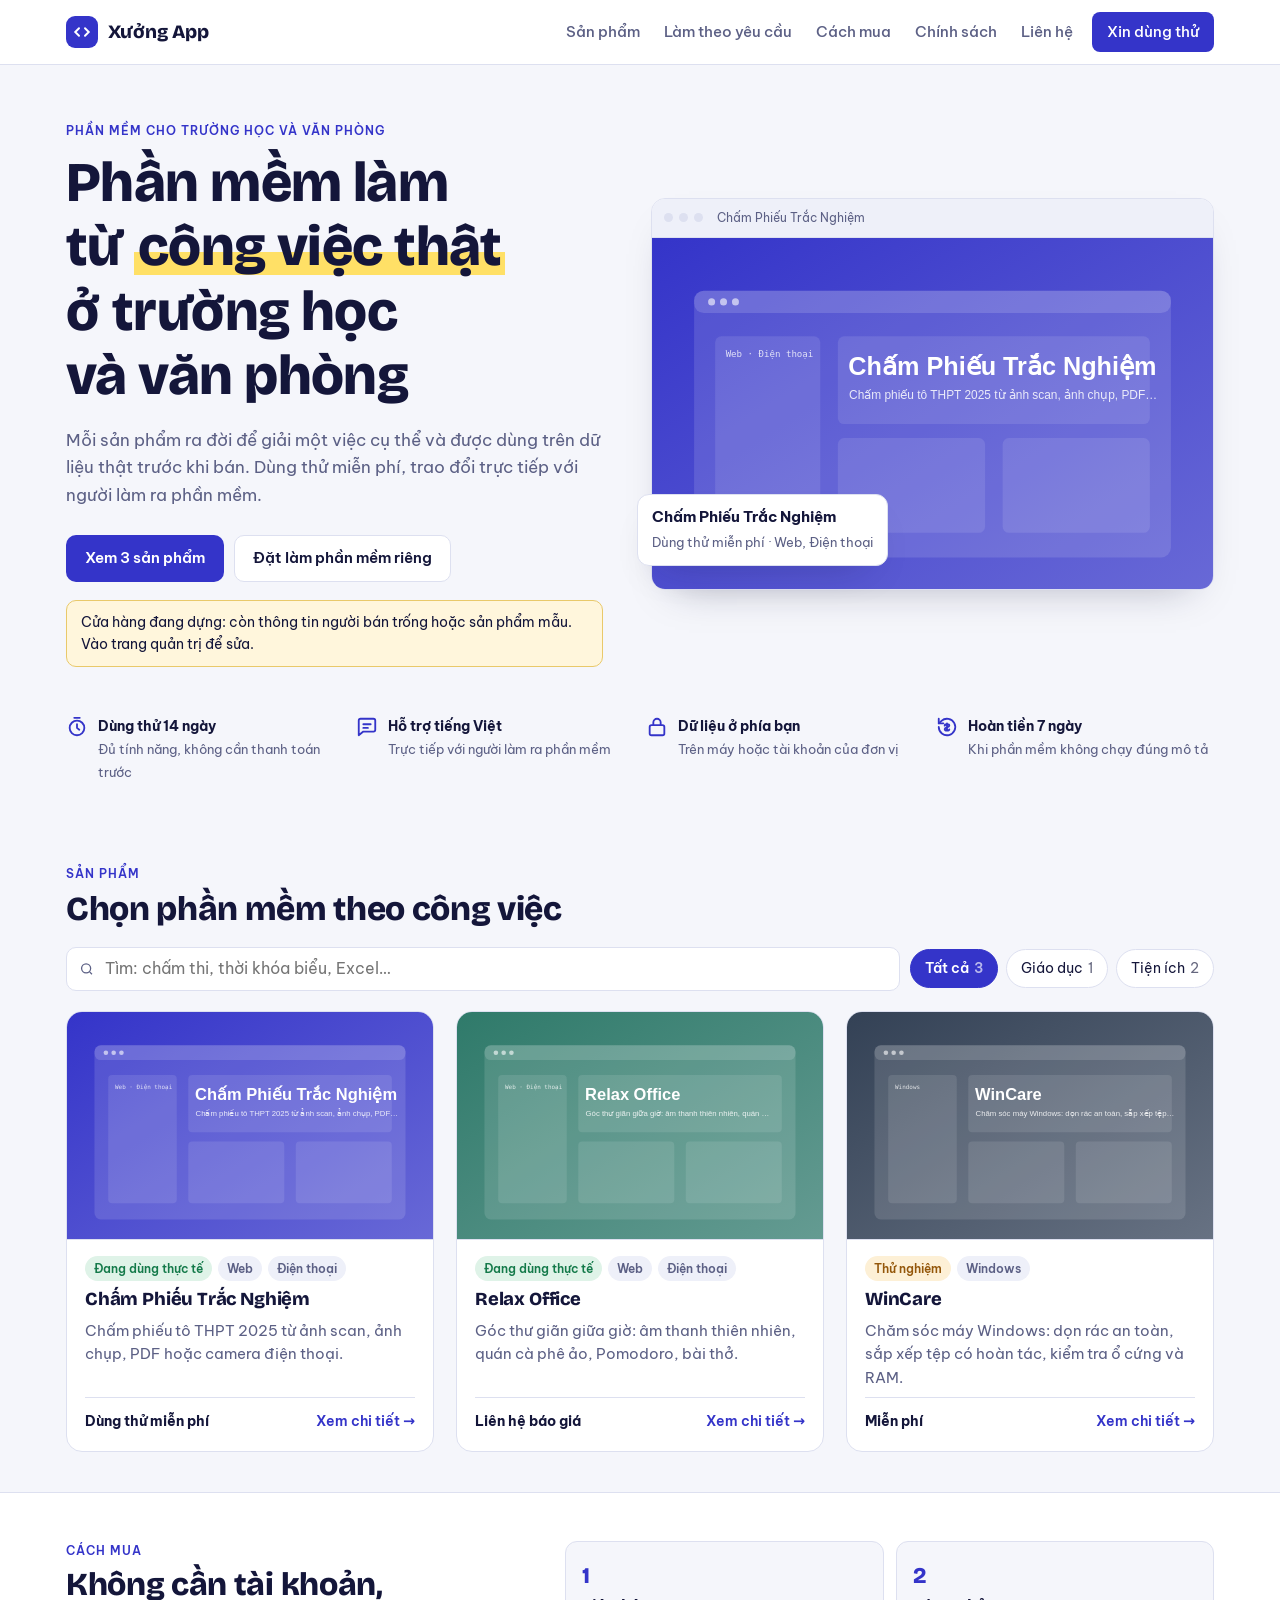
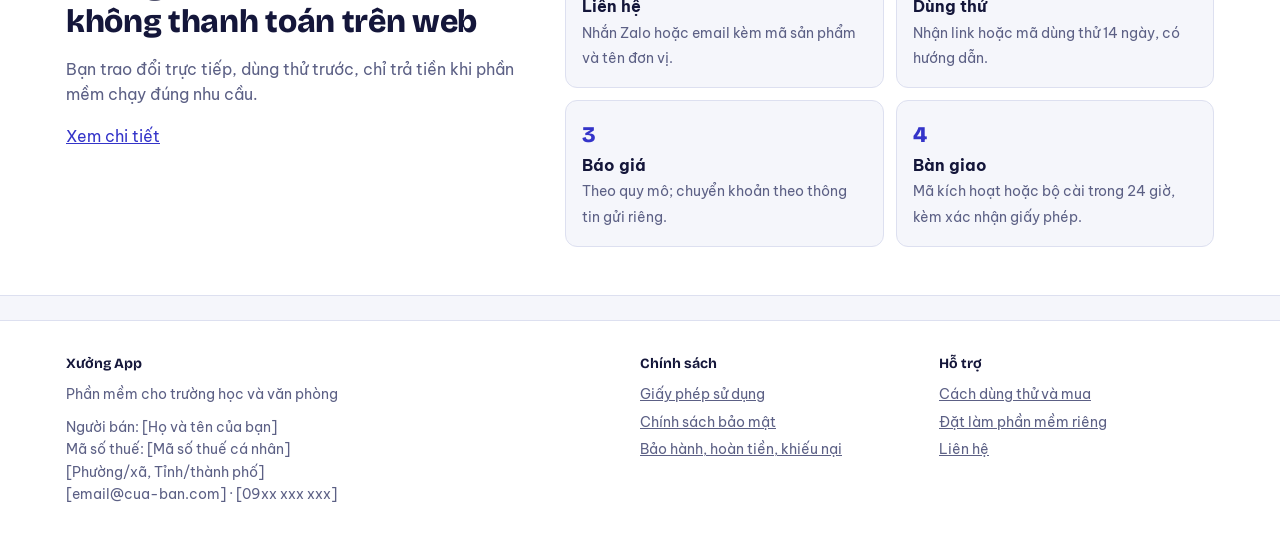
==== index.html @ 51f56c20 "Cửa hàng phần mềm + trang quản trị Co-Authored-By: Claude Opus 5.5 <noreply@anthropic.com> Claude-Se" ====
<!doctype html>
<html lang="vi">
<head>
<meta charset="utf-8">
<meta name="viewport" content="width=device-width, initial-scale=1, viewport-fit=cover">
<title>Xưởng App</title>
<meta name="claude:viewport-fit-sides" content="cover">
<meta name="description" content="Phần mềm và web app cho trường học, văn phòng, dịch vụ. Dùng thử miễn phí, mua giấy phép theo đơn vị.">
<link rel="icon" href="data:image/svg+xml,%3Csvg xmlns='http://www.w3.org/2000/svg' viewBox='0 0 32 32'%3E%3Crect width='32' height='32' rx='8' fill='%233434c9'/%3E%3Cpath d='M12 10l-6 6 6 6M20 10l6 6-6 6' fill='none' stroke='white' stroke-width='3' stroke-linecap='round'/%3E%3C/svg%3E">
<link rel="preconnect" href="https://fonts.googleapis.com">
<link rel="preconnect" href="https://fonts.gstatic.com" crossorigin>
<link rel="stylesheet" href="https://fonts.googleapis.com/css2?family=Bricolage+Grotesque:opsz,wght@12..96,600;12..96,800&family=Be+Vietnam+Pro:wght@400;500;600;700&family=JetBrains+Mono:wght@400;600&display=swap">
<link rel="stylesheet" href="assets/style.css">
</head>
<body>
<header class="top" id="top"></header>
<main id="app"><div class="loading">Đang tải cửa hàng…</div></main>
<footer id="foot"></footer>
<script src="assets/store.js"></script>
</body>
</html>
---- assets/style.css ----
/* Cửa hàng phần mềm — "kệ ứng dụng": ảnh sản phẩm đặt trong khung cửa sổ, mực chàm + vạch bút đánh dấu vàng */
:root{
  --bg:#f5f6fb; --surface:#ffffff; --surface-2:#eef0f9; --ink:#14163a; --muted:#5c6085; --line:#dde0f0;
  --accent:#3434c9; --accent-ink:#ffffff; --accent-soft:#e8e9fc;
  --mark:#ffe066; --mark-ink:#2b2400; --hl-band:#ffe066;
  --ok:#147a4a; --ok-soft:#dff3e8; --beta:#94570a; --beta-soft:#fdf0d6;
  --warn-bg:#fff6dc; --warn-line:#e9c96a;
  --shadow:0 18px 40px -24px rgba(20,22,58,.35);
  --f-display:"Bricolage Grotesque","Be Vietnam Pro",system-ui,sans-serif;
  --f-body:"Be Vietnam Pro",system-ui,-apple-system,"Segoe UI",sans-serif;
  --f-mono:"JetBrains Mono",ui-monospace,Menlo,Consolas,monospace;
  --r:12px;
}
@media (prefers-color-scheme: dark){:root:not([data-theme="light"]){
  --bg:#0e0f22; --surface:#171933; --surface-2:#1f2245; --ink:#e9eaff; --muted:#a2a6cc; --line:#2b2e55;
  --accent:#8f91ff; --accent-ink:#0e0f22; --accent-soft:#25285c; --hl-band:rgba(255,224,102,.32);
  --ok:#5fd39a; --ok-soft:#173a2b; --beta:#f2b75a; --beta-soft:#3a2c12;
  --warn-bg:#2b2610; --warn-line:#6b5a1c; --shadow:0 18px 40px -24px rgba(0,0,0,.8); color-scheme:dark}}
:root[data-theme="dark"]{
  --bg:#0e0f22; --surface:#171933; --surface-2:#1f2245; --ink:#e9eaff; --muted:#a2a6cc; --line:#2b2e55;
  --accent:#8f91ff; --accent-ink:#0e0f22; --accent-soft:#25285c; --hl-band:rgba(255,224,102,.32);
  --ok:#5fd39a; --ok-soft:#173a2b; --beta:#f2b75a; --beta-soft:#3a2c12;
  --warn-bg:#2b2610; --warn-line:#6b5a1c; --shadow:0 18px 40px -24px rgba(0,0,0,.8); color-scheme:dark}

*{box-sizing:border-box}
html{overflow-x:hidden;scroll-behavior:smooth}
@media (prefers-reduced-motion:reduce){html{scroll-behavior:auto}*{transition:none!important;animation:none!important}}
body{margin:0;background:var(--bg);color:var(--ink);font-family:var(--f-body);font-size:16px;line-height:1.6}
body::before{content:"";position:fixed;inset:0 0 auto;height:env(safe-area-inset-top,0px);z-index:30;background:var(--surface)}
img{max-width:100%;display:block}
a{color:var(--accent)}
h1,h2,h3{font-family:var(--f-display);line-height:1.15;text-wrap:balance;margin:0;letter-spacing:-.01em}
:focus-visible{outline:2px solid var(--accent);outline-offset:2px}
.wrap{max-width:1180px;margin:0 auto;padding-left:max(16px,env(safe-area-inset-left,0px));padding-right:max(16px,env(safe-area-inset-right,0px))}
.mono{font-family:var(--f-mono);font-size:.78rem;letter-spacing:.02em}
.muted{color:var(--muted)}
.hl{background:linear-gradient(transparent 58%,var(--hl-band) 58% 92%,transparent 92%);padding:0 .06em}
.eyebrow{font-size:.78rem;font-weight:600;letter-spacing:.08em;text-transform:uppercase;color:var(--accent)}
.sr{position:absolute;width:1px;height:1px;overflow:hidden;clip:rect(0 0 0 0)}

/* Buttons & chips */
.btn{display:inline-flex;align-items:center;justify-content:center;gap:8px;min-height:44px;border:1px solid transparent;border-radius:10px;padding:10px 18px;font:inherit;font-weight:600;font-size:.95rem;cursor:pointer;text-decoration:none;white-space:nowrap}
.btn-primary{background:var(--accent);color:var(--accent-ink)}
.btn-primary:hover{filter:brightness(1.08)}
.btn-ghost{background:var(--surface);border-color:var(--line);color:var(--ink)}
.btn-ghost:hover{border-color:var(--accent)}
.btn-mark{background:var(--mark);color:var(--mark-ink)}
.btn-block{width:100%}
.pill{display:inline-flex;align-items:center;gap:6px;font-size:.75rem;font-weight:600;padding:3px 9px;border-radius:99px;white-space:nowrap;background:var(--surface-2);color:var(--muted)}
.pill.live{background:var(--ok-soft);color:var(--ok)}
.pill.beta{background:var(--beta-soft);color:var(--beta)}
.pill.free{background:var(--mark);color:var(--mark-ink)}

/* Header */
.top{position:sticky;top:env(safe-area-inset-top,0px);z-index:20;background:color-mix(in srgb,var(--surface) 92%,transparent);backdrop-filter:blur(10px);border-bottom:1px solid var(--line)}
.top .wrap{display:flex;align-items:center;gap:20px;min-height:64px;flex-wrap:wrap;padding-block:8px}
.brand{display:flex;align-items:center;gap:10px;text-decoration:none;color:var(--ink)}
.brand-mark{width:32px;height:32px;border-radius:9px;background:var(--accent);display:grid;place-items:center;flex:none}
.brand b{font-family:var(--f-display);font-size:1.18rem;font-weight:800}
.nav{display:flex;gap:2px;flex-wrap:wrap;margin-left:auto}
.nav a{text-decoration:none;color:var(--muted);font-weight:500;font-size:.92rem;padding:8px 11px;border-radius:8px}
.nav a[aria-current="page"],.nav a:hover{color:var(--ink);background:var(--accent-soft)}
.nav .btn{margin-left:6px;min-height:38px;padding:7px 14px;color:var(--accent-ink)}
.nav .btn:hover{background:var(--accent)}
@media (max-width:720px){.top{position:static}.nav{margin-left:0;width:100%}.nav .btn{display:none}}

/* Window frame for screenshots */
.frame{border-radius:14px;background:var(--surface);border:1px solid var(--line);box-shadow:var(--shadow);overflow:hidden}
.frame-bar{display:flex;align-items:center;gap:6px;padding:9px 12px;border-bottom:1px solid var(--line);background:var(--surface-2)}
.frame-bar i{width:9px;height:9px;border-radius:50%;background:var(--line)}
.frame-bar span{margin-left:8px;font-size:.76rem;color:var(--muted);white-space:nowrap;overflow:hidden;text-overflow:ellipsis}
.shot{aspect-ratio:16/10;width:100%;max-width:100%;object-fit:cover;background:var(--surface-2)}

/* Hero */
.hero{display:grid;grid-template-columns:1fr 1.05fr;gap:48px;align-items:center;padding-block:56px 40px}
.hero>*{min-width:0}
.hero h1{font-size:clamp(2.1rem,4.8vw,3.5rem);font-weight:800}
.hero p{color:var(--muted);font-size:1.08rem;max-width:52ch;margin:18px 0 0}
.hero .cta{display:flex;gap:10px;flex-wrap:wrap;margin-top:26px}
.hero-shot{position:relative}
.hero-shot .tag{position:absolute;left:-14px;bottom:24px;background:var(--surface);border:1px solid var(--line);border-radius:12px;padding:10px 14px;box-shadow:var(--shadow);max-width:260px}
.hero-shot .tag b{display:block;font-size:.95rem}
.hero-shot .tag span{font-size:.82rem;color:var(--muted)}
@media (max-width:900px){.hero{grid-template-columns:1fr;gap:28px;padding-block:32px 24px}.hero-shot .tag{left:12px}}

.trust{display:grid;grid-template-columns:repeat(4,1fr);gap:12px;padding-block:8px 40px}
.trust>div{display:flex;gap:10px;align-items:flex-start;font-size:.9rem}
.trust svg{flex:none;width:22px;height:22px;color:var(--accent);margin-top:1px}
.trust b{display:block}
.trust span{color:var(--muted);font-size:.84rem}
@media (max-width:900px){.trust{grid-template-columns:repeat(2,1fr)}}
@media (max-width:460px){.trust{grid-template-columns:1fr}}

/* Catalog */
.section{padding-block:40px}
.section-head{display:flex;align-items:flex-end;justify-content:space-between;gap:16px;flex-wrap:wrap;margin-bottom:18px}
.section-head h2{font-size:clamp(1.5rem,3vw,2.1rem);font-weight:800}
.filters{display:flex;gap:10px;flex-wrap:wrap;align-items:center;margin-bottom:20px}
.search{flex:1 1 260px;display:flex;align-items:center;gap:8px;background:var(--surface);border:1px solid var(--line);border-radius:10px;padding:0 12px;color:var(--muted);min-height:44px}
.search input{border:0;background:transparent;color:var(--ink);font:inherit;width:100%;outline:none}
.search:focus-within{border-color:var(--accent)}
.chips{display:flex;gap:8px;flex-wrap:wrap}
.chip{border:1px solid var(--line);background:var(--surface);color:var(--ink);border-radius:99px;padding:7px 14px;font:inherit;font-size:.88rem;cursor:pointer;min-height:38px}
.chip[aria-pressed="true"]{border-color:var(--accent);background:var(--accent);color:var(--accent-ink);font-weight:600}
.chip .n{opacity:.65;margin-left:5px;font-variant-numeric:tabular-nums}
.grid{display:grid;grid-template-columns:repeat(auto-fill,minmax(290px,1fr));gap:22px}
.card{background:var(--surface);border:1px solid var(--line);border-radius:16px;overflow:hidden;display:flex;flex-direction:column;text-decoration:none;color:inherit;transition:transform .15s,border-color .15s,box-shadow .15s}
.card:hover{transform:translateY(-3px);border-color:var(--accent);box-shadow:var(--shadow)}
.card .shot{border-bottom:1px solid var(--line)}
.card-body{padding:16px 18px 18px;display:flex;flex-direction:column;gap:8px;flex:1}
.card-meta{display:flex;gap:6px;flex-wrap:wrap;align-items:center}
.card h3{font-size:1.15rem;font-weight:800}
.card p{margin:0;color:var(--muted);font-size:.92rem}
.card-foot{margin-top:auto;padding-top:12px;border-top:1px solid var(--line);display:flex;justify-content:space-between;align-items:center;gap:8px;font-size:.9rem}
.card-foot b{font-variant-numeric:tabular-nums}
.card-foot span{color:var(--accent);font-weight:600}
.empty{grid-column:1/-1;text-align:center;color:var(--muted);padding:48px 16px;border:1px dashed var(--line);border-radius:16px}
.notice{background:var(--warn-bg);border:1px solid var(--warn-line);border-radius:10px;padding:10px 14px;font-size:.88rem;margin-top:18px}

.band{background:var(--surface);border-block:1px solid var(--line)}
.band .wrap{display:grid;grid-template-columns:1fr 1.4fr;gap:36px;padding-block:48px;align-items:start}
.band .wrap>*{min-width:0}
.band h2{font-size:clamp(1.5rem,3vw,2rem);font-weight:800}
@media (max-width:860px){.band .wrap{grid-template-columns:1fr}}
.steps{display:grid;grid-template-columns:repeat(2,1fr);gap:12px;margin:0;padding:0;list-style:none;counter-reset:s}
.steps li{border:1px solid var(--line);border-radius:12px;padding:16px;background:var(--bg);counter-increment:s}
.steps li::before{content:counter(s);display:block;font-family:var(--f-display);font-weight:800;font-size:1.4rem;color:var(--accent)}
.steps b{display:block}
.steps span{color:var(--muted);font-size:.9rem}
@media (max-width:520px){.steps{grid-template-columns:1fr}}

/* Product page */
.crumbs{display:flex;gap:6px;flex-wrap:wrap;font-size:.86rem;color:var(--muted);padding-top:22px}
.crumbs a{color:var(--muted);text-decoration:none}
.crumbs a:hover{color:var(--accent)}
.p-top{display:grid;grid-template-columns:1.25fr 1fr;gap:44px;padding-block:18px 36px;align-items:start}
.p-top>*{min-width:0}
@media (max-width:900px){.p-top{grid-template-columns:1fr;gap:24px}}
.gallery .main{cursor:zoom-in;border:0;padding:0;background:none;width:100%;display:block}
.thumbs{display:flex;gap:10px;margin-top:12px;overflow-x:auto;padding-bottom:4px}
.thumbs button{flex:none;width:96px;border:2px solid transparent;border-radius:8px;padding:0;background:none;cursor:pointer;overflow:hidden}
.thumbs button[aria-current="true"]{border-color:var(--accent)}
.thumbs img{aspect-ratio:16/10;object-fit:cover;width:100%}
.caption{font-size:.86rem;color:var(--muted);margin-top:8px;min-height:1.4em}
.p-info h1{font-size:clamp(1.9rem,3.8vw,2.7rem);font-weight:800;margin-top:10px}
.p-info .tagline{font-size:1.1rem;color:var(--muted);margin:10px 0 0}
.p-hl{list-style:none;padding:0;margin:18px 0;display:grid;gap:8px}
.p-hl li{display:flex;gap:10px;align-items:flex-start}
.p-hl svg{flex:none;width:20px;height:20px;color:var(--ok);margin-top:3px}
.buybox{background:var(--surface);border:1px solid var(--line);border-radius:16px;padding:18px;display:grid;gap:12px;margin-top:18px}
.buybox .price{display:flex;align-items:baseline;gap:8px;flex-wrap:wrap}
.buybox .price b{font-family:var(--f-display);font-size:1.6rem;font-weight:800;font-variant-numeric:tabular-nums}
.buybox .row{display:grid;grid-template-columns:1fr 1fr;gap:10px}
.buybox .row .btn:only-child{grid-column:1/-1}
.buybox small{color:var(--muted);font-size:.83rem}
.subnav{position:sticky;top:calc(env(safe-area-inset-top,0px) + 64px);z-index:15;background:color-mix(in srgb,var(--bg) 92%,transparent);backdrop-filter:blur(10px);border-bottom:1px solid var(--line)}
@media (max-width:720px){.subnav{top:env(safe-area-inset-top,0px)}}
.subnav .wrap{display:flex;gap:4px;overflow-x:auto;padding-block:8px}
.subnav a{flex:none;text-decoration:none;color:var(--muted);font-size:.9rem;font-weight:500;padding:7px 12px;border-radius:8px}
.subnav a:hover{background:var(--accent-soft);color:var(--ink)}
.p-sec{padding-block:40px;border-bottom:1px solid var(--line);scroll-margin-top:130px}
.p-sec:last-of-type{border-bottom:0}
.p-sec h2{font-size:clamp(1.4rem,2.6vw,1.8rem);font-weight:800;margin-bottom:18px}
.prose{max-width:68ch}
.prose p{margin:0 0 12px}
.prose ul{margin:0 0 12px;padding-left:22px}
.feats{display:grid;grid-template-columns:repeat(auto-fill,minmax(260px,1fr));gap:14px}
.feat{background:var(--surface);border:1px solid var(--line);border-radius:14px;padding:18px}
.feat .ic{width:36px;height:36px;border-radius:10px;background:var(--accent-soft);color:var(--accent);display:grid;place-items:center;font-family:var(--f-display);font-weight:800;margin-bottom:10px}
.feat b{display:block;font-size:1.02rem;margin-bottom:4px}
.feat span{color:var(--muted);font-size:.92rem}
.plans{display:grid;grid-template-columns:repeat(auto-fit,minmax(240px,1fr));gap:16px;align-items:stretch}
.plan{position:relative;background:var(--surface);border:1px solid var(--line);border-radius:16px;padding:22px;display:flex;flex-direction:column;gap:10px}
.plan.hot{border:2px solid var(--accent);box-shadow:var(--shadow)}
.plan .badge{position:absolute;top:-12px;left:20px;background:var(--accent);color:var(--accent-ink);font-size:.74rem;font-weight:700;padding:3px 10px;border-radius:99px}
.plan h3{font-size:1.15rem;font-weight:800}
.plan .aud{color:var(--muted);font-size:.9rem;margin:0}
.plan .amt{font-family:var(--f-display);font-size:1.9rem;font-weight:800;font-variant-numeric:tabular-nums}
.plan .amt small{font-family:var(--f-body);font-size:.9rem;font-weight:500;color:var(--muted)}
.plan ul{list-style:none;padding:0;margin:0 0 6px;display:grid;gap:6px;font-size:.92rem}
.plan li{display:flex;gap:8px}
.plan li::before{content:"";flex:none;width:14px;height:8px;margin-top:7px;border-left:2px solid var(--ok);border-bottom:2px solid var(--ok);transform:rotate(-45deg)}
.plan .btn{margin-top:auto}
.req{width:100%;border-collapse:collapse;font-size:.95rem;max-width:760px}
.req th,.req td{text-align:left;padding:11px 0;border-bottom:1px solid var(--line);vertical-align:top}
.req th{width:34%;color:var(--muted);font-weight:500;padding-right:16px}
.faq{max-width:760px;display:grid;gap:10px}
.faq details{background:var(--surface);border:1px solid var(--line);border-radius:12px;padding:0 16px}
.faq summary{cursor:pointer;font-weight:600;padding:14px 0;list-style:none;display:flex;justify-content:space-between;gap:12px}
.faq summary::after{content:"+";font-family:var(--f-display);font-size:1.3rem;line-height:1;color:var(--accent)}
.faq details[open] summary::after{content:"–"}
.faq details p{margin:0 0 14px;color:var(--muted)}
.log{list-style:none;padding:0;margin:0;max-width:760px;display:grid;gap:0}
.log li{display:grid;grid-template-columns:120px 1fr;gap:16px;padding:12px 0;border-bottom:1px solid var(--line)}
.log b{font-family:var(--f-mono);font-size:.85rem}
.log small{display:block;color:var(--muted);font-size:.8rem}
@media (max-width:480px){.log li{grid-template-columns:1fr;gap:2px}}
.final{background:var(--accent);color:var(--accent-ink);border-radius:18px;padding:32px;display:flex;justify-content:space-between;align-items:center;gap:20px;flex-wrap:wrap;margin-block:40px 56px}
.final h2{font-size:clamp(1.3rem,2.6vw,1.8rem);font-weight:800}
.final p{margin:6px 0 0;opacity:.85}
.final .btn-ghost{background:var(--accent-ink);color:var(--accent);border-color:transparent}

/* Dialogs */
dialog{border:0;border-radius:16px;padding:0;background:var(--surface);color:var(--ink);max-width:min(560px,calc(100vw - 32px));width:100%;box-shadow:0 30px 80px -20px rgba(0,0,0,.5)}
dialog::backdrop{background:rgba(10,12,30,.6)}
.dlg{padding:22px;display:grid;gap:14px}
.dlg-head{display:flex;justify-content:space-between;align-items:flex-start;gap:12px}
.dlg-head h3{font-size:1.2rem;font-weight:800}
.x{border:0;background:var(--surface-2);color:var(--ink);width:36px;height:36px;border-radius:50%;font-size:1.2rem;cursor:pointer;flex:none}
.copyline{display:flex;gap:8px;align-items:center;flex-wrap:wrap;font-size:.9rem}
.copyline code{font-family:var(--f-body);background:var(--accent-soft);padding:6px 10px;border-radius:8px;user-select:all;word-break:break-word;flex:1 1 200px}
.copybtn{border:1px solid var(--line);background:var(--surface);color:var(--ink);border-radius:8px;font:inherit;font-size:.82rem;padding:6px 10px;cursor:pointer;min-height:36px}
.qr{width:220px;max-width:100%;border-radius:10px;border:1px solid var(--line);background:#fff}
dialog.lightbox{max-width:min(1200px,calc(100vw - 24px));background:transparent;box-shadow:none}
.lightbox img{width:100%;max-height:82vh;object-fit:contain;border-radius:10px;background:var(--surface)}
.lb-bar{display:flex;justify-content:space-between;align-items:center;gap:10px;margin-top:10px;color:#fff}
.lb-bar .copybtn{background:rgba(255,255,255,.12);color:#fff;border-color:rgba(255,255,255,.25)}

/* Text pages */
.page{max-width:72ch;padding-block:36px 64px}
.page h1{font-size:clamp(1.8rem,4vw,2.6rem);font-weight:800;margin-bottom:8px}
.page h2{font-size:1.25rem;font-weight:800;margin:30px 0 8px}
.page .lead{color:var(--muted)}
.page ol,.page ul{padding-left:22px}
.tabs{display:flex;gap:6px;flex-wrap:wrap;margin:18px 0 4px}
.tabs a{text-decoration:none;border:1px solid var(--line);color:var(--ink);padding:7px 13px;border-radius:99px;font-size:.88rem;background:var(--surface)}
.tabs a[aria-current="page"]{background:var(--accent);color:var(--accent-ink);border-color:var(--accent)}
.contact{display:grid;margin:16px 0}
.contact>div{display:grid;grid-template-columns:130px 1fr;gap:12px;align-items:center;padding:12px 0;border-bottom:1px solid var(--line)}
.contact dt{color:var(--muted)}
.contact dd{margin:0}
@media (max-width:480px){.contact>div{grid-template-columns:1fr;gap:4px}}
.svc{display:grid;grid-template-columns:repeat(auto-fill,minmax(220px,1fr));gap:12px;margin:16px 0;padding:0;list-style:none}
.svc li{background:var(--surface);border:1px solid var(--line);border-radius:12px;padding:14px}
.svc b{display:block}
.svc span{color:var(--muted);font-size:.9rem}

footer{border-top:1px solid var(--line);background:var(--surface);font-size:.88rem;color:var(--muted);margin-top:24px}
footer .wrap{display:grid;grid-template-columns:2fr 1fr 1fr;gap:24px;padding-block:32px}
footer .wrap>*{min-width:0}
footer h4{margin:0 0 8px;color:var(--ink);font-family:var(--f-display)}
footer ul{list-style:none;margin:0;padding:0;display:grid;gap:5px}
footer a{color:var(--muted)}
@media (max-width:760px){footer .wrap{grid-template-columns:1fr}}
.toast{position:fixed;left:50%;transform:translateX(-50%);bottom:calc(20px + env(safe-area-inset-bottom,0px));background:var(--ink);color:var(--bg);padding:10px 16px;border-radius:10px;font-size:.9rem;z-index:60}
.loading{padding:80px 16px;text-align:center;color:var(--muted)}
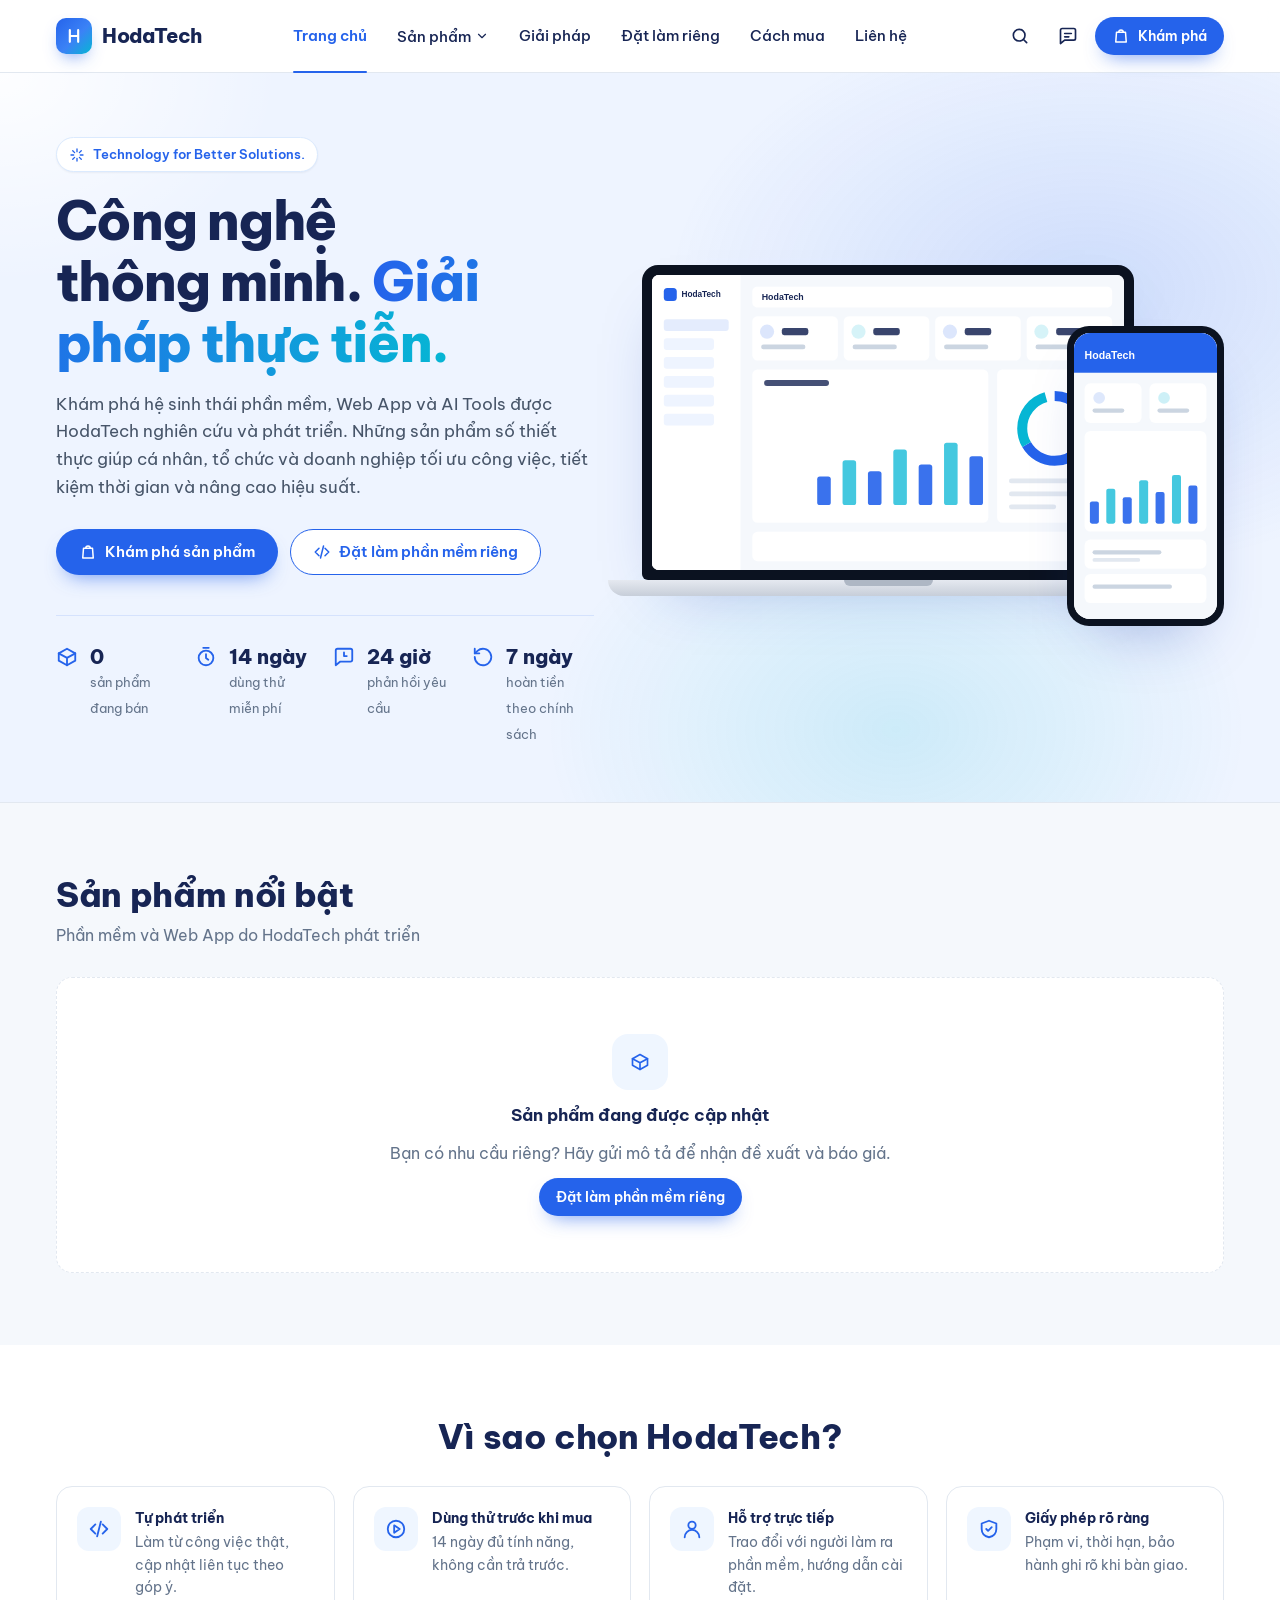
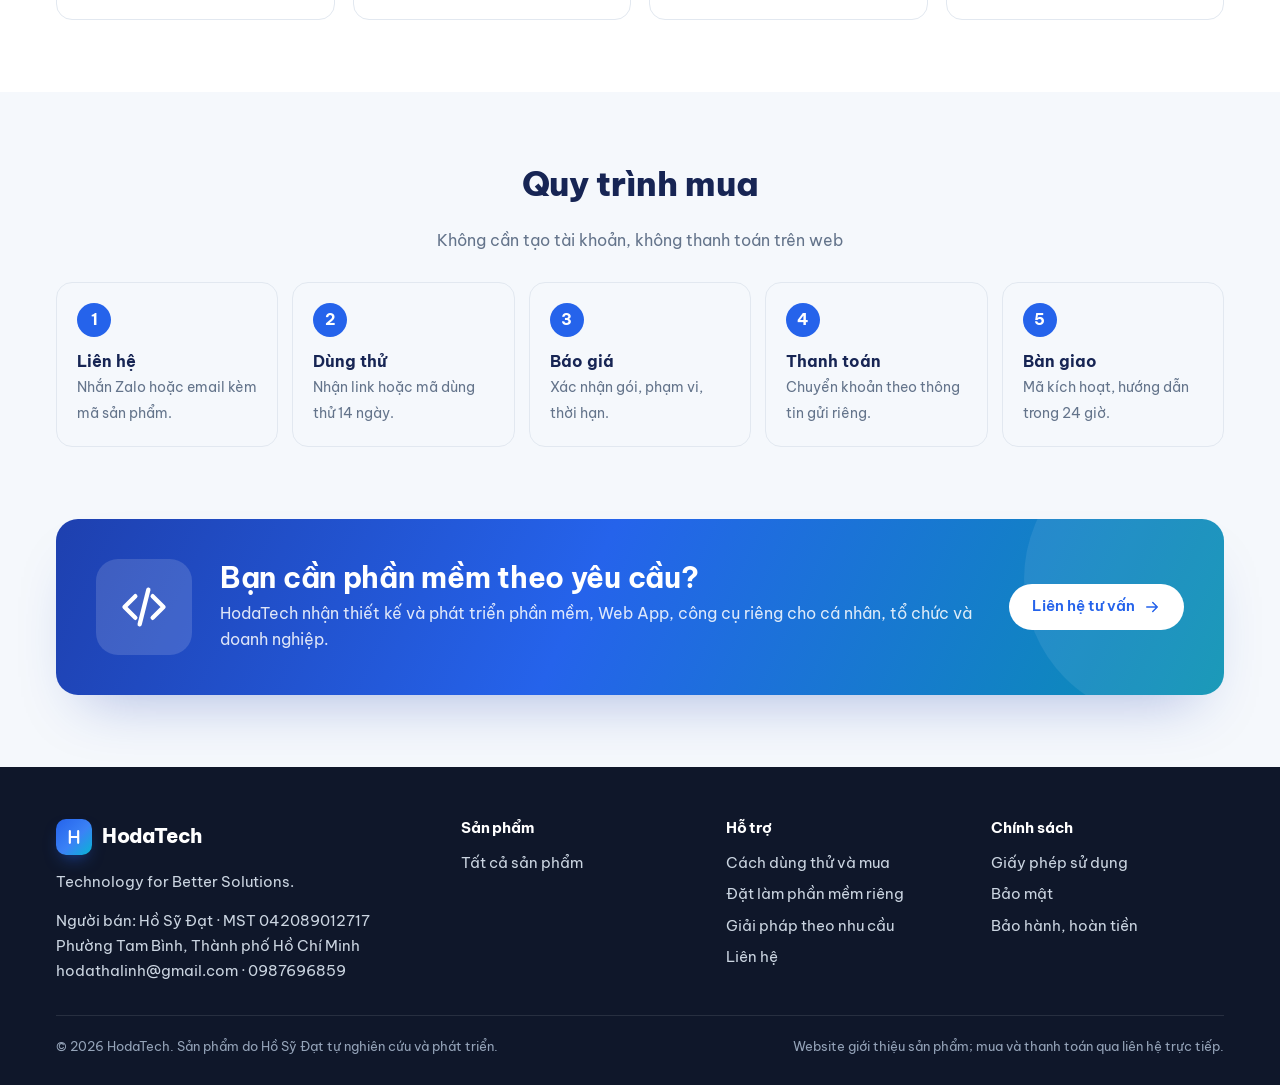
==== commit 4057c3aa: "Nâng cấp giao diện HodaTech theo đề xuất 11/2026 - Hệ màu Modern SaaS Light (#2563EB, #06B6D4, #F5F8" ====
--- a/index.html
+++ b/index.html
@@ -3,17 +3,24 @@
 <head>
 <meta charset="utf-8">
 <meta name="viewport" content="width=device-width, initial-scale=1, viewport-fit=cover">
-<title>Xưởng App</title>
+<title>HodaTech · Technology for Better Solutions.</title>
 <meta name="claude:viewport-fit-sides" content="cover">
-<meta name="description" content="Phần mềm và web app cho trường học, văn phòng, dịch vụ. Dùng thử miễn phí, mua giấy phép theo đơn vị.">
-<link rel="icon" href="data:image/svg+xml,%3Csvg xmlns='http://www.w3.org/2000/svg' viewBox='0 0 32 32'%3E%3Crect width='32' height='32' rx='8' fill='%233434c9'/%3E%3Cpath d='M12 10l-6 6 6 6M20 10l6 6-6 6' fill='none' stroke='white' stroke-width='3' stroke-linecap='round'/%3E%3C/svg%3E">
+<meta name="description" content="HodaTech – cửa hàng phần mềm, Web App và AI Tools tự nghiên cứu và phát triển. Dùng thử miễn phí, hỗ trợ trực tiếp, giấy phép rõ ràng.">
+<meta name="theme-color" content="#2563EB">
+<meta property="og:type" content="website">
+<meta property="og:site_name" content="HodaTech">
+<meta property="og:title" content="HodaTech · Công nghệ thông minh. Giải pháp thực tiễn.">
+<meta property="og:description" content="Phần mềm, Web App và AI Tools giúp cá nhân, tổ chức và doanh nghiệp tối ưu công việc.">
+<meta property="og:url" content="https://dahotech.onrender.com/">
+<link rel="icon" href="data:image/svg+xml,%3Csvg xmlns='http://www.w3.org/2000/svg' viewBox='0 0 32 32'%3E%3Cdefs%3E%3ClinearGradient id='g' x1='0' y1='0' x2='1' y2='1'%3E%3Cstop offset='0' stop-color='%232563EB'/%3E%3Cstop offset='1' stop-color='%2306B6D4'/%3E%3C/linearGradient%3E%3C/defs%3E%3Crect width='32' height='32' rx='8' fill='url(%23g)'/%3E%3Cpath d='M10 8v16M22 8v16M10 16h12' stroke='white' stroke-width='3.2' stroke-linecap='round'/%3E%3C/svg%3E">
 <link rel="preconnect" href="https://fonts.googleapis.com">
 <link rel="preconnect" href="https://fonts.gstatic.com" crossorigin>
-<link rel="stylesheet" href="https://fonts.googleapis.com/css2?family=Bricolage+Grotesque:opsz,wght@12..96,600;12..96,800&family=Be+Vietnam+Pro:wght@400;500;600;700&family=JetBrains+Mono:wght@400;600&display=swap">
+<link rel="stylesheet" href="https://fonts.googleapis.com/css2?family=Be+Vietnam+Pro:wght@400;500;600;700;800&display=swap">
 <link rel="stylesheet" href="assets/style.css">
 </head>
 <body>
 <header class="top" id="top"></header>
+<div class="drawer" id="drawer"></div>
 <main id="app"><div class="loading">Đang tải cửa hàng…</div></main>
 <footer id="foot"></footer>
 <script src="assets/store.js"></script>
--- a/assets/style.css
+++ b/assets/style.css
@@ -1,246 +1,401 @@
-/* Cửa hàng phần mềm — "kệ ứng dụng": ảnh sản phẩm đặt trong khung cửa sổ, mực chàm + vạch bút đánh dấu vàng */
+/* HodaTech — Modern SaaS Marketplace, Light Theme (theo đề xuất nâng cấp giao diện 11/2026)
+   Bố cục: container 1200px, section 64–80px, card trắng viền mảnh, ảnh sản phẩm 16:10 là trung tâm */
 :root{
-  --bg:#f5f6fb; --surface:#ffffff; --surface-2:#eef0f9; --ink:#14163a; --muted:#5c6085; --line:#dde0f0;
-  --accent:#3434c9; --accent-ink:#ffffff; --accent-soft:#e8e9fc;
-  --mark:#ffe066; --mark-ink:#2b2400; --hl-band:#ffe066;
-  --ok:#147a4a; --ok-soft:#dff3e8; --beta:#94570a; --beta-soft:#fdf0d6;
-  --warn-bg:#fff6dc; --warn-line:#e9c96a;
-  --shadow:0 18px 40px -24px rgba(20,22,58,.35);
-  --f-display:"Bricolage Grotesque","Be Vietnam Pro",system-ui,sans-serif;
-  --f-body:"Be Vietnam Pro",system-ui,-apple-system,"Segoe UI",sans-serif;
-  --f-mono:"JetBrains Mono",ui-monospace,Menlo,Consolas,monospace;
-  --r:12px;
+  --bg:#F5F8FC; --surface:#FFFFFF; --surface-2:#EEF4FF;
+  --primary:#2563EB; --primary-600:#1D4ED8; --primary-50:#EFF6FF; --primary-100:#DBEAFE;
+  --secondary:#06B6D4; --secondary-50:#ECFEFF;
+  --heading:#172554; --body:#475569; --muted:#64748B; --border:#E2E8F0;
+  --success:#16A34A; --success-50:#F0FDF4; --warn:#B45309; --warn-50:#FFFBEB; --navy:#0F172A;
+  --shadow-sm:0 1px 2px rgba(15,23,42,.05);
+  --shadow:0 12px 32px -16px rgba(30,64,175,.22);
+  --shadow-lg:0 30px 60px -28px rgba(30,64,175,.35);
+  --font:"Be Vietnam Pro",system-ui,-apple-system,"Segoe UI",Roboto,sans-serif;
+  --mono:ui-monospace,"SFMono-Regular",Menlo,Consolas,monospace;
+  --r:16px; --r-sm:10px;
+  color-scheme:light;
 }
-@media (prefers-color-scheme: dark){:root:not([data-theme="light"]){
-  --bg:#0e0f22; --surface:#171933; --surface-2:#1f2245; --ink:#e9eaff; --muted:#a2a6cc; --line:#2b2e55;
-  --accent:#8f91ff; --accent-ink:#0e0f22; --accent-soft:#25285c; --hl-band:rgba(255,224,102,.32);
-  --ok:#5fd39a; --ok-soft:#173a2b; --beta:#f2b75a; --beta-soft:#3a2c12;
-  --warn-bg:#2b2610; --warn-line:#6b5a1c; --shadow:0 18px 40px -24px rgba(0,0,0,.8); color-scheme:dark}}
-:root[data-theme="dark"]{
-  --bg:#0e0f22; --surface:#171933; --surface-2:#1f2245; --ink:#e9eaff; --muted:#a2a6cc; --line:#2b2e55;
-  --accent:#8f91ff; --accent-ink:#0e0f22; --accent-soft:#25285c; --hl-band:rgba(255,224,102,.32);
-  --ok:#5fd39a; --ok-soft:#173a2b; --beta:#f2b75a; --beta-soft:#3a2c12;
-  --warn-bg:#2b2610; --warn-line:#6b5a1c; --shadow:0 18px 40px -24px rgba(0,0,0,.8); color-scheme:dark}
-
 *{box-sizing:border-box}
-html{overflow-x:hidden;scroll-behavior:smooth}
-@media (prefers-reduced-motion:reduce){html{scroll-behavior:auto}*{transition:none!important;animation:none!important}}
-body{margin:0;background:var(--bg);color:var(--ink);font-family:var(--f-body);font-size:16px;line-height:1.6}
-body::before{content:"";position:fixed;inset:0 0 auto;height:env(safe-area-inset-top,0px);z-index:30;background:var(--surface)}
-img{max-width:100%;display:block}
-a{color:var(--accent)}
-h1,h2,h3{font-family:var(--f-display);line-height:1.15;text-wrap:balance;margin:0;letter-spacing:-.01em}
-:focus-visible{outline:2px solid var(--accent);outline-offset:2px}
-.wrap{max-width:1180px;margin:0 auto;padding-left:max(16px,env(safe-area-inset-left,0px));padding-right:max(16px,env(safe-area-inset-right,0px))}
-.mono{font-family:var(--f-mono);font-size:.78rem;letter-spacing:.02em}
+html{overflow-x:hidden;scroll-behavior:smooth;-webkit-text-size-adjust:100%}
+@media (prefers-reduced-motion:reduce){html{scroll-behavior:auto}*,*::before,*::after{transition:none!important;animation:none!important}}
+body{margin:0;background:var(--bg);color:var(--body);font-family:var(--font);font-size:16px;line-height:1.6}
+body::before{content:"";position:fixed;inset:0 0 auto;height:env(safe-area-inset-top,0px);z-index:60;background:var(--surface)}
+img{max-width:100%;height:auto;display:block}
+a{color:var(--primary)}
+h1,h2,h3,h4{color:var(--heading);font-family:var(--font);line-height:1.2;margin:0;text-wrap:balance;letter-spacing:-.01em}
+p{margin:0}
+:focus-visible{outline:3px solid rgba(37,99,235,.45);outline-offset:2px;border-radius:6px}
+.wrap{max-width:1200px;margin:0 auto;padding-left:max(16px,env(safe-area-inset-left,0px));padding-right:max(16px,env(safe-area-inset-right,0px))}
 .muted{color:var(--muted)}
-.hl{background:linear-gradient(transparent 58%,var(--hl-band) 58% 92%,transparent 92%);padding:0 .06em}
-.eyebrow{font-size:.78rem;font-weight:600;letter-spacing:.08em;text-transform:uppercase;color:var(--accent)}
-.sr{position:absolute;width:1px;height:1px;overflow:hidden;clip:rect(0 0 0 0)}
-
-/* Buttons & chips */
-.btn{display:inline-flex;align-items:center;justify-content:center;gap:8px;min-height:44px;border:1px solid transparent;border-radius:10px;padding:10px 18px;font:inherit;font-weight:600;font-size:.95rem;cursor:pointer;text-decoration:none;white-space:nowrap}
-.btn-primary{background:var(--accent);color:var(--accent-ink)}
-.btn-primary:hover{filter:brightness(1.08)}
-.btn-ghost{background:var(--surface);border-color:var(--line);color:var(--ink)}
-.btn-ghost:hover{border-color:var(--accent)}
-.btn-mark{background:var(--mark);color:var(--mark-ink)}
+.mono{font-family:var(--mono);font-size:.82em}
+.sr{position:absolute;width:1px;height:1px;overflow:hidden;clip:rect(0 0 0 0);white-space:nowrap}
+.ic{width:20px;height:20px;flex:none}
+
+/* ---------- buttons, pills ---------- */
+.btn{display:inline-flex;align-items:center;justify-content:center;gap:8px;min-height:46px;padding:10px 22px;border-radius:999px;border:1.5px solid transparent;font:inherit;font-weight:600;font-size:.95rem;line-height:1.2;text-decoration:none;cursor:pointer;white-space:nowrap;transition:background .15s,border-color .15s,color .15s,box-shadow .15s,transform .15s}
+.btn .ic{width:18px;height:18px}
+.btn-primary{background:var(--primary);color:#fff;box-shadow:0 10px 20px -10px rgba(37,99,235,.7)}
+.btn-primary:hover{background:var(--primary-600)}
+.btn-outline{background:var(--surface);color:var(--primary);border-color:var(--primary)}
+.btn-outline:hover{background:var(--primary-50)}
+.btn-ghost{background:var(--surface);color:var(--heading);border-color:var(--border)}
+.btn-ghost:hover{border-color:var(--primary);color:var(--primary)}
+.btn-white{background:#fff;color:var(--primary)}
+.btn-white:hover{background:var(--primary-50)}
+.btn-sm{min-height:38px;padding:7px 16px;font-size:.88rem}
 .btn-block{width:100%}
-.pill{display:inline-flex;align-items:center;gap:6px;font-size:.75rem;font-weight:600;padding:3px 9px;border-radius:99px;white-space:nowrap;background:var(--surface-2);color:var(--muted)}
-.pill.live{background:var(--ok-soft);color:var(--ok)}
-.pill.beta{background:var(--beta-soft);color:var(--beta)}
-.pill.free{background:var(--mark);color:var(--mark-ink)}
-
-/* Header */
-.top{position:sticky;top:env(safe-area-inset-top,0px);z-index:20;background:color-mix(in srgb,var(--surface) 92%,transparent);backdrop-filter:blur(10px);border-bottom:1px solid var(--line)}
-.top .wrap{display:flex;align-items:center;gap:20px;min-height:64px;flex-wrap:wrap;padding-block:8px}
-.brand{display:flex;align-items:center;gap:10px;text-decoration:none;color:var(--ink)}
-.brand-mark{width:32px;height:32px;border-radius:9px;background:var(--accent);display:grid;place-items:center;flex:none}
-.brand b{font-family:var(--f-display);font-size:1.18rem;font-weight:800}
-.nav{display:flex;gap:2px;flex-wrap:wrap;margin-left:auto}
-.nav a{text-decoration:none;color:var(--muted);font-weight:500;font-size:.92rem;padding:8px 11px;border-radius:8px}
-.nav a[aria-current="page"],.nav a:hover{color:var(--ink);background:var(--accent-soft)}
-.nav .btn{margin-left:6px;min-height:38px;padding:7px 14px;color:var(--accent-ink)}
-.nav .btn:hover{background:var(--accent)}
-@media (max-width:720px){.top{position:static}.nav{margin-left:0;width:100%}.nav .btn{display:none}}
-
-/* Window frame for screenshots */
-.frame{border-radius:14px;background:var(--surface);border:1px solid var(--line);box-shadow:var(--shadow);overflow:hidden}
-.frame-bar{display:flex;align-items:center;gap:6px;padding:9px 12px;border-bottom:1px solid var(--line);background:var(--surface-2)}
-.frame-bar i{width:9px;height:9px;border-radius:50%;background:var(--line)}
-.frame-bar span{margin-left:8px;font-size:.76rem;color:var(--muted);white-space:nowrap;overflow:hidden;text-overflow:ellipsis}
-.shot{aspect-ratio:16/10;width:100%;max-width:100%;object-fit:cover;background:var(--surface-2)}
-
-/* Hero */
-.hero{display:grid;grid-template-columns:1fr 1.05fr;gap:48px;align-items:center;padding-block:56px 40px}
-.hero>*{min-width:0}
-.hero h1{font-size:clamp(2.1rem,4.8vw,3.5rem);font-weight:800}
-.hero p{color:var(--muted);font-size:1.08rem;max-width:52ch;margin:18px 0 0}
-.hero .cta{display:flex;gap:10px;flex-wrap:wrap;margin-top:26px}
-.hero-shot{position:relative}
-.hero-shot .tag{position:absolute;left:-14px;bottom:24px;background:var(--surface);border:1px solid var(--line);border-radius:12px;padding:10px 14px;box-shadow:var(--shadow);max-width:260px}
-.hero-shot .tag b{display:block;font-size:.95rem}
-.hero-shot .tag span{font-size:.82rem;color:var(--muted)}
-@media (max-width:900px){.hero{grid-template-columns:1fr;gap:28px;padding-block:32px 24px}.hero-shot .tag{left:12px}}
-
-.trust{display:grid;grid-template-columns:repeat(4,1fr);gap:12px;padding-block:8px 40px}
-.trust>div{display:flex;gap:10px;align-items:flex-start;font-size:.9rem}
-.trust svg{flex:none;width:22px;height:22px;color:var(--accent);margin-top:1px}
-.trust b{display:block}
-.trust span{color:var(--muted);font-size:.84rem}
-@media (max-width:900px){.trust{grid-template-columns:repeat(2,1fr)}}
-@media (max-width:460px){.trust{grid-template-columns:1fr}}
-
-/* Catalog */
-.section{padding-block:40px}
-.section-head{display:flex;align-items:flex-end;justify-content:space-between;gap:16px;flex-wrap:wrap;margin-bottom:18px}
-.section-head h2{font-size:clamp(1.5rem,3vw,2.1rem);font-weight:800}
-.filters{display:flex;gap:10px;flex-wrap:wrap;align-items:center;margin-bottom:20px}
-.search{flex:1 1 260px;display:flex;align-items:center;gap:8px;background:var(--surface);border:1px solid var(--line);border-radius:10px;padding:0 12px;color:var(--muted);min-height:44px}
-.search input{border:0;background:transparent;color:var(--ink);font:inherit;width:100%;outline:none}
-.search:focus-within{border-color:var(--accent)}
-.chips{display:flex;gap:8px;flex-wrap:wrap}
-.chip{border:1px solid var(--line);background:var(--surface);color:var(--ink);border-radius:99px;padding:7px 14px;font:inherit;font-size:.88rem;cursor:pointer;min-height:38px}
-.chip[aria-pressed="true"]{border-color:var(--accent);background:var(--accent);color:var(--accent-ink);font-weight:600}
-.chip .n{opacity:.65;margin-left:5px;font-variant-numeric:tabular-nums}
-.grid{display:grid;grid-template-columns:repeat(auto-fill,minmax(290px,1fr));gap:22px}
-.card{background:var(--surface);border:1px solid var(--line);border-radius:16px;overflow:hidden;display:flex;flex-direction:column;text-decoration:none;color:inherit;transition:transform .15s,border-color .15s,box-shadow .15s}
-.card:hover{transform:translateY(-3px);border-color:var(--accent);box-shadow:var(--shadow)}
-.card .shot{border-bottom:1px solid var(--line)}
-.card-body{padding:16px 18px 18px;display:flex;flex-direction:column;gap:8px;flex:1}
-.card-meta{display:flex;gap:6px;flex-wrap:wrap;align-items:center}
-.card h3{font-size:1.15rem;font-weight:800}
-.card p{margin:0;color:var(--muted);font-size:.92rem}
-.card-foot{margin-top:auto;padding-top:12px;border-top:1px solid var(--line);display:flex;justify-content:space-between;align-items:center;gap:8px;font-size:.9rem}
-.card-foot b{font-variant-numeric:tabular-nums}
-.card-foot span{color:var(--accent);font-weight:600}
-.empty{grid-column:1/-1;text-align:center;color:var(--muted);padding:48px 16px;border:1px dashed var(--line);border-radius:16px}
-.notice{background:var(--warn-bg);border:1px solid var(--warn-line);border-radius:10px;padding:10px 14px;font-size:.88rem;margin-top:18px}
-
-.band{background:var(--surface);border-block:1px solid var(--line)}
-.band .wrap{display:grid;grid-template-columns:1fr 1.4fr;gap:36px;padding-block:48px;align-items:start}
-.band .wrap>*{min-width:0}
-.band h2{font-size:clamp(1.5rem,3vw,2rem);font-weight:800}
-@media (max-width:860px){.band .wrap{grid-template-columns:1fr}}
-.steps{display:grid;grid-template-columns:repeat(2,1fr);gap:12px;margin:0;padding:0;list-style:none;counter-reset:s}
-.steps li{border:1px solid var(--line);border-radius:12px;padding:16px;background:var(--bg);counter-increment:s}
-.steps li::before{content:counter(s);display:block;font-family:var(--f-display);font-weight:800;font-size:1.4rem;color:var(--accent)}
-.steps b{display:block}
-.steps span{color:var(--muted);font-size:.9rem}
-@media (max-width:520px){.steps{grid-template-columns:1fr}}
-
-/* Product page */
-.crumbs{display:flex;gap:6px;flex-wrap:wrap;font-size:.86rem;color:var(--muted);padding-top:22px}
+.iconbtn{width:42px;height:42px;border-radius:50%;display:inline-grid;place-items:center;border:1px solid transparent;background:transparent;color:var(--heading);cursor:pointer;text-decoration:none}
+.iconbtn:hover{background:var(--primary-50);color:var(--primary)}
+.pill{display:inline-flex;align-items:center;gap:5px;font-size:.75rem;font-weight:600;line-height:1;padding:6px 10px;border-radius:999px;background:var(--surface-2);color:var(--primary);white-space:nowrap}
+.pill.gray{background:#F1F5F9;color:var(--muted)}
+.pill.live{background:var(--success-50);color:var(--success)}
+.pill.live::before{content:"";width:6px;height:6px;border-radius:50%;background:var(--success)}
+.pill.beta{background:var(--warn-50);color:var(--warn)}
+.eyebrow{display:inline-flex;align-items:center;gap:8px;font-size:.82rem;font-weight:600;color:var(--primary);background:var(--surface);border:1px solid var(--primary-100);padding:6px 12px;border-radius:999px;box-shadow:var(--shadow-sm)}
+.eyebrow .ic{width:16px;height:16px}
+
+/* ---------- header ---------- */
+.top{position:sticky;top:env(safe-area-inset-top,0px);z-index:50;background:rgba(255,255,255,.92);backdrop-filter:saturate(1.4) blur(12px);border-bottom:1px solid var(--border)}
+.top .wrap{display:flex;align-items:center;gap:20px;height:72px}
+.brand{display:flex;align-items:center;gap:10px;text-decoration:none;color:var(--heading);flex:none}
+.brand-mark{width:36px;height:36px;border-radius:10px;background:linear-gradient(135deg,var(--primary),#3B82F6 55%,var(--secondary));display:grid;place-items:center;box-shadow:0 8px 18px -8px rgba(37,99,235,.8)}
+.brand b{font-size:1.28rem;font-weight:800;letter-spacing:-.02em}
+.nav{display:flex;align-items:center;gap:2px;margin:0 auto}
+.nav>a,.nav .dd>button{position:relative;display:inline-flex;align-items:center;gap:4px;height:72px;padding:0 14px;color:var(--heading);text-decoration:none;font-weight:500;font-size:.95rem;background:none;border:0;font-family:inherit;cursor:pointer}
+.nav>a:hover,.nav .dd>button:hover{color:var(--primary)}
+.nav>a[aria-current="page"],.nav .dd>button[aria-current="page"]{color:var(--primary);font-weight:600}
+.nav>a[aria-current="page"]::after,.nav .dd>button[aria-current="page"]::after{content:"";position:absolute;left:14px;right:14px;bottom:-1px;height:2px;border-radius:2px;background:var(--primary)}
+.nav .chev{width:14px;height:14px;transition:transform .15s}
+.dd{position:relative}
+.dd-menu{position:absolute;top:calc(100% - 6px);left:0;min-width:260px;background:var(--surface);border:1px solid var(--border);border-radius:14px;box-shadow:var(--shadow-lg);padding:8px;display:none}
+.dd.open .dd-menu{display:grid}
+.dd.open .chev{transform:rotate(180deg)}
+.dd-menu a{display:flex;justify-content:space-between;align-items:center;gap:12px;padding:10px 12px;border-radius:9px;color:var(--heading);text-decoration:none;font-size:.92rem}
+.dd-menu a:hover{background:var(--primary-50);color:var(--primary)}
+.dd-menu a span{color:var(--muted);font-size:.8rem;font-variant-numeric:tabular-nums}
+.tools{display:flex;align-items:center;gap:6px;flex:none}
+.menu-btn{display:none}
+@media (max-width:980px){
+  .nav{display:none}.menu-btn{display:inline-grid}.tools{margin-left:auto}
+  .tools .btn{display:none}
+}
+.drawer{position:fixed;inset:0;z-index:70;display:none}
+.drawer.open{display:block}
+.drawer .scrim{position:absolute;inset:0;background:rgba(15,23,42,.45)}
+.drawer nav{position:absolute;top:0;right:0;bottom:0;width:min(340px,88vw);background:var(--surface);padding:calc(16px + env(safe-area-inset-top,0px)) max(16px,env(safe-area-inset-right,0px)) calc(24px + env(safe-area-inset-bottom,0px)) 16px;display:flex;flex-direction:column;gap:4px;overflow-y:auto;box-shadow:var(--shadow-lg)}
+.drawer nav a{display:flex;justify-content:space-between;padding:12px;border-radius:10px;color:var(--heading);text-decoration:none;font-weight:500}
+.drawer nav a:hover,.drawer nav a[aria-current="page"]{background:var(--primary-50);color:var(--primary)}
+.drawer nav .sub{padding-left:24px;font-size:.92rem;font-weight:400;color:var(--body)}
+.drawer nav .sub span{color:var(--muted)}
+.drawer .dhead{display:flex;justify-content:space-between;align-items:center;margin-bottom:8px}
+
+/* ---------- hero ---------- */
+.hero{position:relative;background:var(--surface-2);overflow:hidden;border-bottom:1px solid var(--border)}
+.hero::before{content:"";position:absolute;inset:0;background:radial-gradient(600px 400px at 85% 30%,rgba(37,99,235,.16),transparent 70%),radial-gradient(500px 360px at 70% 90%,rgba(6,182,212,.14),transparent 70%),radial-gradient(400px 300px at 0% 0%,rgba(255,255,255,.9),transparent 70%);pointer-events:none}
+.hero .wrap{position:relative;display:grid;grid-template-columns:1fr 1.08fr;gap:48px;align-items:center;padding-block:64px 56px}
+.hero .wrap>*{min-width:0}
+.hero h1{font-size:clamp(2.1rem,4.6vw,3.4rem);font-weight:800;letter-spacing:-.03em;margin-top:18px;line-height:1.12}
+.hero h1 .accent{background:linear-gradient(90deg,var(--primary),var(--secondary));-webkit-background-clip:text;background-clip:text;color:transparent}
+.hero .lead{font-size:1.08rem;max-width:54ch;margin-top:18px}
+.hero .cta{display:flex;gap:12px;flex-wrap:wrap;margin-top:28px}
+.devices{position:relative;padding:8px 6% 30px 0}
+.laptop{position:relative;margin-right:10%}
+.laptop .screen{background:#0B1220;border-radius:16px 16px 6px 6px;padding:10px;box-shadow:var(--shadow-lg)}
+.laptop .screen img{aspect-ratio:16/10;width:100%;object-fit:cover;object-position:top;border-radius:7px;background:#fff}
+.laptop .base{height:16px;margin:0 -7%;background:linear-gradient(#E5E9F0,#C7CED9);border-radius:0 0 18px 18px;position:relative}
+.laptop .base::before{content:"";position:absolute;left:42%;right:42%;top:0;height:6px;background:#AEB7C4;border-radius:0 0 8px 8px}
+.phone{position:absolute;right:0;bottom:0;width:27%;min-width:110px;background:#0B1220;border-radius:22px;padding:7px;box-shadow:var(--shadow-lg)}
+.phone img{aspect-ratio:9/18;width:100%;object-fit:cover;object-position:left top;border-radius:16px;background:#fff}
+.float-tag{position:absolute;left:-4%;top:18%;background:var(--surface);border:1px solid var(--border);border-radius:14px;padding:10px 14px;box-shadow:var(--shadow);display:flex;gap:10px;align-items:center;max-width:250px;text-decoration:none;color:inherit}
+.float-tag .dot{width:36px;height:36px;border-radius:10px;background:var(--primary-50);color:var(--primary);display:grid;place-items:center;flex:none}
+.float-tag b{display:block;color:var(--heading);font-size:.9rem;line-height:1.3}
+.float-tag small{color:var(--muted);font-size:.78rem}
+@media (max-width:980px){.hero .wrap{grid-template-columns:1fr;gap:36px;padding-block:40px}.float-tag{left:0;top:auto;bottom:-6px}}
+.stats{display:grid;grid-template-columns:repeat(4,1fr);gap:16px;margin-top:40px;padding-top:28px;border-top:1px solid rgba(37,99,235,.12)}
+.stat{display:flex;gap:12px;align-items:flex-start}
+.stat .ic{width:22px;height:22px;color:var(--primary);margin-top:2px}
+.stat b{display:block;color:var(--heading);font-size:1.25rem;font-weight:800;font-variant-numeric:tabular-nums;line-height:1.25}
+.stat span{font-size:.84rem;color:var(--muted)}
+@media (max-width:640px){.stats{grid-template-columns:repeat(2,1fr);gap:20px 12px}}
+
+/* ---------- sections ---------- */
+.section{padding-block:72px}
+.section.alt{background:var(--surface)}
+@media (max-width:640px){.section{padding-block:52px}}
+.s-head{display:flex;justify-content:space-between;align-items:flex-end;gap:16px;flex-wrap:wrap;margin-bottom:28px}
+.s-head.center{flex-direction:column;align-items:center;text-align:center}
+.s-head h2{font-size:clamp(1.55rem,3vw,2.1rem);font-weight:800}
+.s-head p{margin-top:8px;color:var(--muted)}
+.link-more{display:inline-flex;align-items:center;gap:6px;font-weight:600;text-decoration:none}
+.link-more .ic{width:16px;height:16px}
+
+.cats{display:grid;grid-template-columns:repeat(auto-fit,minmax(170px,1fr));gap:16px}
+.cat{background:var(--surface);border:1px solid var(--border);border-radius:var(--r);padding:22px 16px;text-align:center;text-decoration:none;color:inherit;display:grid;justify-items:center;gap:8px;transition:transform .15s,box-shadow .15s,border-color .15s}
+.cat:hover{transform:translateY(-3px);box-shadow:var(--shadow);border-color:var(--primary-100)}
+.cat .tile{width:54px;height:54px;border-radius:14px;display:grid;place-items:center;background:var(--tile-bg,var(--primary-50));color:var(--tile,var(--primary))}
+.cat .tile svg{width:28px;height:28px}
+.cat b{color:var(--heading);font-size:1rem}
+.cat span{font-size:.82rem;color:var(--muted)}
+
+/* product card */
+.grid{display:grid;grid-template-columns:repeat(auto-fill,minmax(260px,1fr));gap:22px}
+.grid.four{grid-template-columns:repeat(4,1fr)}
+@media (max-width:1100px){.grid.four{grid-template-columns:repeat(3,1fr)}}
+@media (max-width:820px){.grid.four{grid-template-columns:repeat(2,1fr)}}
+@media (max-width:540px){.grid.four,.grid{grid-template-columns:1fr}}
+.card{position:relative;background:var(--surface);border:1px solid var(--border);border-radius:var(--r);overflow:hidden;display:flex;flex-direction:column;text-decoration:none;color:inherit;box-shadow:var(--shadow-sm);transition:transform .18s,box-shadow .18s,border-color .18s}
+.card:hover{transform:translateY(-4px);box-shadow:var(--shadow);border-color:var(--primary-100)}
+.card .media{position:relative;background:var(--surface-2);padding:14px 14px 0;overflow:hidden}
+.card .media img{aspect-ratio:16/10;width:100%;object-fit:cover;object-position:top;border-radius:10px 10px 0 0;box-shadow:0 -1px 0 var(--border),0 8px 22px -12px rgba(30,64,175,.45)}
+.card .badges{position:absolute;top:22px;left:22px;right:22px;display:flex;justify-content:space-between;gap:6px;pointer-events:none}
+.badge{font-size:.72rem;font-weight:700;padding:5px 9px;border-radius:999px;color:#fff;background:var(--primary);box-shadow:0 6px 14px -6px rgba(15,23,42,.5)}
+.badge.hot{background:linear-gradient(90deg,#F97316,#FB923C)}
+.badge.new{background:var(--success)}
+.badge.free{background:var(--secondary)}
+.card .body{padding:16px 18px 18px;display:flex;flex-direction:column;gap:8px;flex:1}
+.card .meta{display:flex;gap:6px;flex-wrap:wrap}
+.card h3{font-size:1.08rem;font-weight:700;display:-webkit-box;-webkit-line-clamp:2;-webkit-box-orient:vertical;overflow:hidden}
+.card p{font-size:.9rem;color:var(--muted);display:-webkit-box;-webkit-line-clamp:2;-webkit-box-orient:vertical;overflow:hidden}
+.card .foot{margin-top:auto;padding-top:12px;display:flex;justify-content:space-between;align-items:center;gap:8px;border-top:1px solid var(--border)}
+.price-tag{color:#DC2626;font-weight:700;font-variant-numeric:tabular-nums}
+.price-tag.free{color:var(--success)}
+.price-tag.ask{color:var(--primary)}
+.card .go{display:inline-flex;align-items:center;gap:4px;font-size:.86rem;font-weight:600;color:var(--primary)}
+.card .go .ic{width:15px;height:15px;transition:transform .15s}
+.card:hover .go .ic{transform:translateX(3px)}
+.empty{grid-column:1/-1;text-align:center;padding:56px 20px;background:var(--surface);border:1.5px dashed var(--border);border-radius:var(--r);display:grid;justify-items:center;gap:12px}
+.empty .tile{width:56px;height:56px;border-radius:16px;background:var(--primary-50);color:var(--primary);display:grid;place-items:center}
+.empty b{color:var(--heading);font-size:1.05rem}
+
+/* solutions */
+.sols{display:grid;grid-template-columns:repeat(auto-fit,minmax(280px,1fr));gap:20px}
+.sol{background:var(--surface);border:1px solid var(--border);border-radius:var(--r);padding:26px;display:flex;flex-direction:column;gap:10px;box-shadow:var(--shadow-sm)}
+.sol .tile{width:52px;height:52px;border-radius:14px;display:grid;place-items:center;background:var(--tile-bg,var(--primary-50));color:var(--tile,var(--primary))}
+.sol .tile svg{width:26px;height:26px}
+.sol h3{font-size:1.15rem;font-weight:700;margin-top:6px}
+.sol ul{list-style:none;margin:4px 0 0;padding:0;display:grid;gap:6px;font-size:.92rem}
+.sol li a{display:flex;gap:8px;align-items:center;color:var(--body);text-decoration:none}
+.sol li a:hover{color:var(--primary)}
+.sol li a::before{content:"";width:6px;height:6px;border-radius:50%;background:var(--secondary);flex:none}
+.sol .link-more{margin-top:auto;padding-top:10px}
+
+/* why + process */
+.why{display:grid;grid-template-columns:repeat(4,1fr);gap:18px}
+@media (max-width:980px){.why{grid-template-columns:repeat(2,1fr)}}
+@media (max-width:540px){.why{grid-template-columns:1fr}}
+.why div{display:flex;gap:14px;align-items:flex-start;background:var(--surface);border:1px solid var(--border);border-radius:var(--r);padding:20px}
+.why .tile{width:44px;height:44px;border-radius:12px;background:var(--primary-50);color:var(--primary);display:grid;place-items:center;flex:none}
+.why .tile svg{width:22px;height:22px}
+.why b{display:block;color:var(--heading);margin-bottom:2px}
+.why span{font-size:.88rem;color:var(--muted)}
+.process{list-style:none;margin:0;padding:0;display:grid;grid-template-columns:repeat(5,1fr);gap:14px;counter-reset:s}
+@media (max-width:980px){.process{grid-template-columns:repeat(2,1fr)}}
+@media (max-width:540px){.process{grid-template-columns:1fr}}
+.process li{position:relative;background:var(--bg);border:1px solid var(--border);border-radius:var(--r);padding:20px;counter-increment:s}
+.process li::before{content:counter(s);width:34px;height:34px;border-radius:50%;display:grid;place-items:center;background:var(--primary);color:#fff;font-weight:700;margin-bottom:12px}
+.process b{display:block;color:var(--heading)}
+.process span{font-size:.88rem;color:var(--muted)}
+
+/* CTA band */
+.cta-band{position:relative;overflow:hidden;border-radius:22px;background:linear-gradient(115deg,#1E40AF,var(--primary) 45%,#0891B2);color:#fff;padding:40px;display:grid;grid-template-columns:auto 1fr auto;gap:28px;align-items:center;box-shadow:var(--shadow-lg)}
+.cta-band::after{content:"";position:absolute;right:-80px;top:-80px;width:280px;height:280px;border-radius:50%;background:rgba(255,255,255,.08)}
+.cta-band h2{color:#fff;font-size:clamp(1.35rem,2.6vw,1.8rem)}
+.cta-band p{color:rgba(255,255,255,.85);margin-top:6px}
+.cta-band .art{width:96px;height:96px;border-radius:22px;background:rgba(255,255,255,.14);display:grid;place-items:center}
+.cta-band .art svg{width:52px;height:52px}
+.cta-band .btn{position:relative;z-index:1}
+@media (max-width:760px){.cta-band{grid-template-columns:1fr;padding:28px}.cta-band .art{width:64px;height:64px}.cta-band .art svg{width:34px;height:34px}}
+
+/* ---------- page header band ---------- */
+.phead{background:var(--surface-2);border-bottom:1px solid var(--border);position:relative;overflow:hidden}
+.phead::before{content:"";position:absolute;inset:0;background:radial-gradient(500px 260px at 90% 0%,rgba(37,99,235,.14),transparent 70%);pointer-events:none}
+.phead .wrap{position:relative;padding-block:36px 32px}
+.phead h1{font-size:clamp(1.7rem,3.4vw,2.4rem);font-weight:800;margin-top:8px}
+.phead p{margin-top:8px;color:var(--muted);max-width:62ch}
+.crumbs{display:flex;gap:8px;flex-wrap:wrap;font-size:.86rem;color:var(--muted)}
 .crumbs a{color:var(--muted);text-decoration:none}
-.crumbs a:hover{color:var(--accent)}
-.p-top{display:grid;grid-template-columns:1.25fr 1fr;gap:44px;padding-block:18px 36px;align-items:start}
+.crumbs a:hover{color:var(--primary)}
+
+/* ---------- catalog page ---------- */
+.catalog{display:grid;grid-template-columns:270px minmax(0,1fr);gap:28px;align-items:start;padding-block:32px 72px}
+.filters{position:sticky;top:96px;background:var(--surface);border:1px solid var(--border);border-radius:var(--r);padding:20px;display:grid;gap:22px}
+.filters h3{font-size:.95rem;font-weight:700;margin-bottom:10px}
+.opt{display:flex;align-items:center;gap:10px;padding:6px 0;font-size:.92rem;cursor:pointer;color:var(--body)}
+.opt input{width:18px;height:18px;accent-color:var(--primary);flex:none;margin:0}
+.opt span{flex:1}
+.opt small{color:var(--muted);font-variant-numeric:tabular-nums}
+.filters .reset{justify-self:start;border:0;background:none;color:var(--primary);font:inherit;font-weight:600;cursor:pointer;padding:0}
+.toolbar{display:flex;gap:12px;align-items:center;flex-wrap:wrap;margin-bottom:20px}
+.search{flex:1 1 280px;display:flex;align-items:center;gap:10px;background:var(--surface);border:1px solid var(--border);border-radius:999px;padding:0 16px;min-height:46px;color:var(--muted)}
+.search:focus-within{border-color:var(--primary);box-shadow:0 0 0 4px var(--primary-50)}
+.search input{border:0;outline:0;background:transparent;font:inherit;color:var(--heading);width:100%}
+.select{display:flex;align-items:center;gap:8px;font-size:.9rem;color:var(--muted)}
+.select select{font:inherit;color:var(--heading);background:var(--surface);border:1px solid var(--border);border-radius:999px;padding:10px 14px;min-height:46px}
+.count{font-size:.92rem;color:var(--muted)}
+.count b{color:var(--heading)}
+.filter-btn{display:none}
+@media (max-width:900px){
+  .catalog{grid-template-columns:1fr}
+  .filters{position:static;display:none}
+  .filters.open{display:grid}
+  .filter-btn{display:inline-flex}
+}
+
+/* ---------- product detail ---------- */
+.p-top{display:grid;grid-template-columns:1.12fr 1fr;gap:44px;padding-block:28px 40px;align-items:start}
 .p-top>*{min-width:0}
-@media (max-width:900px){.p-top{grid-template-columns:1fr;gap:24px}}
-.gallery .main{cursor:zoom-in;border:0;padding:0;background:none;width:100%;display:block}
-.thumbs{display:flex;gap:10px;margin-top:12px;overflow-x:auto;padding-bottom:4px}
-.thumbs button{flex:none;width:96px;border:2px solid transparent;border-radius:8px;padding:0;background:none;cursor:pointer;overflow:hidden}
-.thumbs button[aria-current="true"]{border-color:var(--accent)}
-.thumbs img{aspect-ratio:16/10;object-fit:cover;width:100%}
-.caption{font-size:.86rem;color:var(--muted);margin-top:8px;min-height:1.4em}
-.p-info h1{font-size:clamp(1.9rem,3.8vw,2.7rem);font-weight:800;margin-top:10px}
-.p-info .tagline{font-size:1.1rem;color:var(--muted);margin:10px 0 0}
-.p-hl{list-style:none;padding:0;margin:18px 0;display:grid;gap:8px}
-.p-hl li{display:flex;gap:10px;align-items:flex-start}
-.p-hl svg{flex:none;width:20px;height:20px;color:var(--ok);margin-top:3px}
-.buybox{background:var(--surface);border:1px solid var(--line);border-radius:16px;padding:18px;display:grid;gap:12px;margin-top:18px}
-.buybox .price{display:flex;align-items:baseline;gap:8px;flex-wrap:wrap}
-.buybox .price b{font-family:var(--f-display);font-size:1.6rem;font-weight:800;font-variant-numeric:tabular-nums}
-.buybox .row{display:grid;grid-template-columns:1fr 1fr;gap:10px}
-.buybox .row .btn:only-child{grid-column:1/-1}
-.buybox small{color:var(--muted);font-size:.83rem}
-.subnav{position:sticky;top:calc(env(safe-area-inset-top,0px) + 64px);z-index:15;background:color-mix(in srgb,var(--bg) 92%,transparent);backdrop-filter:blur(10px);border-bottom:1px solid var(--line)}
-@media (max-width:720px){.subnav{top:env(safe-area-inset-top,0px)}}
-.subnav .wrap{display:flex;gap:4px;overflow-x:auto;padding-block:8px}
-.subnav a{flex:none;text-decoration:none;color:var(--muted);font-size:.9rem;font-weight:500;padding:7px 12px;border-radius:8px}
-.subnav a:hover{background:var(--accent-soft);color:var(--ink)}
-.p-sec{padding-block:40px;border-bottom:1px solid var(--line);scroll-margin-top:130px}
+@media (max-width:900px){.p-top{grid-template-columns:1fr;gap:26px}}
+.stage{background:linear-gradient(160deg,var(--surface-2),#E0ECFF);border:1px solid var(--border);border-radius:20px;padding:22px}
+.stage button.main{display:block;width:100%;padding:0;border:0;background:none;cursor:zoom-in;border-radius:12px}
+.stage img.big{aspect-ratio:16/10;width:100%;object-fit:cover;object-position:top;border-radius:12px;box-shadow:var(--shadow);background:#fff}
+.caption{font-size:.86rem;color:var(--muted);margin-top:12px;min-height:1.4em;text-align:center}
+.thumbs{display:flex;gap:10px;margin-top:14px;overflow-x:auto;padding:2px 2px 6px}
+.thumbs button{flex:none;width:104px;padding:3px;border:2px solid var(--border);border-radius:12px;background:var(--surface);cursor:pointer}
+.thumbs button[aria-current="true"]{border-color:var(--primary)}
+.thumbs img{aspect-ratio:16/10;width:100%;object-fit:cover;object-position:top;border-radius:8px}
+.p-info .meta{display:flex;gap:6px;flex-wrap:wrap}
+.p-info h1{font-size:clamp(1.9rem,3.6vw,2.6rem);font-weight:800;margin-top:14px;letter-spacing:-.02em}
+.p-info .tagline{font-size:1.08rem;margin-top:10px}
+.p-price{display:flex;align-items:baseline;gap:10px;flex-wrap:wrap;margin-top:18px}
+.p-price b{font-size:1.9rem;font-weight:800;color:#DC2626;font-variant-numeric:tabular-nums;letter-spacing:-.02em}
+.p-price b.free{color:var(--success)}
+.p-price b.ask{color:var(--primary)}
+.checks{list-style:none;padding:0;margin:18px 0 0;display:grid;gap:10px}
+.checks li{display:flex;gap:10px;align-items:flex-start}
+.checks .ok{width:22px;height:22px;border-radius:50%;background:var(--success);color:#fff;display:grid;place-items:center;flex:none;margin-top:1px}
+.checks .ok svg{width:13px;height:13px}
+.p-cta{display:flex;gap:12px;flex-wrap:wrap;margin-top:24px}
+.p-note{margin-top:16px;font-size:.84rem;color:var(--muted);display:flex;gap:6px 14px;flex-wrap:wrap}
+.p-note span{display:inline-flex;gap:6px;align-items:center}
+.p-note .ic{width:15px;height:15px;color:var(--primary)}
+.tabbar{position:sticky;top:calc(env(safe-area-inset-top,0px) + 72px);z-index:40;background:rgba(255,255,255,.95);backdrop-filter:blur(10px);border-block:1px solid var(--border)}
+@media (max-width:980px){.tabbar{top:calc(env(safe-area-inset-top,0px) + 72px)}}
+.tabbar .wrap{display:flex;gap:4px;overflow-x:auto;scrollbar-width:none}
+.tabbar .wrap::-webkit-scrollbar{display:none}
+.tabbar a{position:relative;flex:none;padding:16px 16px;color:var(--muted);text-decoration:none;font-weight:600;font-size:.94rem}
+.tabbar a:hover{color:var(--heading)}
+.tabbar a[aria-current="true"]{color:var(--primary)}
+.tabbar a[aria-current="true"]::after{content:"";position:absolute;left:16px;right:16px;bottom:-1px;height:3px;border-radius:3px 3px 0 0;background:var(--primary)}
+.p-sec{padding-block:48px;border-bottom:1px solid var(--border);scroll-margin-top:150px}
 .p-sec:last-of-type{border-bottom:0}
-.p-sec h2{font-size:clamp(1.4rem,2.6vw,1.8rem);font-weight:800;margin-bottom:18px}
-.prose{max-width:68ch}
-.prose p{margin:0 0 12px}
-.prose ul{margin:0 0 12px;padding-left:22px}
-.feats{display:grid;grid-template-columns:repeat(auto-fill,minmax(260px,1fr));gap:14px}
-.feat{background:var(--surface);border:1px solid var(--line);border-radius:14px;padding:18px}
-.feat .ic{width:36px;height:36px;border-radius:10px;background:var(--accent-soft);color:var(--accent);display:grid;place-items:center;font-family:var(--f-display);font-weight:800;margin-bottom:10px}
-.feat b{display:block;font-size:1.02rem;margin-bottom:4px}
-.feat span{color:var(--muted);font-size:.92rem}
-.plans{display:grid;grid-template-columns:repeat(auto-fit,minmax(240px,1fr));gap:16px;align-items:stretch}
-.plan{position:relative;background:var(--surface);border:1px solid var(--line);border-radius:16px;padding:22px;display:flex;flex-direction:column;gap:10px}
-.plan.hot{border:2px solid var(--accent);box-shadow:var(--shadow)}
-.plan .badge{position:absolute;top:-12px;left:20px;background:var(--accent);color:var(--accent-ink);font-size:.74rem;font-weight:700;padding:3px 10px;border-radius:99px}
-.plan h3{font-size:1.15rem;font-weight:800}
-.plan .aud{color:var(--muted);font-size:.9rem;margin:0}
-.plan .amt{font-family:var(--f-display);font-size:1.9rem;font-weight:800;font-variant-numeric:tabular-nums}
-.plan .amt small{font-family:var(--f-body);font-size:.9rem;font-weight:500;color:var(--muted)}
-.plan ul{list-style:none;padding:0;margin:0 0 6px;display:grid;gap:6px;font-size:.92rem}
-.plan li{display:flex;gap:8px}
-.plan li::before{content:"";flex:none;width:14px;height:8px;margin-top:7px;border-left:2px solid var(--ok);border-bottom:2px solid var(--ok);transform:rotate(-45deg)}
+.p-sec>h2{font-size:clamp(1.4rem,2.6vw,1.75rem);font-weight:800;margin-bottom:22px}
+.prose{max-width:72ch}
+.prose p{margin:0 0 14px}
+.prose ul{margin:0 0 14px;padding-left:22px}
+.prose b{color:var(--heading)}
+.feats{display:grid;grid-template-columns:repeat(auto-fill,minmax(250px,1fr));gap:16px}
+.feat{background:var(--surface);border:1px solid var(--border);border-radius:var(--r);padding:22px;display:grid;gap:6px;align-content:start}
+.feat .tile{width:42px;height:42px;border-radius:12px;background:var(--primary-50);color:var(--primary);display:grid;place-items:center;font-weight:800;margin-bottom:6px}
+.feat b{color:var(--heading);font-size:1.02rem}
+.feat span{font-size:.92rem;color:var(--muted)}
+.plans{display:grid;grid-template-columns:repeat(auto-fit,minmax(250px,1fr));gap:18px;align-items:stretch}
+.plan{position:relative;background:var(--surface);border:1px solid var(--border);border-radius:18px;padding:26px;display:flex;flex-direction:column;gap:12px}
+.plan.hot{border:2px solid var(--primary);box-shadow:var(--shadow-lg)}
+.plan .flag{position:absolute;top:-13px;left:24px;background:var(--primary);color:#fff;font-size:.74rem;font-weight:700;padding:5px 12px;border-radius:999px}
+.plan h3{font-size:1.15rem;font-weight:700}
+.plan .aud{font-size:.9rem;color:var(--muted)}
+.plan .amt{font-size:2rem;font-weight:800;color:var(--heading);font-variant-numeric:tabular-nums;letter-spacing:-.02em}
+.plan .amt small{font-size:.95rem;font-weight:500;color:var(--muted)}
+.plan ul{list-style:none;margin:0;padding:0;display:grid;gap:8px;font-size:.92rem}
+.plan li{display:flex;gap:10px}
+.plan li svg{width:18px;height:18px;color:var(--success);flex:none;margin-top:2px}
 .plan .btn{margin-top:auto}
-.req{width:100%;border-collapse:collapse;font-size:.95rem;max-width:760px}
-.req th,.req td{text-align:left;padding:11px 0;border-bottom:1px solid var(--line);vertical-align:top}
-.req th{width:34%;color:var(--muted);font-weight:500;padding-right:16px}
-.faq{max-width:760px;display:grid;gap:10px}
-.faq details{background:var(--surface);border:1px solid var(--line);border-radius:12px;padding:0 16px}
-.faq summary{cursor:pointer;font-weight:600;padding:14px 0;list-style:none;display:flex;justify-content:space-between;gap:12px}
-.faq summary::after{content:"+";font-family:var(--f-display);font-size:1.3rem;line-height:1;color:var(--accent)}
-.faq details[open] summary::after{content:"–"}
-.faq details p{margin:0 0 14px;color:var(--muted)}
-.log{list-style:none;padding:0;margin:0;max-width:760px;display:grid;gap:0}
-.log li{display:grid;grid-template-columns:120px 1fr;gap:16px;padding:12px 0;border-bottom:1px solid var(--line)}
-.log b{font-family:var(--f-mono);font-size:.85rem}
-.log small{display:block;color:var(--muted);font-size:.8rem}
-@media (max-width:480px){.log li{grid-template-columns:1fr;gap:2px}}
-.final{background:var(--accent);color:var(--accent-ink);border-radius:18px;padding:32px;display:flex;justify-content:space-between;align-items:center;gap:20px;flex-wrap:wrap;margin-block:40px 56px}
-.final h2{font-size:clamp(1.3rem,2.6vw,1.8rem);font-weight:800}
-.final p{margin:6px 0 0;opacity:.85}
-.final .btn-ghost{background:var(--accent-ink);color:var(--accent);border-color:transparent}
-
-/* Dialogs */
-dialog{border:0;border-radius:16px;padding:0;background:var(--surface);color:var(--ink);max-width:min(560px,calc(100vw - 32px));width:100%;box-shadow:0 30px 80px -20px rgba(0,0,0,.5)}
-dialog::backdrop{background:rgba(10,12,30,.6)}
-.dlg{padding:22px;display:grid;gap:14px}
+.fine{font-size:.86rem;color:var(--muted);margin-top:16px}
+.req{width:100%;max-width:820px;border-collapse:separate;border-spacing:0;background:var(--surface);border:1px solid var(--border);border-radius:var(--r);overflow:hidden}
+.req th,.req td{text-align:left;padding:14px 18px;border-bottom:1px solid var(--border);vertical-align:top;font-size:.95rem}
+.req tr:last-child th,.req tr:last-child td{border-bottom:0}
+.req th{width:34%;color:var(--heading);font-weight:600;background:#F8FAFF}
+.faq{max-width:820px;display:grid;gap:12px}
+.faq details{background:var(--surface);border:1px solid var(--border);border-radius:14px;padding:0 20px}
+.faq details[open]{border-color:var(--primary-100);box-shadow:var(--shadow-sm)}
+.faq summary{cursor:pointer;list-style:none;display:flex;justify-content:space-between;gap:12px;padding:16px 0;font-weight:600;color:var(--heading)}
+.faq summary::-webkit-details-marker{display:none}
+.faq summary::after{content:"+";font-size:1.4rem;line-height:1;color:var(--primary);transition:transform .15s}
+.faq details[open] summary::after{transform:rotate(45deg)}
+.faq details p{padding:0 0 16px;color:var(--body)}
+.log{list-style:none;margin:0;padding:0 0 0 22px;max-width:820px;border-left:2px solid var(--primary-100);display:grid;gap:22px}
+.log li{position:relative}
+.log li::before{content:"";position:absolute;left:-30px;top:6px;width:14px;height:14px;border-radius:50%;background:var(--surface);border:3px solid var(--primary)}
+.log .v{display:flex;gap:10px;align-items:baseline}
+.log .v b{color:var(--heading)}
+.log .v small{color:var(--muted)}
+.log p{margin-top:4px}
+
+/* custom dev page */
+.custom{display:grid;grid-template-columns:1fr 1fr;gap:48px;align-items:center;padding-block:48px;overflow-x:clip}
+.custom>*{min-width:0}
+@media (max-width:900px){.custom{grid-template-columns:1fr;gap:28px}}
+.art-laptop{position:relative;max-width:460px;margin-inline:auto;width:90%}
+.art-laptop .screen{background:linear-gradient(140deg,#1E3A8A,var(--primary) 60%,var(--secondary));border-radius:18px 18px 6px 6px;aspect-ratio:16/10;display:grid;place-items:center;box-shadow:var(--shadow-lg);border:10px solid #0B1220}
+.art-laptop .screen svg{width:34%;height:auto;color:#fff}
+.art-laptop .base{height:18px;margin:0 -5%;background:linear-gradient(#E5E9F0,#C7CED9);border-radius:0 0 20px 20px}
+.art-laptop::before{content:"";position:absolute;inset:-12% -10%;background:radial-gradient(closest-side,rgba(37,99,235,.18),transparent);z-index:-1}
+.ticks{list-style:none;padding:0;margin:20px 0 0;display:grid;gap:12px}
+.ticks li{display:flex;gap:12px;align-items:flex-start}
+.ticks .box{width:22px;height:22px;border-radius:6px;background:var(--primary);color:#fff;display:grid;place-items:center;flex:none;margin-top:1px}
+.ticks .box svg{width:13px;height:13px}
+.svc{display:grid;grid-template-columns:repeat(auto-fit,minmax(230px,1fr));gap:16px}
+.svc div{background:var(--surface);border:1px solid var(--border);border-radius:var(--r);padding:22px}
+.svc .tile{width:44px;height:44px;border-radius:12px;background:var(--secondary-50);color:#0891B2;display:grid;place-items:center;margin-bottom:12px}
+.svc .tile svg{width:22px;height:22px}
+.svc b{display:block;color:var(--heading);margin-bottom:4px}
+.svc span{font-size:.9rem;color:var(--muted)}
+
+/* text pages */
+.page{max-width:780px;padding-block:40px 72px}
+.page h2{font-size:1.25rem;font-weight:700;margin:30px 0 10px}
+.page p{margin-bottom:12px}
+.page ol,.page ul{padding-left:22px}
+.page li{margin-bottom:6px}
+.ptabs{display:flex;gap:8px;flex-wrap:wrap;margin:0 0 8px}
+.ptabs a{text-decoration:none;border:1px solid var(--border);background:var(--surface);color:var(--heading);padding:8px 16px;border-radius:999px;font-size:.9rem;font-weight:500}
+.ptabs a[aria-current="page"]{background:var(--primary);border-color:var(--primary);color:#fff}
+.contact{display:grid;gap:0;background:var(--surface);border:1px solid var(--border);border-radius:var(--r);padding:4px 20px;margin-top:20px}
+.contact>div{display:grid;grid-template-columns:140px 1fr;gap:12px;align-items:center;padding:14px 0;border-bottom:1px solid var(--border)}
+.contact>div:last-child{border-bottom:0}
+.contact dt{color:var(--muted)}
+.contact dd{margin:0;color:var(--heading);font-weight:500}
+@media (max-width:480px){.contact>div{grid-template-columns:1fr;gap:4px}}
+
+/* ---------- footer ---------- */
+footer{background:var(--navy);color:#CBD5E1;margin-top:0}
+footer .wrap{display:grid;grid-template-columns:1.6fr 1fr 1fr 1fr;gap:32px;padding-block:52px 28px}
+footer .wrap>*{min-width:0}
+footer .brand{color:#fff}
+footer h4{color:#fff;font-size:.95rem;margin-bottom:14px}
+footer ul{list-style:none;margin:0;padding:0;display:grid;gap:8px;font-size:.92rem}
+footer a{color:#CBD5E1;text-decoration:none}
+footer a:hover{color:#fff}
+footer .about{font-size:.92rem;margin-top:14px;line-height:1.7}
+footer .legal{border-top:1px solid rgba(255,255,255,.1);grid-column:1/-1;padding-top:20px;font-size:.84rem;display:flex;justify-content:space-between;gap:12px;flex-wrap:wrap;color:#94A3B8}
+@media (max-width:900px){footer .wrap{grid-template-columns:1fr 1fr}}
+@media (max-width:540px){footer .wrap{grid-template-columns:1fr}}
+
+/* ---------- dialogs ---------- */
+dialog{border:0;border-radius:20px;padding:0;background:var(--surface);color:var(--body);width:min(560px,calc(100vw - 24px));max-height:calc(100vh - 32px);box-shadow:0 40px 90px -30px rgba(15,23,42,.6)}
+dialog::backdrop{background:rgba(15,23,42,.55);backdrop-filter:blur(2px)}
+.dlg{padding:24px;display:grid;gap:14px}
 .dlg-head{display:flex;justify-content:space-between;align-items:flex-start;gap:12px}
-.dlg-head h3{font-size:1.2rem;font-weight:800}
-.x{border:0;background:var(--surface-2);color:var(--ink);width:36px;height:36px;border-radius:50%;font-size:1.2rem;cursor:pointer;flex:none}
-.copyline{display:flex;gap:8px;align-items:center;flex-wrap:wrap;font-size:.9rem}
-.copyline code{font-family:var(--f-body);background:var(--accent-soft);padding:6px 10px;border-radius:8px;user-select:all;word-break:break-word;flex:1 1 200px}
-.copybtn{border:1px solid var(--line);background:var(--surface);color:var(--ink);border-radius:8px;font:inherit;font-size:.82rem;padding:6px 10px;cursor:pointer;min-height:36px}
-.qr{width:220px;max-width:100%;border-radius:10px;border:1px solid var(--line);background:#fff}
-dialog.lightbox{max-width:min(1200px,calc(100vw - 24px));background:transparent;box-shadow:none}
-.lightbox img{width:100%;max-height:82vh;object-fit:contain;border-radius:10px;background:var(--surface)}
-.lb-bar{display:flex;justify-content:space-between;align-items:center;gap:10px;margin-top:10px;color:#fff}
-.lb-bar .copybtn{background:rgba(255,255,255,.12);color:#fff;border-color:rgba(255,255,255,.25)}
-
-/* Text pages */
-.page{max-width:72ch;padding-block:36px 64px}
-.page h1{font-size:clamp(1.8rem,4vw,2.6rem);font-weight:800;margin-bottom:8px}
-.page h2{font-size:1.25rem;font-weight:800;margin:30px 0 8px}
-.page .lead{color:var(--muted)}
-.page ol,.page ul{padding-left:22px}
-.tabs{display:flex;gap:6px;flex-wrap:wrap;margin:18px 0 4px}
-.tabs a{text-decoration:none;border:1px solid var(--line);color:var(--ink);padding:7px 13px;border-radius:99px;font-size:.88rem;background:var(--surface)}
-.tabs a[aria-current="page"]{background:var(--accent);color:var(--accent-ink);border-color:var(--accent)}
-.contact{display:grid;margin:16px 0}
-.contact>div{display:grid;grid-template-columns:130px 1fr;gap:12px;align-items:center;padding:12px 0;border-bottom:1px solid var(--line)}
-.contact dt{color:var(--muted)}
-.contact dd{margin:0}
-@media (max-width:480px){.contact>div{grid-template-columns:1fr;gap:4px}}
-.svc{display:grid;grid-template-columns:repeat(auto-fill,minmax(220px,1fr));gap:12px;margin:16px 0;padding:0;list-style:none}
-.svc li{background:var(--surface);border:1px solid var(--line);border-radius:12px;padding:14px}
-.svc b{display:block}
-.svc span{color:var(--muted);font-size:.9rem}
-
-footer{border-top:1px solid var(--line);background:var(--surface);font-size:.88rem;color:var(--muted);margin-top:24px}
-footer .wrap{display:grid;grid-template-columns:2fr 1fr 1fr;gap:24px;padding-block:32px}
-footer .wrap>*{min-width:0}
-footer h4{margin:0 0 8px;color:var(--ink);font-family:var(--f-display)}
-footer ul{list-style:none;margin:0;padding:0;display:grid;gap:5px}
-footer a{color:var(--muted)}
-@media (max-width:760px){footer .wrap{grid-template-columns:1fr}}
-.toast{position:fixed;left:50%;transform:translateX(-50%);bottom:calc(20px + env(safe-area-inset-bottom,0px));background:var(--ink);color:var(--bg);padding:10px 16px;border-radius:10px;font-size:.9rem;z-index:60}
-.loading{padding:80px 16px;text-align:center;color:var(--muted)}
+.dlg-head h3{font-size:1.2rem;font-weight:700}
+.x{width:38px;height:38px;border-radius:50%;border:0;background:#F1F5F9;color:var(--heading);font-size:1.3rem;cursor:pointer;flex:none}
+.x:hover{background:var(--primary-50);color:var(--primary)}
+.copyline{display:flex;gap:8px;align-items:center;flex-wrap:wrap;font-size:.92rem}
+.copyline code{font-family:var(--font);background:var(--surface-2);color:var(--heading);padding:8px 12px;border-radius:10px;user-select:all;word-break:break-word;flex:1 1 220px}
+.copybtn{border:1px solid var(--border);background:var(--surface);color:var(--heading);border-radius:999px;font:inherit;font-size:.84rem;font-weight:600;padding:7px 14px;cursor:pointer;min-height:36px}
+.copybtn:hover{border-color:var(--primary);color:var(--primary)}
+.qr{width:220px;max-width:100%;border-radius:12px;border:1px solid var(--border)}
+dialog.lightbox{width:min(1200px,calc(100vw - 24px));background:transparent;box-shadow:none}
+.lightbox img{width:100%;max-height:80vh;object-fit:contain;border-radius:12px;background:#fff}
+.lb-bar{display:flex;justify-content:space-between;align-items:center;gap:12px;margin-top:12px;color:#fff;flex-wrap:wrap}
+.lb-bar .copybtn{background:rgba(255,255,255,.12);color:#fff;border-color:rgba(255,255,255,.3)}
+dialog.search-dlg{width:min(640px,calc(100vw - 24px));align-self:start;margin-top:10vh}
+.search-dlg .search{border-radius:14px}
+.sres{display:grid;gap:4px;max-height:52vh;overflow:auto}
+.sres a{display:grid;grid-template-columns:72px 1fr auto;gap:12px;align-items:center;padding:8px;border-radius:12px;text-decoration:none;color:inherit}
+.sres a:hover,.sres a:focus{background:var(--primary-50)}
+.sres img{aspect-ratio:16/10;width:100%;object-fit:cover;object-position:top;border-radius:8px;border:1px solid var(--border)}
+.sres b{display:block;color:var(--heading);font-size:.95rem}
+.sres small{color:var(--muted)}
+
+.toast{position:fixed;left:50%;transform:translateX(-50%);bottom:calc(24px + env(safe-area-inset-bottom,0px));background:var(--navy);color:#fff;padding:11px 18px;border-radius:999px;font-size:.9rem;z-index:90;box-shadow:var(--shadow-lg)}
+.loading{padding:120px 16px;text-align:center;color:var(--muted)}
+.notice{background:var(--warn-50);border:1px solid #FCD34D;color:#92400E;border-radius:12px;padding:10px 14px;font-size:.88rem;margin-top:20px}
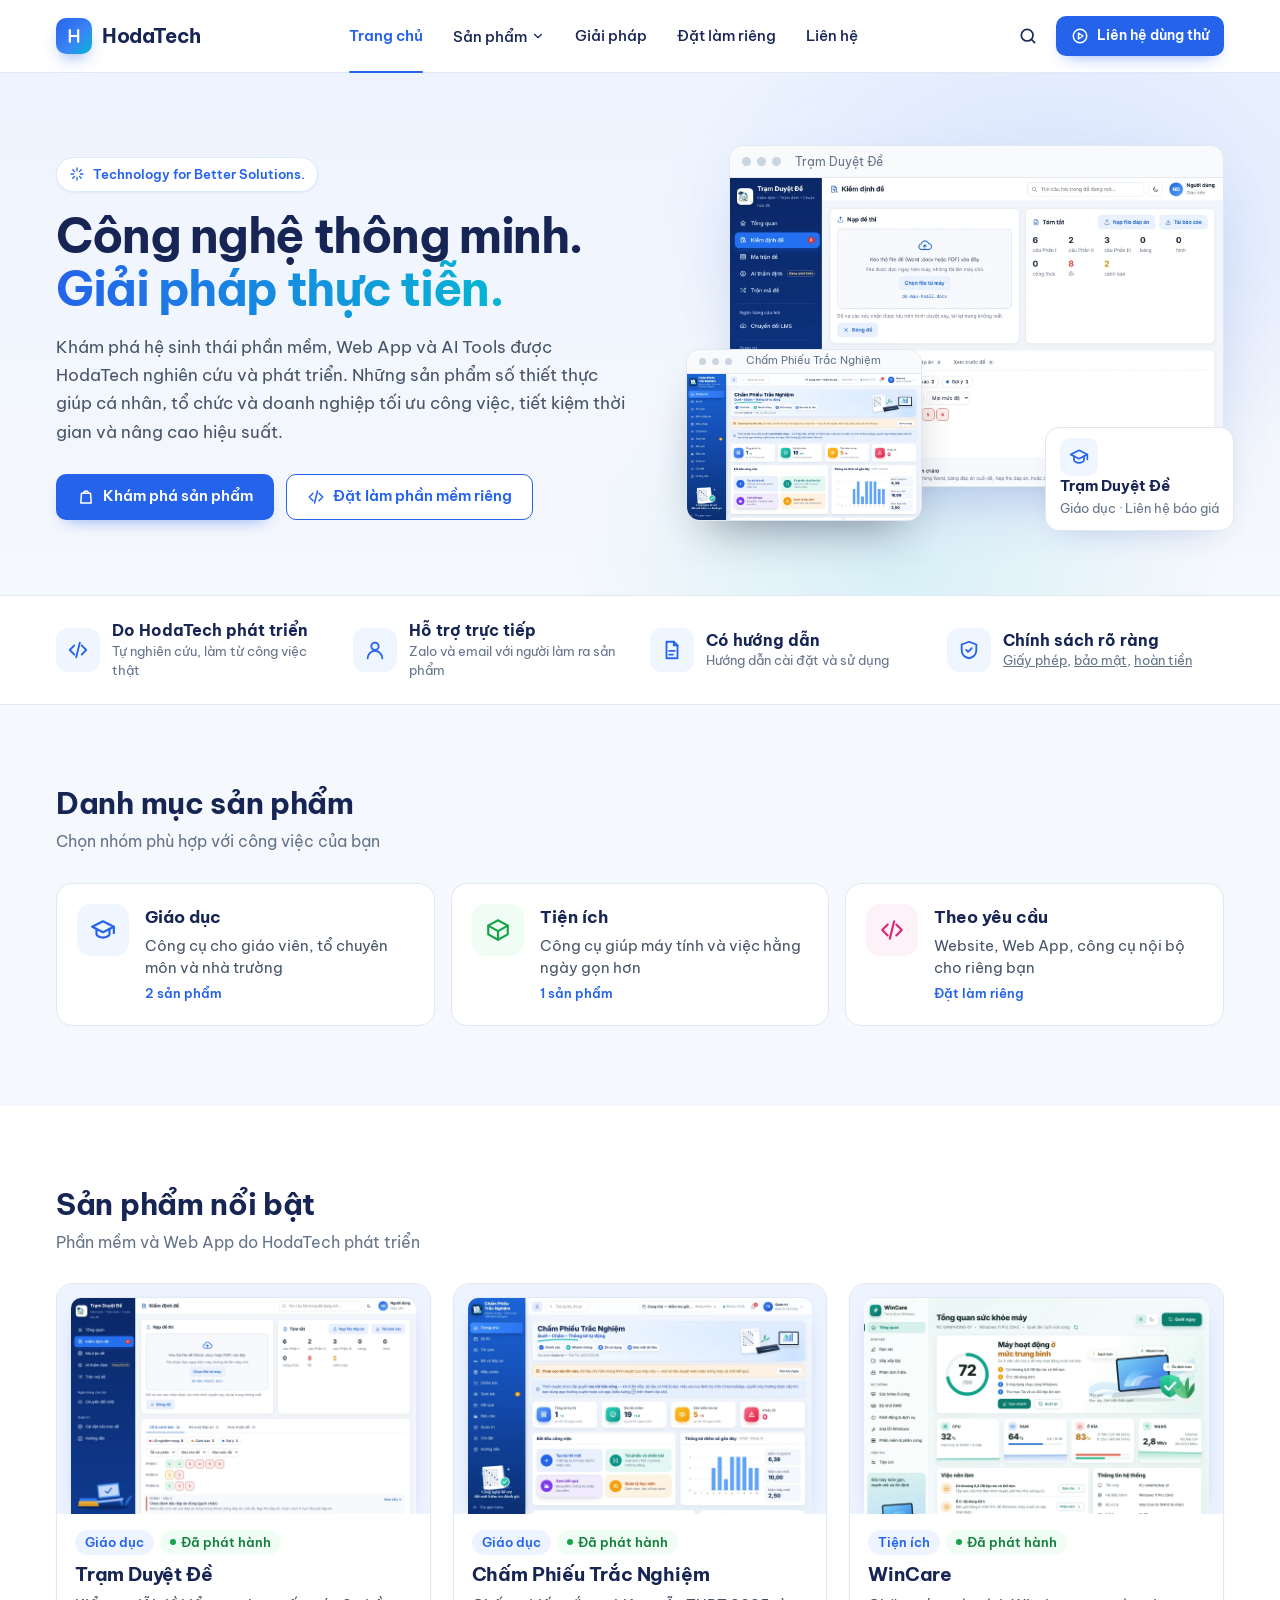
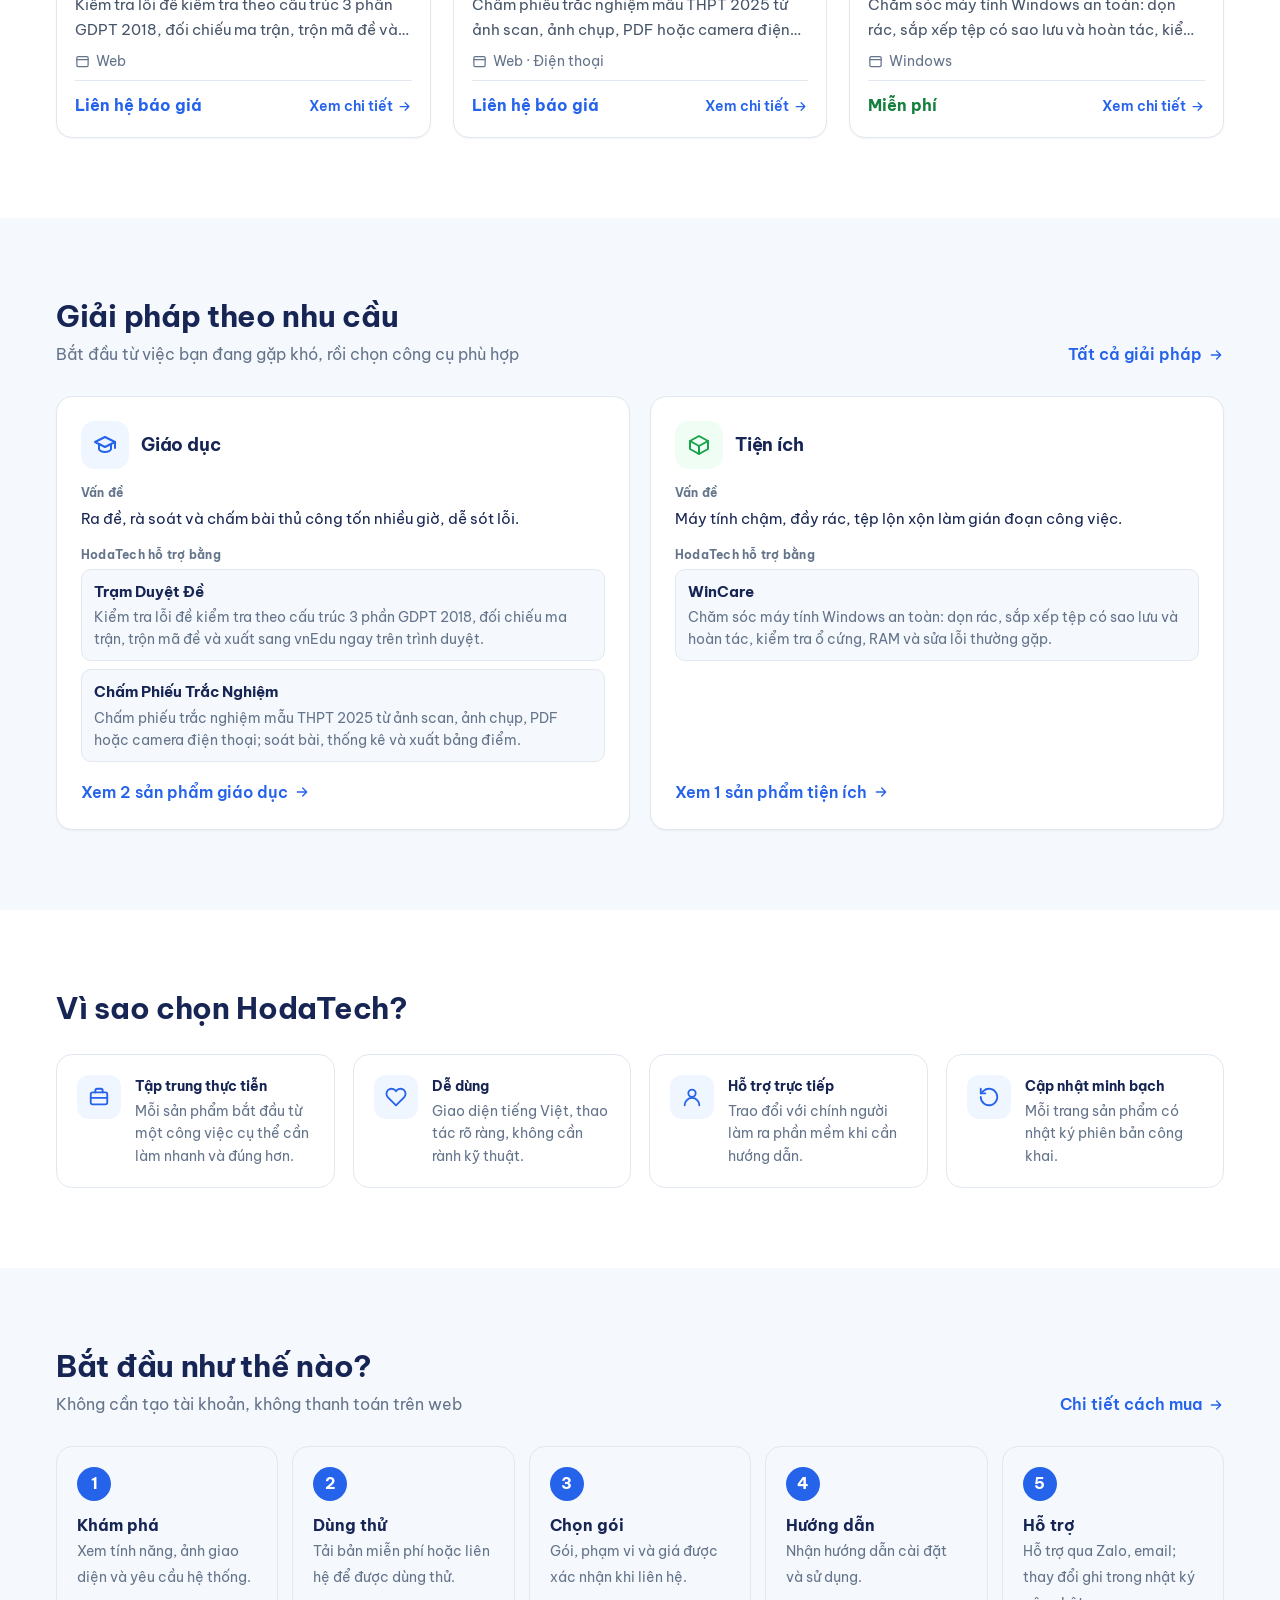
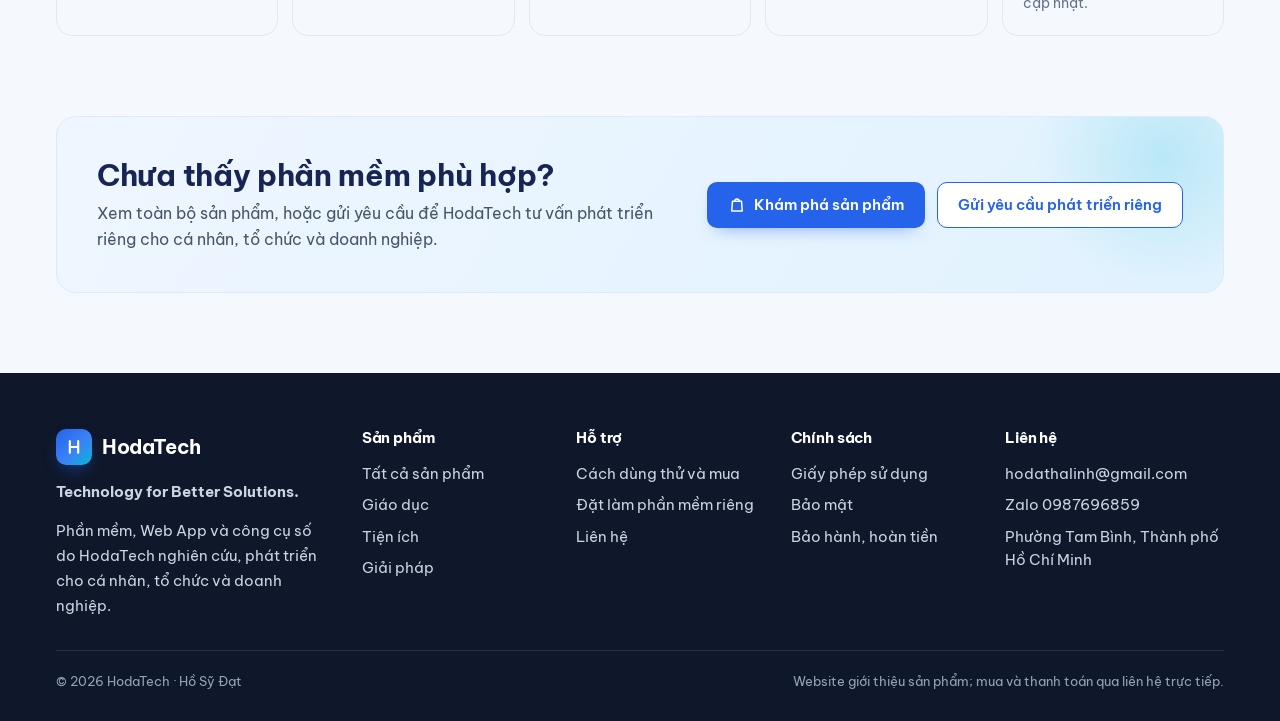
==== commit 7f0ff9fb: "Giao diện V2: design system, trang chủ, danh mục/chi tiết, trang phụ, admin - Design system mới (tok" ====
--- a/index.html
+++ b/index.html
@@ -12,16 +12,21 @@
 <meta property="og:title" content="HodaTech · Công nghệ thông minh. Giải pháp thực tiễn.">
 <meta property="og:description" content="Phần mềm, Web App và AI Tools giúp cá nhân, tổ chức và doanh nghiệp tối ưu công việc.">
 <meta property="og:url" content="https://dahotech.onrender.com/">
+<meta property="og:image" content="https://dahotech.onrender.com/uploads/tram-duyet-de/01.webp">
+<meta property="og:locale" content="vi_VN">
+<meta name="twitter:card" content="summary_large_image">
+<link rel="canonical" href="https://dahotech.onrender.com/">
 <link rel="icon" href="data:image/svg+xml,%3Csvg xmlns='http://www.w3.org/2000/svg' viewBox='0 0 32 32'%3E%3Cdefs%3E%3ClinearGradient id='g' x1='0' y1='0' x2='1' y2='1'%3E%3Cstop offset='0' stop-color='%232563EB'/%3E%3Cstop offset='1' stop-color='%2306B6D4'/%3E%3C/linearGradient%3E%3C/defs%3E%3Crect width='32' height='32' rx='8' fill='url(%23g)'/%3E%3Cpath d='M10 8v16M22 8v16M10 16h12' stroke='white' stroke-width='3.2' stroke-linecap='round'/%3E%3C/svg%3E">
 <link rel="preconnect" href="https://fonts.googleapis.com">
 <link rel="preconnect" href="https://fonts.gstatic.com" crossorigin>
-<link rel="stylesheet" href="https://fonts.googleapis.com/css2?family=Be+Vietnam+Pro:wght@400;500;600;700;800&display=swap">
+<link rel="stylesheet" href="https://fonts.googleapis.com/css2?family=Be+Vietnam+Pro:wght@400;500;600;700&display=swap">
 <link rel="stylesheet" href="assets/style.css">
 </head>
 <body>
+<a class="skip" href="#app" data-skip>Bỏ qua, đến nội dung chính</a>
 <header class="top" id="top"></header>
 <div class="drawer" id="drawer"></div>
-<main id="app"><div class="loading">Đang tải cửa hàng…</div></main>
+<main id="app" tabindex="-1"><div class="loading">Đang tải cửa hàng…</div></main>
 <footer id="foot"></footer>
 <script src="assets/store.js"></script>
 </body>
--- a/assets/style.css
+++ b/assets/style.css
@@ -1,17 +1,27 @@
-/* HodaTech — Modern SaaS Marketplace, Light Theme (theo đề xuất nâng cấp giao diện 11/2026)
-   Bố cục: container 1200px, section 64–80px, card trắng viền mảnh, ảnh sản phẩm 16:10 là trung tâm */
+/* HodaTech V2 — Modern SaaS Marketplace, Light Theme (Đề xuất nâng cấp giao diện V2, 04/11/2026)
+   Design system: token màu §4.1, typography §4.2, layout/component §4.3.
+   Container 1200px · section 80/56/44px · card radius 16px · button radius 10px · vùng chạm ≥ 44px */
 :root{
   --bg:#F5F8FC; --surface:#FFFFFF; --surface-2:#EEF4FF;
   --primary:#2563EB; --primary-600:#1D4ED8; --primary-50:#EFF6FF; --primary-100:#DBEAFE;
   --secondary:#06B6D4; --secondary-50:#ECFEFF;
   --heading:#172554; --body:#475569; --muted:#64748B; --border:#E2E8F0;
-  --success:#16A34A; --success-50:#F0FDF4; --warn:#B45309; --warn-50:#FFFBEB; --navy:#0F172A;
+  --primary-dark:#1D4ED8;
+  --success:#16A34A; --success-text:#15803D; --success-50:#F0FDF4;
+  --warning:#D97706; --warn:#B45309; --warn-50:#FFFBEB; /* --warn: bản đậm của Warning cho chữ nhỏ (đạt AA) */
+  --navy:#0F172A;
   --shadow-sm:0 1px 2px rgba(15,23,42,.05);
   --shadow:0 12px 32px -16px rgba(30,64,175,.22);
   --shadow-lg:0 30px 60px -28px rgba(30,64,175,.35);
   --font:"Be Vietnam Pro",system-ui,-apple-system,"Segoe UI",Roboto,sans-serif;
   --mono:ui-monospace,"SFMono-Regular",Menlo,Consolas,monospace;
-  --r:16px; --r-sm:10px;
+  --r:16px; --r-sm:10px; --r-btn:10px;
+  --fs-hero:clamp(2rem,1.2rem + 2.6vw,3rem);         /* 32–48px */
+  --fs-h1:clamp(1.75rem,1.2rem + 1.9vw,2.5rem);      /* 28–40px */
+  --fs-h2:clamp(1.375rem,1.05rem + 1.1vw,1.875rem);  /* 22–30px */
+  --fs-card:clamp(1.0625rem,1rem + .3vw,1.1875rem);  /* 17–19px */
+  --fs-cap:.875rem;                                   /* 14px */
+  --sec:80px;
   color-scheme:light;
 }
 *{box-sizing:border-box}
@@ -21,9 +31,11 @@
 body::before{content:"";position:fixed;inset:0 0 auto;height:env(safe-area-inset-top,0px);z-index:60;background:var(--surface)}
 img{max-width:100%;height:auto;display:block}
 a{color:var(--primary)}
-h1,h2,h3,h4{color:var(--heading);font-family:var(--font);line-height:1.2;margin:0;text-wrap:balance;letter-spacing:-.01em}
+h1,h2,h3,h4{color:var(--heading);font-family:var(--font);font-weight:700;line-height:1.2;margin:0;text-wrap:balance;letter-spacing:-.01em}
 p{margin:0}
-:focus-visible{outline:3px solid rgba(37,99,235,.45);outline-offset:2px;border-radius:6px}
+:focus-visible{outline:3px solid rgba(37,99,235,.55);outline-offset:2px;border-radius:6px}
+.skip{position:absolute;left:12px;top:-60px;z-index:100;background:var(--primary);color:#fff;padding:10px 16px;border-radius:var(--r-btn);font-weight:600;text-decoration:none}
+.skip:focus{top:calc(10px + env(safe-area-inset-top,0px))}
 .wrap{max-width:1200px;margin:0 auto;padding-left:max(16px,env(safe-area-inset-left,0px));padding-right:max(16px,env(safe-area-inset-right,0px))}
 .muted{color:var(--muted)}
 .mono{font-family:var(--mono);font-size:.82em}
@@ -31,23 +43,23 @@
 .ic{width:20px;height:20px;flex:none}
 
 /* ---------- buttons, pills ---------- */
-.btn{display:inline-flex;align-items:center;justify-content:center;gap:8px;min-height:46px;padding:10px 22px;border-radius:999px;border:1.5px solid transparent;font:inherit;font-weight:600;font-size:.95rem;line-height:1.2;text-decoration:none;cursor:pointer;white-space:nowrap;transition:background .15s,border-color .15s,color .15s,box-shadow .15s,transform .15s}
+.btn{display:inline-flex;align-items:center;justify-content:center;gap:8px;min-height:46px;padding:10px 20px;border-radius:var(--r-btn);border:1.5px solid transparent;font:inherit;font-weight:600;font-size:.95rem;line-height:1.2;text-decoration:none;cursor:pointer;white-space:nowrap;transition:background .15s,border-color .15s,color .15s,box-shadow .15s,transform .15s}
 .btn .ic{width:18px;height:18px}
-.btn-primary{background:var(--primary);color:#fff;box-shadow:0 10px 20px -10px rgba(37,99,235,.7)}
-.btn-primary:hover{background:var(--primary-600)}
+.btn-primary{background:var(--primary);color:#fff;box-shadow:0 8px 18px -10px rgba(37,99,235,.65)}
+.btn-primary:hover{background:var(--primary-dark)}
+.btn-primary:active{background:var(--primary-dark);transform:translateY(1px)}
 .btn-outline{background:var(--surface);color:var(--primary);border-color:var(--primary)}
 .btn-outline:hover{background:var(--primary-50)}
 .btn-ghost{background:var(--surface);color:var(--heading);border-color:var(--border)}
 .btn-ghost:hover{border-color:var(--primary);color:var(--primary)}
-.btn-white{background:#fff;color:var(--primary)}
-.btn-white:hover{background:var(--primary-50)}
-.btn-sm{min-height:38px;padding:7px 16px;font-size:.88rem}
+.btn-sm{min-height:40px;padding:8px 14px;font-size:.9rem}
+@media (pointer:coarse){.btn-sm{min-height:44px}}
 .btn-block{width:100%}
-.iconbtn{width:42px;height:42px;border-radius:50%;display:inline-grid;place-items:center;border:1px solid transparent;background:transparent;color:var(--heading);cursor:pointer;text-decoration:none}
+.iconbtn{width:44px;height:44px;border-radius:var(--r-btn);display:inline-grid;place-items:center;border:1px solid transparent;background:transparent;color:var(--heading);cursor:pointer;text-decoration:none}
 .iconbtn:hover{background:var(--primary-50);color:var(--primary)}
-.pill{display:inline-flex;align-items:center;gap:5px;font-size:.75rem;font-weight:600;line-height:1;padding:6px 10px;border-radius:999px;background:var(--surface-2);color:var(--primary);white-space:nowrap}
+.pill{display:inline-flex;align-items:center;gap:5px;font-size:.8rem;font-weight:600;line-height:1;padding:6px 10px;border-radius:999px;background:var(--surface-2);color:var(--primary);white-space:nowrap}
 .pill.gray{background:#F1F5F9;color:var(--muted)}
-.pill.live{background:var(--success-50);color:var(--success)}
+.pill.live{background:var(--success-50);color:var(--success-text)}
 .pill.live::before{content:"";width:6px;height:6px;border-radius:50%;background:var(--success)}
 .pill.beta{background:var(--warn-50);color:var(--warn)}
 .eyebrow{display:inline-flex;align-items:center;gap:8px;font-size:.82rem;font-weight:600;color:var(--primary);background:var(--surface);border:1px solid var(--primary-100);padding:6px 12px;border-radius:999px;box-shadow:var(--shadow-sm)}
@@ -58,7 +70,7 @@
 .top .wrap{display:flex;align-items:center;gap:20px;height:72px}
 .brand{display:flex;align-items:center;gap:10px;text-decoration:none;color:var(--heading);flex:none}
 .brand-mark{width:36px;height:36px;border-radius:10px;background:linear-gradient(135deg,var(--primary),#3B82F6 55%,var(--secondary));display:grid;place-items:center;box-shadow:0 8px 18px -8px rgba(37,99,235,.8)}
-.brand b{font-size:1.28rem;font-weight:800;letter-spacing:-.02em}
+.brand b{font-size:1.28rem;font-weight:700;letter-spacing:-.02em}
 .nav{display:flex;align-items:center;gap:2px;margin:0 auto}
 .nav>a,.nav .dd>button{position:relative;display:inline-flex;align-items:center;gap:4px;height:72px;padding:0 14px;color:var(--heading);text-decoration:none;font-weight:500;font-size:.95rem;background:none;border:0;font-family:inherit;cursor:pointer}
 .nav>a:hover,.nav .dd>button:hover{color:var(--primary)}
@@ -89,75 +101,83 @@
 .drawer .dhead{display:flex;justify-content:space-between;align-items:center;margin-bottom:8px}
 
 /* ---------- hero ---------- */
-.hero{position:relative;background:var(--surface-2);overflow:hidden;border-bottom:1px solid var(--border)}
-.hero::before{content:"";position:absolute;inset:0;background:radial-gradient(600px 400px at 85% 30%,rgba(37,99,235,.16),transparent 70%),radial-gradient(500px 360px at 70% 90%,rgba(6,182,212,.14),transparent 70%),radial-gradient(400px 300px at 0% 0%,rgba(255,255,255,.9),transparent 70%);pointer-events:none}
-.hero .wrap{position:relative;display:grid;grid-template-columns:1fr 1.08fr;gap:48px;align-items:center;padding-block:64px 56px}
-.hero .wrap>*{min-width:0}
-.hero h1{font-size:clamp(2.1rem,4.6vw,3.4rem);font-weight:800;letter-spacing:-.03em;margin-top:18px;line-height:1.12}
+.hero{position:relative;background:linear-gradient(180deg,var(--surface-2),var(--bg));overflow:hidden;border-bottom:1px solid var(--border)}
+.hero::before{content:"";position:absolute;inset:0;background:radial-gradient(560px 380px at 82% 30%,rgba(37,99,235,.13),transparent 70%),radial-gradient(460px 320px at 70% 95%,rgba(6,182,212,.12),transparent 70%);pointer-events:none}
+.hero .wrap{position:relative;display:grid;grid-template-columns:minmax(0,1.08fr) minmax(0,1fr);gap:48px;align-items:center;padding-block:72px 64px}
+.hero h1{font-size:var(--fs-hero);letter-spacing:-.03em;margin-top:18px;line-height:1.1}
 .hero h1 .accent{background:linear-gradient(90deg,var(--primary),var(--secondary));-webkit-background-clip:text;background-clip:text;color:transparent}
-.hero .lead{font-size:1.08rem;max-width:54ch;margin-top:18px}
+.hero .lead{font-size:1.0625rem;line-height:1.65;max-width:56ch;margin-top:18px}
 .hero .cta{display:flex;gap:12px;flex-wrap:wrap;margin-top:28px}
-.devices{position:relative;padding:8px 6% 30px 0}
-.laptop{position:relative;margin-right:10%}
-.laptop .screen{background:#0B1220;border-radius:16px 16px 6px 6px;padding:10px;box-shadow:var(--shadow-lg)}
-.laptop .screen img{aspect-ratio:16/10;width:100%;object-fit:cover;object-position:top;border-radius:7px;background:#fff}
-.laptop .base{height:16px;margin:0 -7%;background:linear-gradient(#E5E9F0,#C7CED9);border-radius:0 0 18px 18px;position:relative}
-.laptop .base::before{content:"";position:absolute;left:42%;right:42%;top:0;height:6px;background:#AEB7C4;border-radius:0 0 8px 8px}
-.phone{position:absolute;right:0;bottom:0;width:27%;min-width:110px;background:#0B1220;border-radius:22px;padding:7px;box-shadow:var(--shadow-lg)}
-.phone img{aspect-ratio:9/18;width:100%;object-fit:cover;object-position:left top;border-radius:16px;background:#fff}
-.float-tag{position:absolute;left:-4%;top:18%;background:var(--surface);border:1px solid var(--border);border-radius:14px;padding:10px 14px;box-shadow:var(--shadow);display:flex;gap:10px;align-items:center;max-width:250px;text-decoration:none;color:inherit}
-.float-tag .dot{width:36px;height:36px;border-radius:10px;background:var(--primary-50);color:var(--primary);display:grid;place-items:center;flex:none}
-.float-tag b{display:block;color:var(--heading);font-size:.9rem;line-height:1.3}
-.float-tag small{color:var(--muted);font-size:.78rem}
-@media (max-width:980px){.hero .wrap{grid-template-columns:1fr;gap:36px;padding-block:40px}.float-tag{left:0;top:auto;bottom:-6px}}
-.stats{display:grid;grid-template-columns:repeat(4,1fr);gap:16px;margin-top:40px;padding-top:28px;border-top:1px solid rgba(37,99,235,.12)}
-.stat{display:flex;gap:12px;align-items:flex-start}
-.stat .ic{width:22px;height:22px;color:var(--primary);margin-top:2px}
-.stat b{display:block;color:var(--heading);font-size:1.25rem;font-weight:800;font-variant-numeric:tabular-nums;line-height:1.25}
-.stat span{font-size:.84rem;color:var(--muted)}
-@media (max-width:640px){.stats{grid-template-columns:repeat(2,1fr);gap:20px 12px}}
+.hero-visual{position:relative;padding:0 0 44px 8%}
+.hero-visual>a{display:block;text-decoration:none;color:inherit}
+.win{margin:0;background:var(--surface);border:1px solid var(--border);border-radius:14px;overflow:hidden;box-shadow:var(--shadow-lg)}
+.win-bar{display:flex;align-items:center;gap:6px;height:32px;padding:0 12px;background:#F8FAFC;border-bottom:1px solid var(--border)}
+.win-bar i{width:9px;height:9px;border-radius:50%;background:#CBD5E1}
+.win-bar span{margin-left:8px;font-size:.75rem;color:var(--muted);white-space:nowrap;overflow:hidden;text-overflow:ellipsis}
+.win img{aspect-ratio:16/10;width:100%;object-fit:cover;object-position:top}
+.hero-second{position:absolute;left:0;bottom:10px;width:44%}
+.hero-second .win{box-shadow:0 24px 48px -20px rgba(15,23,42,.45)}
+.win.small .win-bar{height:24px}.win.small .win-bar i{width:7px;height:7px}.win.small .win-bar span{font-size:.7rem}
+.float-tag{position:absolute;right:-10px;bottom:0;background:var(--surface);border:1px solid var(--border);border-radius:14px;padding:10px 14px;box-shadow:var(--shadow);display:flex;gap:10px;align-items:center;max-width:270px;text-decoration:none;color:inherit}
+.float-tag .dot{width:38px;height:38px;border-radius:10px;background:var(--primary-50);color:var(--primary);display:grid;place-items:center;flex:none}
+.float-tag b{display:block;color:var(--heading);font-size:.92rem;line-height:1.3}
+.float-tag small{color:var(--muted);font-size:.8rem}
+@media (max-width:1023px){.hero .wrap{grid-template-columns:1fr;gap:40px;padding-block:48px 44px}.hero-visual{max-width:640px}}
+@media (max-width:540px){.hero-visual{padding:0 0 56px 6%}.float-tag{right:0;bottom:0;padding:8px 12px}.float-tag .dot{width:32px;height:32px}}
+.trust{background:var(--surface);border-bottom:1px solid var(--border)}
+.trust .wrap{display:grid;grid-template-columns:repeat(4,minmax(0,1fr));gap:20px;padding-block:24px}
+.trust .wrap>div{display:flex;gap:12px;align-items:center;min-width:0}
+.trust .wrap>div>.ic{width:44px;height:44px;padding:11px;border-radius:12px;background:var(--primary-50);color:var(--primary);flex:none}
+.trust b{display:block;color:var(--heading);font-size:.98rem;line-height:1.3}
+.trust small{display:block;font-size:.84rem;color:var(--muted);line-height:1.4;margin-top:2px}
+.trust small a{color:var(--muted)}
+.trust small a:hover{color:var(--primary)}
+@media (max-width:1023px){.trust .wrap{grid-template-columns:repeat(2,minmax(0,1fr))}}
+@media (max-width:480px){.trust .wrap{grid-template-columns:1fr;gap:14px}.trust .wrap>div>.ic{width:40px;height:40px;padding:10px}}
 
 /* ---------- sections ---------- */
-.section{padding-block:72px}
+.section{padding-block:var(--sec)}
 .section.alt{background:var(--surface)}
-@media (max-width:640px){.section{padding-block:52px}}
+@media (max-width:1023px){:root{--sec:56px}}
+@media (max-width:640px){:root{--sec:44px}}
 .s-head{display:flex;justify-content:space-between;align-items:flex-end;gap:16px;flex-wrap:wrap;margin-bottom:28px}
 .s-head.center{flex-direction:column;align-items:center;text-align:center}
-.s-head h2{font-size:clamp(1.55rem,3vw,2.1rem);font-weight:800}
-.s-head p{margin-top:8px;color:var(--muted)}
+.s-head h2{font-size:var(--fs-h2)}
+.s-head p{margin-top:8px;color:var(--muted);max-width:62ch}
 .link-more{display:inline-flex;align-items:center;gap:6px;font-weight:600;text-decoration:none}
 .link-more .ic{width:16px;height:16px}
 
-.cats{display:grid;grid-template-columns:repeat(auto-fit,minmax(170px,1fr));gap:16px}
-.cat{background:var(--surface);border:1px solid var(--border);border-radius:var(--r);padding:22px 16px;text-align:center;text-decoration:none;color:inherit;display:grid;justify-items:center;gap:8px;transition:transform .15s,box-shadow .15s,border-color .15s}
+.cats{display:grid;grid-template-columns:repeat(auto-fit,minmax(250px,1fr));gap:16px}
+.cat{background:var(--surface);border:1px solid var(--border);border-radius:var(--r);padding:20px;text-decoration:none;color:inherit;display:flex;gap:16px;align-items:flex-start;transition:transform .15s,box-shadow .15s,border-color .15s}
 .cat:hover{transform:translateY(-3px);box-shadow:var(--shadow);border-color:var(--primary-100)}
-.cat .tile{width:54px;height:54px;border-radius:14px;display:grid;place-items:center;background:var(--tile-bg,var(--primary-50));color:var(--tile,var(--primary))}
-.cat .tile svg{width:28px;height:28px}
-.cat b{color:var(--heading);font-size:1rem}
-.cat span{font-size:.82rem;color:var(--muted)}
+.cat .tile{width:52px;height:52px;border-radius:14px;display:grid;place-items:center;background:var(--tile-bg,var(--primary-50));color:var(--tile,var(--primary));flex:none}
+.cat .tile svg{width:26px;height:26px}
+.cat .t{display:grid;gap:4px;min-width:0}
+.cat b{color:var(--heading);font-size:1.0625rem}
+.cat .t>span{font-size:.92rem;color:var(--body);line-height:1.5}
+.cat small{font-size:.84rem;color:var(--primary);font-weight:600}
 
 /* product card */
 .grid{display:grid;grid-template-columns:repeat(auto-fill,minmax(260px,1fr));gap:22px}
-.grid.four{grid-template-columns:repeat(4,1fr)}
-@media (max-width:1100px){.grid.four{grid-template-columns:repeat(3,1fr)}}
-@media (max-width:820px){.grid.four{grid-template-columns:repeat(2,1fr)}}
-@media (max-width:540px){.grid.four,.grid{grid-template-columns:1fr}}
+.feat-grid{grid-template-columns:repeat(4,minmax(0,1fr))}
+.feat-grid.n3{grid-template-columns:repeat(3,minmax(0,1fr))}
+.feat-grid.n2{grid-template-columns:repeat(2,minmax(0,1fr))}
+.feat-grid.n1{grid-template-columns:minmax(0,420px)}
+@media (max-width:1023px){.feat-grid,.feat-grid.n3{grid-template-columns:repeat(2,minmax(0,1fr))}}
+@media (max-width:600px){.feat-grid,.feat-grid.n3,.feat-grid.n2,.grid{grid-template-columns:1fr}}
 .card{position:relative;background:var(--surface);border:1px solid var(--border);border-radius:var(--r);overflow:hidden;display:flex;flex-direction:column;text-decoration:none;color:inherit;box-shadow:var(--shadow-sm);transition:transform .18s,box-shadow .18s,border-color .18s}
 .card:hover{transform:translateY(-4px);box-shadow:var(--shadow);border-color:var(--primary-100)}
 .card .media{position:relative;background:var(--surface-2);padding:14px 14px 0;overflow:hidden}
 .card .media img{aspect-ratio:16/10;width:100%;object-fit:cover;object-position:top;border-radius:10px 10px 0 0;box-shadow:0 -1px 0 var(--border),0 8px 22px -12px rgba(30,64,175,.45)}
-.card .badges{position:absolute;top:22px;left:22px;right:22px;display:flex;justify-content:space-between;gap:6px;pointer-events:none}
-.badge{font-size:.72rem;font-weight:700;padding:5px 9px;border-radius:999px;color:#fff;background:var(--primary);box-shadow:0 6px 14px -6px rgba(15,23,42,.5)}
-.badge.hot{background:linear-gradient(90deg,#F97316,#FB923C)}
-.badge.new{background:var(--success)}
-.badge.free{background:var(--secondary)}
 .card .body{padding:16px 18px 18px;display:flex;flex-direction:column;gap:8px;flex:1}
 .card .meta{display:flex;gap:6px;flex-wrap:wrap}
-.card h3{font-size:1.08rem;font-weight:700;display:-webkit-box;-webkit-line-clamp:2;-webkit-box-orient:vertical;overflow:hidden}
-.card p{font-size:.9rem;color:var(--muted);display:-webkit-box;-webkit-line-clamp:2;-webkit-box-orient:vertical;overflow:hidden}
+.card .plats{display:inline-flex;align-items:center;gap:6px;font-size:var(--fs-cap);color:var(--muted)}
+.card .plats .ic{width:15px;height:15px}
+.card h3{font-size:var(--fs-card);display:-webkit-box;-webkit-line-clamp:2;-webkit-box-orient:vertical;overflow:hidden}
+.card p{font-size:.95rem;color:var(--body);display:-webkit-box;-webkit-line-clamp:2;-webkit-box-orient:vertical;overflow:hidden}
 .card .foot{margin-top:auto;padding-top:12px;display:flex;justify-content:space-between;align-items:center;gap:8px;border-top:1px solid var(--border)}
-.price-tag{color:#DC2626;font-weight:700;font-variant-numeric:tabular-nums}
-.price-tag.free{color:var(--success)}
+.price-tag{color:var(--heading);font-weight:700;font-variant-numeric:tabular-nums}
+.price-tag.free{color:var(--success-text)}
 .price-tag.ask{color:var(--primary)}
 .card .go{display:inline-flex;align-items:center;gap:4px;font-size:.86rem;font-weight:600;color:var(--primary)}
 .card .go .ic{width:15px;height:15px;transition:transform .15s}
@@ -167,16 +187,21 @@
 .empty b{color:var(--heading);font-size:1.05rem}
 
 /* solutions */
-.sols{display:grid;grid-template-columns:repeat(auto-fit,minmax(280px,1fr));gap:20px}
-.sol{background:var(--surface);border:1px solid var(--border);border-radius:var(--r);padding:26px;display:flex;flex-direction:column;gap:10px;box-shadow:var(--shadow-sm)}
-.sol .tile{width:52px;height:52px;border-radius:14px;display:grid;place-items:center;background:var(--tile-bg,var(--primary-50));color:var(--tile,var(--primary))}
-.sol .tile svg{width:26px;height:26px}
-.sol h3{font-size:1.15rem;font-weight:700;margin-top:6px}
-.sol ul{list-style:none;margin:4px 0 0;padding:0;display:grid;gap:6px;font-size:.92rem}
-.sol li a{display:flex;gap:8px;align-items:center;color:var(--body);text-decoration:none}
-.sol li a:hover{color:var(--primary)}
-.sol li a::before{content:"";width:6px;height:6px;border-radius:50%;background:var(--secondary);flex:none}
-.sol .link-more{margin-top:auto;padding-top:10px}
+.sols{display:grid;grid-template-columns:repeat(auto-fit,minmax(300px,1fr));gap:20px}
+.sol{background:var(--surface);border:1px solid var(--border);border-radius:var(--r);padding:24px;display:flex;flex-direction:column;gap:14px;box-shadow:var(--shadow-sm)}
+.sol-h{display:flex;gap:12px;align-items:center}
+.sol .tile{width:48px;height:48px;border-radius:14px;display:grid;place-items:center;background:var(--tile-bg,var(--primary-50));color:var(--tile,var(--primary));flex:none}
+.sol .tile svg{width:24px;height:24px}
+.sol h3{font-size:1.15rem}
+.sol .need,.sol .how{font-size:.95rem}
+.sol .need span,.sol .how>span{display:block;font-size:.78rem;font-weight:700;color:var(--muted);letter-spacing:.02em;margin-bottom:4px}
+.sol .need{color:var(--heading)}
+.sol ul{list-style:none;margin:0;padding:0;display:grid;gap:8px}
+.sol li a{display:grid;gap:2px;padding:10px 12px;border-radius:10px;background:var(--bg);border:1px solid var(--border);text-decoration:none;color:var(--body)}
+.sol li a:hover{border-color:var(--primary-100);background:var(--primary-50)}
+.sol li b{color:var(--heading);font-size:.95rem}
+.sol li small{font-size:.86rem;color:var(--muted);display:-webkit-box;-webkit-line-clamp:2;-webkit-box-orient:vertical;overflow:hidden}
+.sol .link-more{margin-top:auto;padding-top:4px}
 
 /* why + process */
 .why{display:grid;grid-template-columns:repeat(4,1fr);gap:18px}
@@ -196,20 +221,18 @@
 .process span{font-size:.88rem;color:var(--muted)}
 
 /* CTA band */
-.cta-band{position:relative;overflow:hidden;border-radius:22px;background:linear-gradient(115deg,#1E40AF,var(--primary) 45%,#0891B2);color:#fff;padding:40px;display:grid;grid-template-columns:auto 1fr auto;gap:28px;align-items:center;box-shadow:var(--shadow-lg)}
-.cta-band::after{content:"";position:absolute;right:-80px;top:-80px;width:280px;height:280px;border-radius:50%;background:rgba(255,255,255,.08)}
-.cta-band h2{color:#fff;font-size:clamp(1.35rem,2.6vw,1.8rem)}
-.cta-band p{color:rgba(255,255,255,.85);margin-top:6px}
-.cta-band .art{width:96px;height:96px;border-radius:22px;background:rgba(255,255,255,.14);display:grid;place-items:center}
-.cta-band .art svg{width:52px;height:52px}
-.cta-band .btn{position:relative;z-index:1}
-@media (max-width:760px){.cta-band{grid-template-columns:1fr;padding:28px}.cta-band .art{width:64px;height:64px}.cta-band .art svg{width:34px;height:34px}}
+.cta-band{position:relative;overflow:hidden;border-radius:20px;background:linear-gradient(120deg,var(--primary-50),#E0F2FE);border:1px solid var(--primary-100);padding:40px;display:grid;grid-template-columns:minmax(0,1fr) auto;gap:28px;align-items:center}
+.cta-band::after{content:"";position:absolute;right:-70px;top:-90px;width:260px;height:260px;border-radius:50%;background:radial-gradient(closest-side,rgba(6,182,212,.18),transparent);pointer-events:none}
+.cta-band h2{font-size:var(--fs-h2)}
+.cta-band p{color:var(--body);margin-top:8px;max-width:60ch}
+.cta-band .acts{display:flex;gap:12px;flex-wrap:wrap;position:relative;z-index:1}
+@media (max-width:860px){.cta-band{grid-template-columns:1fr;padding:28px 22px}}
 
 /* ---------- page header band ---------- */
 .phead{background:var(--surface-2);border-bottom:1px solid var(--border);position:relative;overflow:hidden}
 .phead::before{content:"";position:absolute;inset:0;background:radial-gradient(500px 260px at 90% 0%,rgba(37,99,235,.14),transparent 70%);pointer-events:none}
 .phead .wrap{position:relative;padding-block:36px 32px}
-.phead h1{font-size:clamp(1.7rem,3.4vw,2.4rem);font-weight:800;margin-top:8px}
+.phead h1{font-size:var(--fs-h1);margin-top:8px}
 .phead p{margin-top:8px;color:var(--muted);max-width:62ch}
 .crumbs{display:flex;gap:8px;flex-wrap:wrap;font-size:.86rem;color:var(--muted)}
 .crumbs a{color:var(--muted);text-decoration:none}
@@ -223,21 +246,33 @@
 .opt input{width:18px;height:18px;accent-color:var(--primary);flex:none;margin:0}
 .opt span{flex:1}
 .opt small{color:var(--muted);font-variant-numeric:tabular-nums}
-.filters .reset{justify-self:start;border:0;background:none;color:var(--primary);font:inherit;font-weight:600;cursor:pointer;padding:0}
-.toolbar{display:flex;gap:12px;align-items:center;flex-wrap:wrap;margin-bottom:20px}
-.search{flex:1 1 280px;display:flex;align-items:center;gap:10px;background:var(--surface);border:1px solid var(--border);border-radius:999px;padding:0 16px;min-height:46px;color:var(--muted)}
+.filters .reset{justify-self:start;border:0;background:none;color:var(--primary);font:inherit;font-weight:600;cursor:pointer;padding:10px 0;min-height:44px}
+.fs-head,.fs-foot,.fscrim{display:none}
+.fcount[hidden]{display:none}
+.fcount{display:inline-grid;place-items:center;min-width:22px;height:22px;padding:0 6px;border-radius:999px;background:var(--primary);color:#fff;font-size:.75rem;margin-left:2px}
+.opt{min-height:40px}
+body.lock{overflow:hidden}
+.toolbar{display:flex;gap:12px;align-items:center;flex-wrap:wrap;margin-bottom:12px}
+.search{flex:1 1 280px;display:flex;align-items:center;gap:10px;background:var(--surface);border:1px solid var(--border);border-radius:var(--r-btn);padding:0 16px;min-height:46px;color:var(--muted)}
 .search:focus-within{border-color:var(--primary);box-shadow:0 0 0 4px var(--primary-50)}
 .search input{border:0;outline:0;background:transparent;font:inherit;color:var(--heading);width:100%}
 .select{display:flex;align-items:center;gap:8px;font-size:.9rem;color:var(--muted)}
-.select select{font:inherit;color:var(--heading);background:var(--surface);border:1px solid var(--border);border-radius:999px;padding:10px 14px;min-height:46px}
-.count{font-size:.92rem;color:var(--muted)}
+.select select{font:inherit;color:var(--heading);background:var(--surface);border:1px solid var(--border);border-radius:var(--r-btn);padding:10px 14px;min-height:46px}
+.count{font-size:.92rem;color:var(--muted);margin-bottom:16px}
 .count b{color:var(--heading)}
 .filter-btn{display:none}
 @media (max-width:900px){
   .catalog{grid-template-columns:1fr}
-  .filters{position:static;display:none}
+  .filter-btn{display:inline-flex}
+  .filters{position:fixed;left:0;right:0;bottom:0;top:auto;z-index:80;max-height:min(82vh,640px);overflow-y:auto;border-radius:20px 20px 0 0;border:0;box-shadow:0 -20px 50px -20px rgba(15,23,42,.45);padding:0 20px calc(16px + env(safe-area-inset-bottom,0px));display:none;gap:18px}
   .filters.open{display:grid}
-  .filter-btn{display:inline-flex}
+  .fs-head{display:flex;justify-content:space-between;align-items:center;position:sticky;top:0;background:var(--surface);padding:14px 0 8px;margin:0;z-index:1;border-bottom:1px solid var(--border)}
+  .fs-head h2{font-size:1.125rem}
+  .fs-foot{display:block;position:sticky;bottom:calc(-16px - env(safe-area-inset-bottom,0px));background:var(--surface);padding:12px 0 calc(16px + env(safe-area-inset-bottom,0px));border-top:1px solid var(--border)}
+  .fscrim:not([hidden]){display:block;position:fixed;inset:0;z-index:79;background:rgba(15,23,42,.45)}
+  .toolbar .search{flex-basis:100%}
+  .toolbar .select{margin-left:auto}
+  .toolbar .select>span{position:absolute;width:1px;height:1px;overflow:hidden;clip:rect(0 0 0 0)}
 }
 
 /* ---------- product detail ---------- */
@@ -247,17 +282,17 @@
 .stage{background:linear-gradient(160deg,var(--surface-2),#E0ECFF);border:1px solid var(--border);border-radius:20px;padding:22px}
 .stage button.main{display:block;width:100%;padding:0;border:0;background:none;cursor:zoom-in;border-radius:12px}
 .stage img.big{aspect-ratio:16/10;width:100%;object-fit:cover;object-position:top;border-radius:12px;box-shadow:var(--shadow);background:#fff}
-.caption{font-size:.86rem;color:var(--muted);margin-top:12px;min-height:1.4em;text-align:center}
+.caption{font-size:var(--fs-cap);color:var(--muted);margin-top:12px;min-height:1.4em;text-align:center}
 .thumbs{display:flex;gap:10px;margin-top:14px;overflow-x:auto;padding:2px 2px 6px}
 .thumbs button{flex:none;width:104px;padding:3px;border:2px solid var(--border);border-radius:12px;background:var(--surface);cursor:pointer}
 .thumbs button[aria-current="true"]{border-color:var(--primary)}
 .thumbs img{aspect-ratio:16/10;width:100%;object-fit:cover;object-position:top;border-radius:8px}
 .p-info .meta{display:flex;gap:6px;flex-wrap:wrap}
-.p-info h1{font-size:clamp(1.9rem,3.6vw,2.6rem);font-weight:800;margin-top:14px;letter-spacing:-.02em}
+.p-info h1{font-size:var(--fs-h1);margin-top:14px;letter-spacing:-.02em}
 .p-info .tagline{font-size:1.08rem;margin-top:10px}
 .p-price{display:flex;align-items:baseline;gap:10px;flex-wrap:wrap;margin-top:18px}
-.p-price b{font-size:1.9rem;font-weight:800;color:#DC2626;font-variant-numeric:tabular-nums;letter-spacing:-.02em}
-.p-price b.free{color:var(--success)}
+.p-price b{font-size:1.9rem;font-weight:700;color:var(--heading);font-variant-numeric:tabular-nums;letter-spacing:-.02em}
+.p-price b.free{color:var(--success-text)}
 .p-price b.ask{color:var(--primary)}
 .checks{list-style:none;padding:0;margin:18px 0 0;display:grid;gap:10px}
 .checks li{display:flex;gap:10px;align-items:flex-start}
@@ -277,24 +312,25 @@
 .tabbar a[aria-current="true"]::after{content:"";position:absolute;left:16px;right:16px;bottom:-1px;height:3px;border-radius:3px 3px 0 0;background:var(--primary)}
 .p-sec{padding-block:48px;border-bottom:1px solid var(--border);scroll-margin-top:150px}
 .p-sec:last-of-type{border-bottom:0}
-.p-sec>h2{font-size:clamp(1.4rem,2.6vw,1.75rem);font-weight:800;margin-bottom:22px}
+.p-sec>h2{font-size:var(--fs-h2);margin-bottom:22px}
 .prose{max-width:72ch}
 .prose p{margin:0 0 14px}
 .prose ul{margin:0 0 14px;padding-left:22px}
 .prose b{color:var(--heading)}
 .feats{display:grid;grid-template-columns:repeat(auto-fill,minmax(250px,1fr));gap:16px}
 .feat{background:var(--surface);border:1px solid var(--border);border-radius:var(--r);padding:22px;display:grid;gap:6px;align-content:start}
-.feat .tile{width:42px;height:42px;border-radius:12px;background:var(--primary-50);color:var(--primary);display:grid;place-items:center;font-weight:800;margin-bottom:6px}
+.feat .tile{width:42px;height:42px;border-radius:12px;background:var(--primary-50);color:var(--primary);display:grid;place-items:center;font-weight:700;margin-bottom:6px}
 .feat b{color:var(--heading);font-size:1.02rem}
 .feat span{font-size:.92rem;color:var(--muted)}
 .plans{display:grid;grid-template-columns:repeat(auto-fit,minmax(250px,1fr));gap:18px;align-items:stretch}
+.plans.one{grid-template-columns:minmax(0,460px)}
 .plan{position:relative;background:var(--surface);border:1px solid var(--border);border-radius:18px;padding:26px;display:flex;flex-direction:column;gap:12px}
 .plan.hot{border:2px solid var(--primary);box-shadow:var(--shadow-lg)}
 .plan .flag{position:absolute;top:-13px;left:24px;background:var(--primary);color:#fff;font-size:.74rem;font-weight:700;padding:5px 12px;border-radius:999px}
 .plan h3{font-size:1.15rem;font-weight:700}
 .plan .aud{font-size:.9rem;color:var(--muted)}
-.plan .amt{font-size:2rem;font-weight:800;color:var(--heading);font-variant-numeric:tabular-nums;letter-spacing:-.02em}
-.plan .amt small{font-size:.95rem;font-weight:500;color:var(--muted)}
+.plan .amt{font-size:2rem;font-weight:700;color:var(--heading);font-variant-numeric:tabular-nums;letter-spacing:-.02em}
+.plan .amt small{font-size:.95rem;font-weight:500;color:var(--muted);letter-spacing:0}
 .plan ul{list-style:none;margin:0;padding:0;display:grid;gap:8px;font-size:.92rem}
 .plan li{display:flex;gap:10px}
 .plan li svg{width:18px;height:18px;color:var(--success);flex:none;margin-top:2px}
@@ -321,19 +357,34 @@
 .log p{margin-top:4px}
 
 /* custom dev page */
-.custom{display:grid;grid-template-columns:1fr 1fr;gap:48px;align-items:center;padding-block:48px;overflow-x:clip}
-.custom>*{min-width:0}
-@media (max-width:900px){.custom{grid-template-columns:1fr;gap:28px}}
-.art-laptop{position:relative;max-width:460px;margin-inline:auto;width:90%}
-.art-laptop .screen{background:linear-gradient(140deg,#1E3A8A,var(--primary) 60%,var(--secondary));border-radius:18px 18px 6px 6px;aspect-ratio:16/10;display:grid;place-items:center;box-shadow:var(--shadow-lg);border:10px solid #0B1220}
-.art-laptop .screen svg{width:34%;height:auto;color:#fff}
-.art-laptop .base{height:18px;margin:0 -5%;background:linear-gradient(#E5E9F0,#C7CED9);border-radius:0 0 20px 20px}
-.art-laptop::before{content:"";position:absolute;inset:-12% -10%;background:radial-gradient(closest-side,rgba(37,99,235,.18),transparent);z-index:-1}
-.ticks{list-style:none;padding:0;margin:20px 0 0;display:grid;gap:12px}
+.ticks{list-style:none;padding:0;margin:0;display:grid;gap:12px}
+.ticks.two{grid-template-columns:repeat(2,minmax(0,1fr));gap:16px 28px}
+@media (max-width:760px){.ticks.two{grid-template-columns:1fr}}
 .ticks li{display:flex;gap:12px;align-items:flex-start}
-.ticks .box{width:22px;height:22px;border-radius:6px;background:var(--primary);color:#fff;display:grid;place-items:center;flex:none;margin-top:1px}
+.ticks b{color:var(--heading)}
+.ticks .box{width:22px;height:22px;border-radius:6px;background:var(--primary);color:#fff;display:grid;place-items:center;flex:none;margin-top:2px}
 .ticks .box svg{width:13px;height:13px}
-.svc{display:grid;grid-template-columns:repeat(auto-fit,minmax(230px,1fr));gap:16px}
+.req-wrap{display:grid;grid-template-columns:minmax(0,.8fr) minmax(0,1.2fr);gap:40px;align-items:start;scroll-margin-top:90px}
+@media (max-width:900px){.req-wrap{grid-template-columns:1fr;gap:24px}}
+.rform{background:var(--surface);border:1px solid var(--border);border-radius:var(--r);padding:24px;display:grid;gap:16px;box-shadow:var(--shadow-sm)}
+.rform .g2{display:grid;grid-template-columns:1fr 1fr;gap:16px}
+@media (max-width:600px){.rform .g2{grid-template-columns:1fr}.rform{padding:18px}}
+.fld{display:grid;gap:6px}
+.fld>span{font-weight:600;font-size:.92rem;color:var(--heading)}
+.fld>span i{color:#DC2626;font-style:normal}
+.fld input,.fld select,.fld textarea{font:inherit;color:var(--heading);background:var(--bg);border:1px solid var(--border);border-radius:var(--r-btn);padding:11px 13px;min-height:46px;width:100%}
+.fld textarea{resize:vertical;line-height:1.55}
+.fld input:focus,.fld select:focus,.fld textarea:focus{outline:none;border-color:var(--primary);box-shadow:0 0 0 4px var(--primary-50)}
+.fld [aria-invalid="true"]{border-color:#DC2626;background:#FEF2F2}
+.ferr{color:#B91C1C;font-size:.86rem;min-height:0}
+.ferr:empty{display:none}
+.fstate:empty{display:none}
+.fstate{border-radius:12px;padding:14px 16px;font-size:.94rem}
+.fstate.err{background:#FEF2F2;border:1px solid #FECACA;color:#991B1B}
+.fstate.ok{background:var(--success-50);border:1px solid #BBF7D0;color:var(--heading)}
+.fstate .acts{display:flex;gap:10px;flex-wrap:wrap;margin-top:12px}
+.rform>.btn{justify-self:start}
+.svc{display:grid;grid-template-columns:repeat(auto-fit,minmax(200px,1fr));gap:16px}
 .svc div{background:var(--surface);border:1px solid var(--border);border-radius:var(--r);padding:22px}
 .svc .tile{width:44px;height:44px;border-radius:12px;background:var(--secondary-50);color:#0891B2;display:grid;place-items:center;margin-bottom:12px}
 .svc .tile svg{width:22px;height:22px}
@@ -341,13 +392,15 @@
 .svc span{font-size:.9rem;color:var(--muted)}
 
 /* text pages */
-.page{max-width:780px;padding-block:40px 72px}
+.page{padding-block:40px 72px}
+.page>*{max-width:780px}
+.page>.channels{max-width:820px}
 .page h2{font-size:1.25rem;font-weight:700;margin:30px 0 10px}
 .page p{margin-bottom:12px}
 .page ol,.page ul{padding-left:22px}
 .page li{margin-bottom:6px}
 .ptabs{display:flex;gap:8px;flex-wrap:wrap;margin:0 0 8px}
-.ptabs a{text-decoration:none;border:1px solid var(--border);background:var(--surface);color:var(--heading);padding:8px 16px;border-radius:999px;font-size:.9rem;font-weight:500}
+.ptabs a{text-decoration:none;border:1px solid var(--border);background:var(--surface);color:var(--heading);padding:10px 16px;min-height:44px;display:inline-flex;align-items:center;border-radius:var(--r-btn);font-size:.92rem;font-weight:500}
 .ptabs a[aria-current="page"]{background:var(--primary);border-color:var(--primary);color:#fff}
 .contact{display:grid;gap:0;background:var(--surface);border:1px solid var(--border);border-radius:var(--r);padding:4px 20px;margin-top:20px}
 .contact>div{display:grid;grid-template-columns:140px 1fr;gap:12px;align-items:center;padding:14px 0;border-bottom:1px solid var(--border)}
@@ -355,10 +408,22 @@
 .contact dt{color:var(--muted)}
 .contact dd{margin:0;color:var(--heading);font-weight:500}
 @media (max-width:480px){.contact>div{grid-template-columns:1fr;gap:4px}}
+.channels{display:grid;grid-template-columns:repeat(auto-fit,minmax(200px,1fr));gap:14px}
+.channel{display:flex;gap:12px;align-items:center;background:var(--surface);border:1px solid var(--border);border-radius:var(--r);padding:16px;text-decoration:none;color:inherit;min-height:44px}
+.channel:hover{border-color:var(--primary-100);box-shadow:var(--shadow)}
+.channel .ic{width:42px;height:42px;padding:10px;border-radius:12px;background:var(--primary-50);color:var(--primary)}
+.channel b{display:block;color:var(--heading)}
+.channel small{color:var(--muted);overflow-wrap:anywhere}
+.nf{padding-block:96px;text-align:center}
+.nf .code{font-size:clamp(4rem,10vw,6.5rem);font-weight:700;line-height:1;background:linear-gradient(90deg,var(--primary),var(--secondary));-webkit-background-clip:text;background-clip:text;color:transparent}
+.nf h1{font-size:var(--fs-h1);margin-top:12px}
+.nf p.muted{max-width:52ch;margin:12px auto 0}
+.nf .acts{display:flex;gap:12px;justify-content:center;flex-wrap:wrap;margin-top:28px}
 
 /* ---------- footer ---------- */
 footer{background:var(--navy);color:#CBD5E1;margin-top:0}
-footer .wrap{display:grid;grid-template-columns:1.6fr 1fr 1fr 1fr;gap:32px;padding-block:52px 28px}
+footer .wrap{display:grid;grid-template-columns:1.5fr 1fr 1fr 1fr 1.2fr;gap:32px;padding-block:56px 28px}
+footer .f-contact li{overflow-wrap:anywhere}
 footer .wrap>*{min-width:0}
 footer .brand{color:#fff}
 footer h4{color:#fff;font-size:.95rem;margin-bottom:14px}
@@ -367,8 +432,10 @@
 footer a:hover{color:#fff}
 footer .about{font-size:.92rem;margin-top:14px;line-height:1.7}
 footer .legal{border-top:1px solid rgba(255,255,255,.1);grid-column:1/-1;padding-top:20px;font-size:.84rem;display:flex;justify-content:space-between;gap:12px;flex-wrap:wrap;color:#94A3B8}
-@media (max-width:900px){footer .wrap{grid-template-columns:1fr 1fr}}
-@media (max-width:540px){footer .wrap{grid-template-columns:1fr}}
+@media (max-width:1023px){footer .wrap{grid-template-columns:1fr 1fr 1fr}footer .f-brand{grid-column:1/-1}}
+@media (max-width:640px){footer .wrap{grid-template-columns:1fr 1fr}}
+@media (max-width:340px){footer .wrap{grid-template-columns:1fr}}
+@media (max-width:640px){footer .wrap{gap:28px 20px}footer .legal{flex-direction:column}}
 
 /* ---------- dialogs ---------- */
 dialog{border:0;border-radius:20px;padding:0;background:var(--surface);color:var(--body);width:min(560px,calc(100vw - 24px));max-height:calc(100vh - 32px);box-shadow:0 40px 90px -30px rgba(15,23,42,.6)}
@@ -376,11 +443,11 @@
 .dlg{padding:24px;display:grid;gap:14px}
 .dlg-head{display:flex;justify-content:space-between;align-items:flex-start;gap:12px}
 .dlg-head h3{font-size:1.2rem;font-weight:700}
-.x{width:38px;height:38px;border-radius:50%;border:0;background:#F1F5F9;color:var(--heading);font-size:1.3rem;cursor:pointer;flex:none}
+.x{width:44px;height:44px;border-radius:var(--r-btn);border:0;background:#F1F5F9;color:var(--heading);font-size:1.3rem;cursor:pointer;flex:none}
 .x:hover{background:var(--primary-50);color:var(--primary)}
 .copyline{display:flex;gap:8px;align-items:center;flex-wrap:wrap;font-size:.92rem}
 .copyline code{font-family:var(--font);background:var(--surface-2);color:var(--heading);padding:8px 12px;border-radius:10px;user-select:all;word-break:break-word;flex:1 1 220px}
-.copybtn{border:1px solid var(--border);background:var(--surface);color:var(--heading);border-radius:999px;font:inherit;font-size:.84rem;font-weight:600;padding:7px 14px;cursor:pointer;min-height:36px}
+.copybtn{border:1px solid var(--border);background:var(--surface);color:var(--heading);border-radius:var(--r-btn);font:inherit;font-size:.88rem;font-weight:600;padding:8px 14px;cursor:pointer;min-height:40px}
 .copybtn:hover{border-color:var(--primary);color:var(--primary)}
 .qr{width:220px;max-width:100%;border-radius:12px;border:1px solid var(--border)}
 dialog.lightbox{width:min(1200px,calc(100vw - 24px));background:transparent;box-shadow:none}
@@ -399,3 +466,19 @@
 .toast{position:fixed;left:50%;transform:translateX(-50%);bottom:calc(24px + env(safe-area-inset-bottom,0px));background:var(--navy);color:#fff;padding:11px 18px;border-radius:999px;font-size:.9rem;z-index:90;box-shadow:var(--shadow-lg)}
 .loading{padding:120px 16px;text-align:center;color:var(--muted)}
 .notice{background:var(--warn-50);border:1px solid #FCD34D;color:#92400E;border-radius:12px;padding:10px 14px;font-size:.88rem;margin-top:20px}
+
+/* nhóm 1: hoàn thiện */
+.small-note{font-size:.88rem;margin-top:4px}
+.buybar{display:none}
+.vid{max-width:900px;aspect-ratio:16/9;border-radius:var(--r);overflow:hidden;background:#0B1220;border:1px solid var(--border)}
+.vid iframe,.vid video{width:100%;height:100%;border:0;display:block}
+@media (max-width:900px){
+  .buybar{display:flex;position:fixed;left:0;right:0;bottom:0;z-index:45;transform:translateY(110%);transition:transform .2s;visibility:hidden;align-items:center;justify-content:space-between;gap:12px;background:rgba(255,255,255,.97);backdrop-filter:blur(10px);border-top:1px solid var(--border);box-shadow:0 -10px 30px -18px rgba(30,64,175,.4);padding:10px max(16px,env(safe-area-inset-right,0px)) calc(10px + env(safe-area-inset-bottom,0px)) max(16px,env(safe-area-inset-left,0px))}
+  .buybar>div{min-width:0}
+  .buybar.show{transform:none;visibility:visible}
+  .buybar b{display:block;font-size:1.05rem;color:var(--heading);font-variant-numeric:tabular-nums}
+  .buybar b.free{color:var(--success-text)} .buybar b.ask{color:var(--primary)}
+  .buybar small{display:block;color:var(--muted);font-size:.8rem;white-space:nowrap;overflow:hidden;text-overflow:ellipsis}
+  body:has(.buybar) footer{padding-bottom:calc(72px + env(safe-area-inset-bottom,0px))}
+}
+.dl-note{margin:10px 0 0;font-size:13.5px;color:var(--muted,#64748b);line-height:1.5}
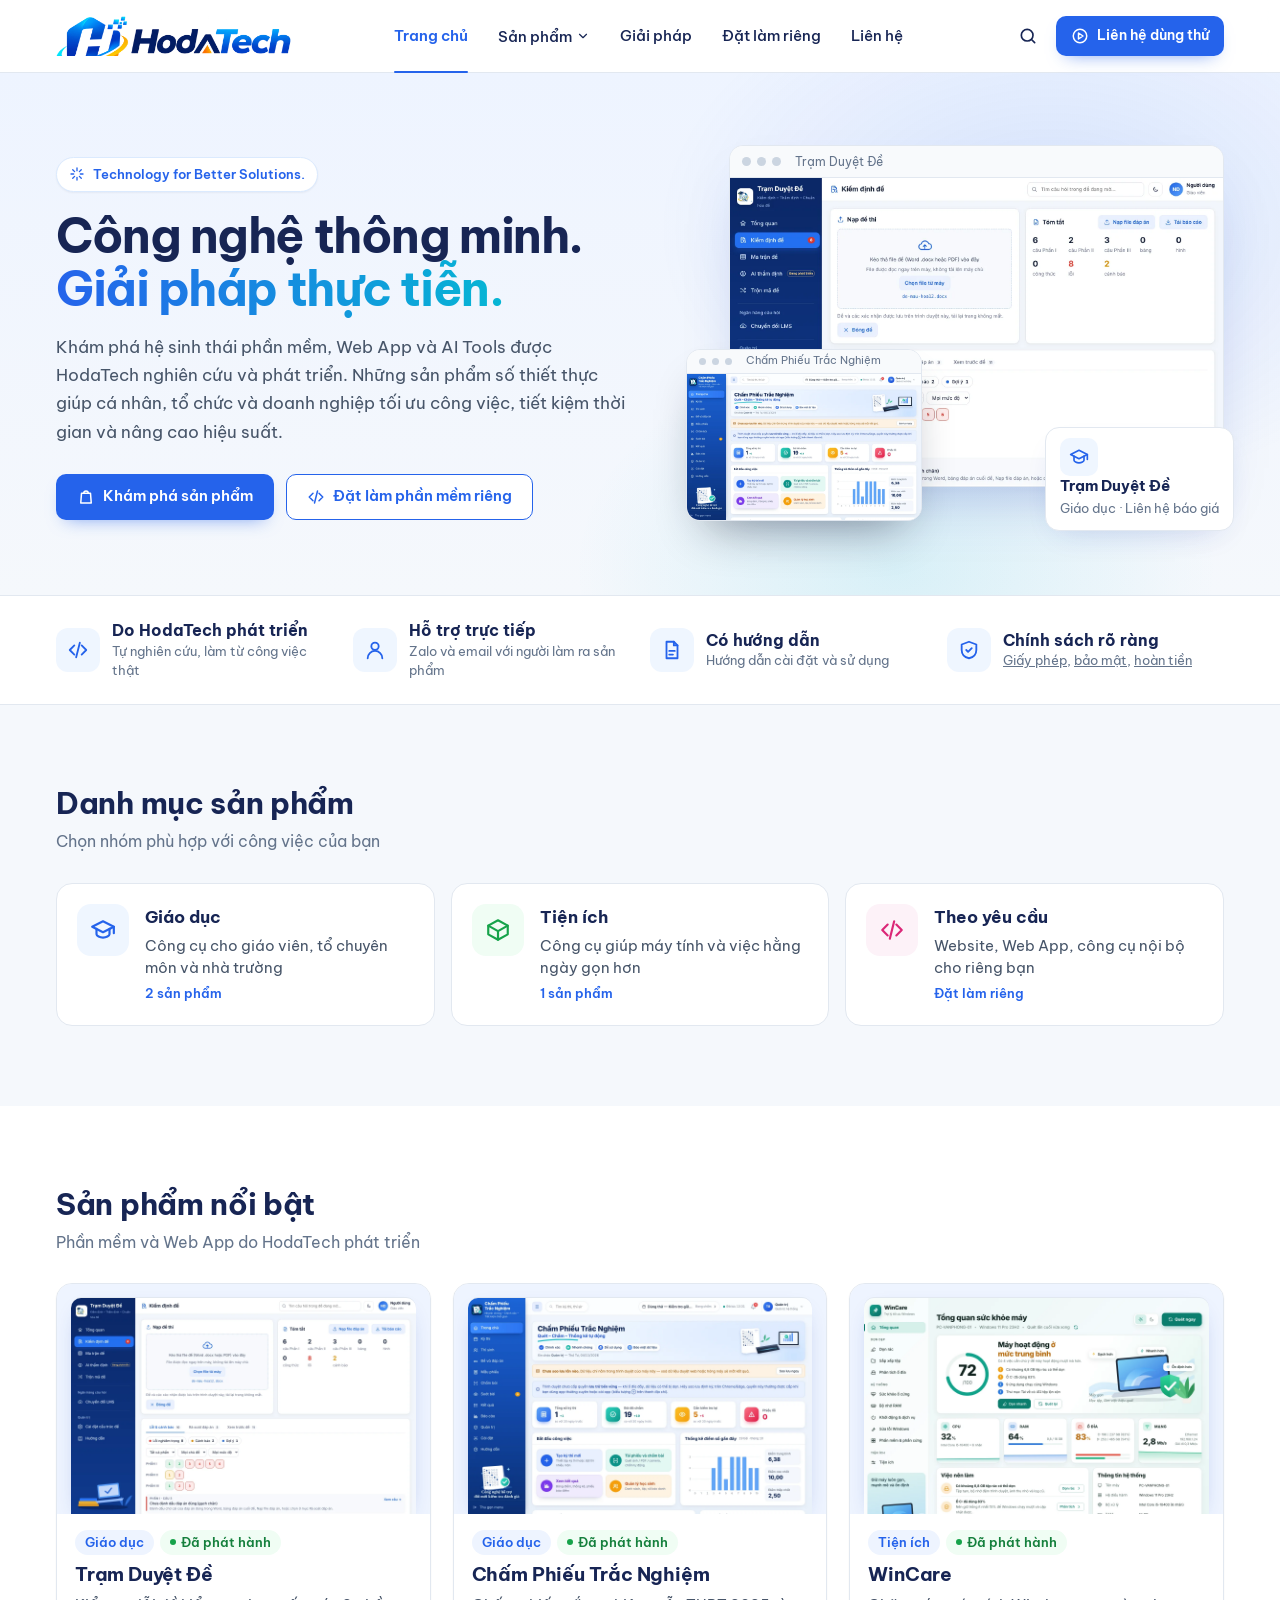
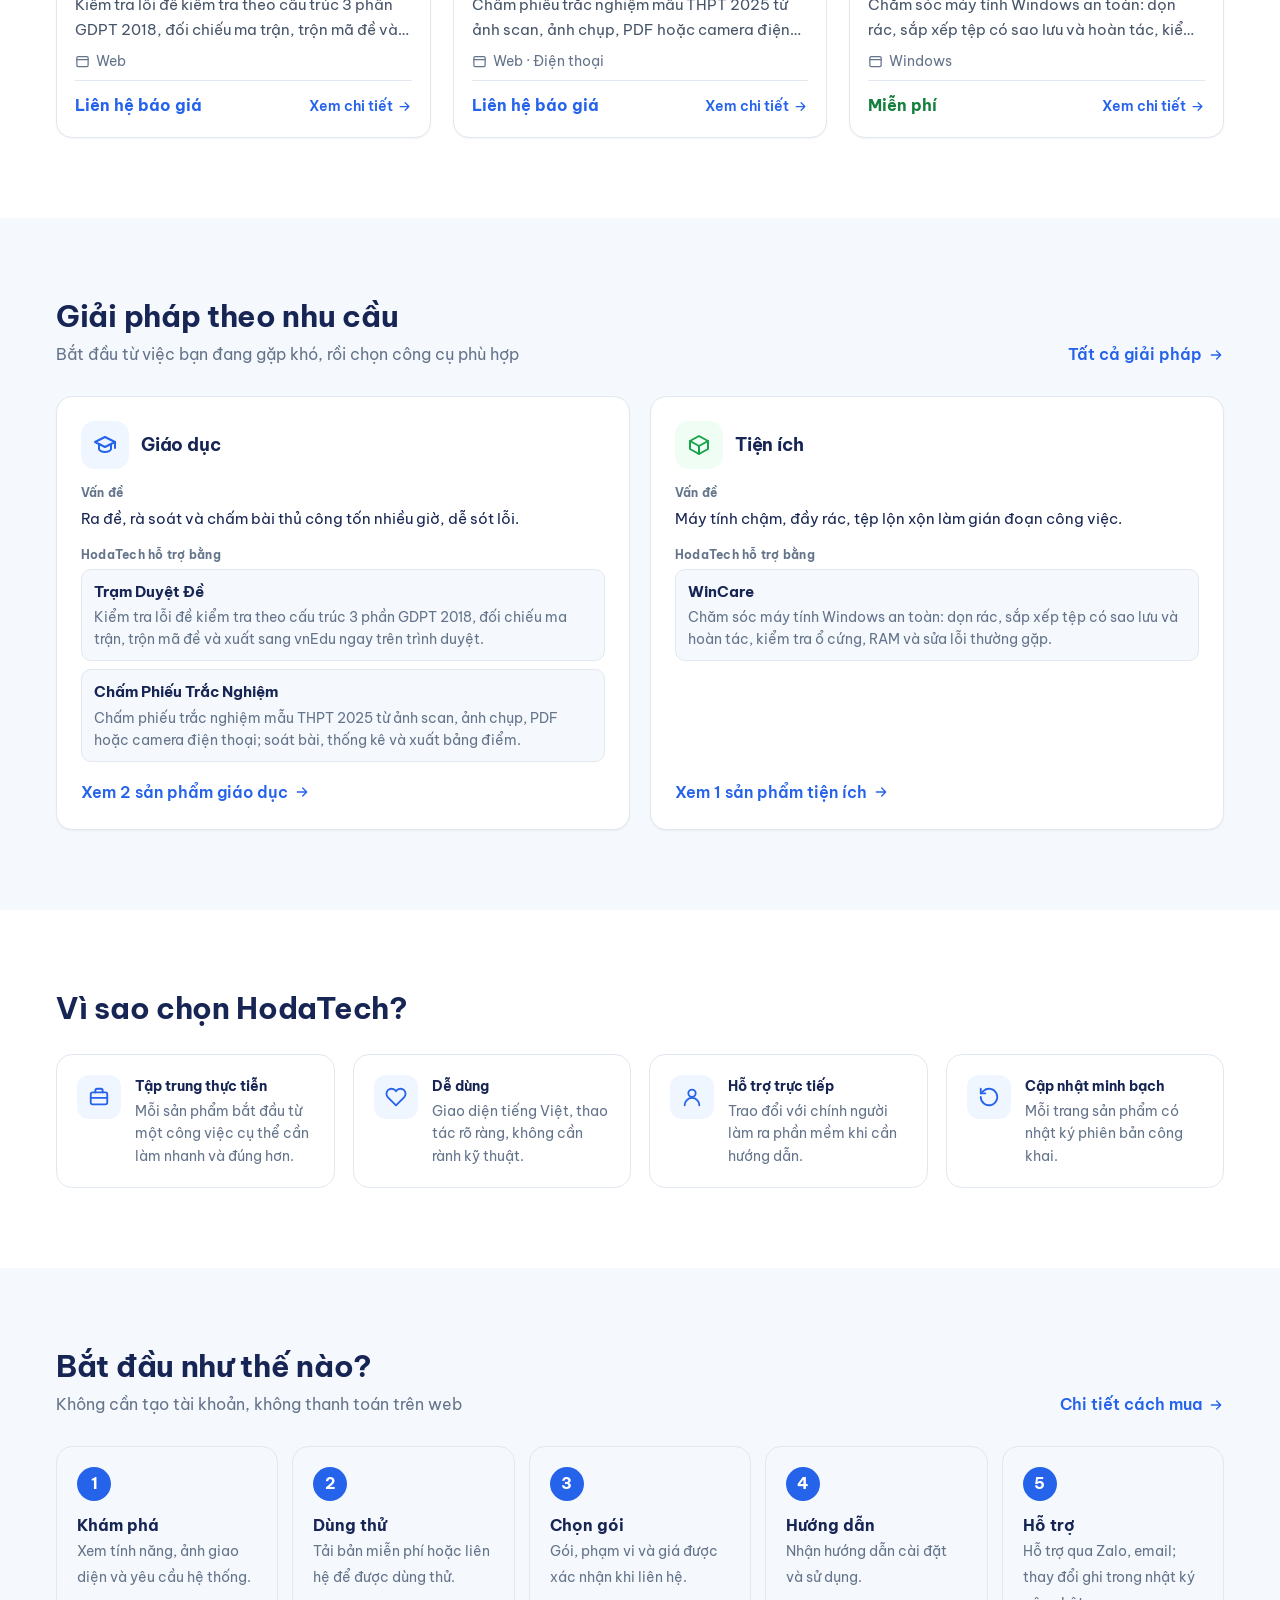
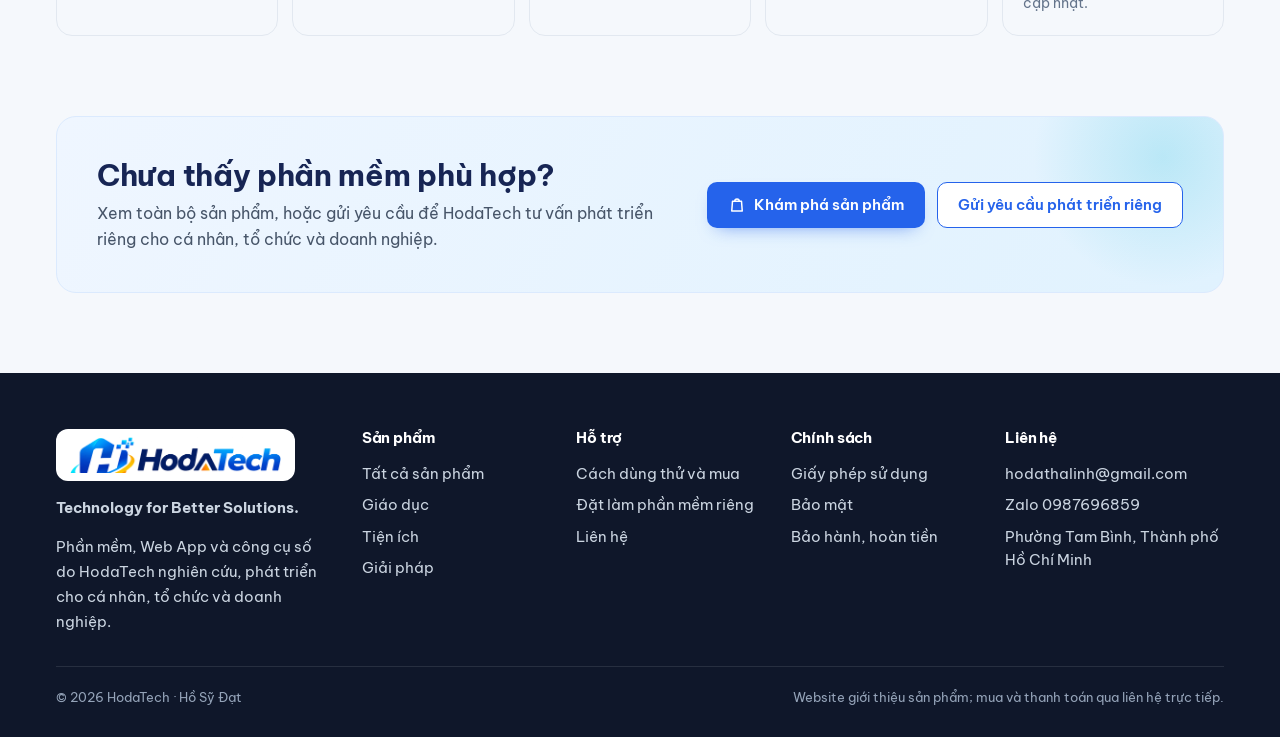
==== commit 83a3d6ca: "Thay logo HodaTech chính thức vào header, footer, admin và favicon - assets/img: logo.webp (nền tron" ====
--- a/index.html
+++ b/index.html
@@ -16,7 +16,8 @@
 <meta property="og:locale" content="vi_VN">
 <meta name="twitter:card" content="summary_large_image">
 <link rel="canonical" href="https://dahotech.onrender.com/">
-<link rel="icon" href="data:image/svg+xml,%3Csvg xmlns='http://www.w3.org/2000/svg' viewBox='0 0 32 32'%3E%3Cdefs%3E%3ClinearGradient id='g' x1='0' y1='0' x2='1' y2='1'%3E%3Cstop offset='0' stop-color='%232563EB'/%3E%3Cstop offset='1' stop-color='%2306B6D4'/%3E%3C/linearGradient%3E%3C/defs%3E%3Crect width='32' height='32' rx='8' fill='url(%23g)'/%3E%3Cpath d='M10 8v16M22 8v16M10 16h12' stroke='white' stroke-width='3.2' stroke-linecap='round'/%3E%3C/svg%3E">
+<link rel="icon" type="image/png" sizes="64x64" href="assets/img/favicon.png">
+<link rel="apple-touch-icon" href="assets/img/apple-touch-icon.png">
 <link rel="preconnect" href="https://fonts.googleapis.com">
 <link rel="preconnect" href="https://fonts.gstatic.com" crossorigin>
 <link rel="stylesheet" href="https://fonts.googleapis.com/css2?family=Be+Vietnam+Pro:wght@400;500;600;700&display=swap">
--- a/assets/style.css
+++ b/assets/style.css
@@ -70,7 +70,11 @@
 .top .wrap{display:flex;align-items:center;gap:20px;height:72px}
 .brand{display:flex;align-items:center;gap:10px;text-decoration:none;color:var(--heading);flex:none}
 .brand-mark{width:36px;height:36px;border-radius:10px;background:linear-gradient(135deg,var(--primary),#3B82F6 55%,var(--secondary));display:grid;place-items:center;box-shadow:0 8px 18px -8px rgba(37,99,235,.8)}
-.brand b{font-size:1.28rem;font-weight:700;letter-spacing:-.02em}
+.brand-logo{display:block;height:40px;width:auto}
+.drawer .brand-logo{height:36px}
+footer .brand{display:inline-flex;background:#fff;border-radius:12px;padding:8px 14px}
+footer .brand-logo{height:36px}
+@media (max-width:480px){.brand-logo{height:34px}}
 .nav{display:flex;align-items:center;gap:2px;margin:0 auto}
 .nav>a,.nav .dd>button{position:relative;display:inline-flex;align-items:center;gap:4px;height:72px;padding:0 14px;color:var(--heading);text-decoration:none;font-weight:500;font-size:.95rem;background:none;border:0;font-family:inherit;cursor:pointer}
 .nav>a:hover,.nav .dd>button:hover{color:var(--primary)}
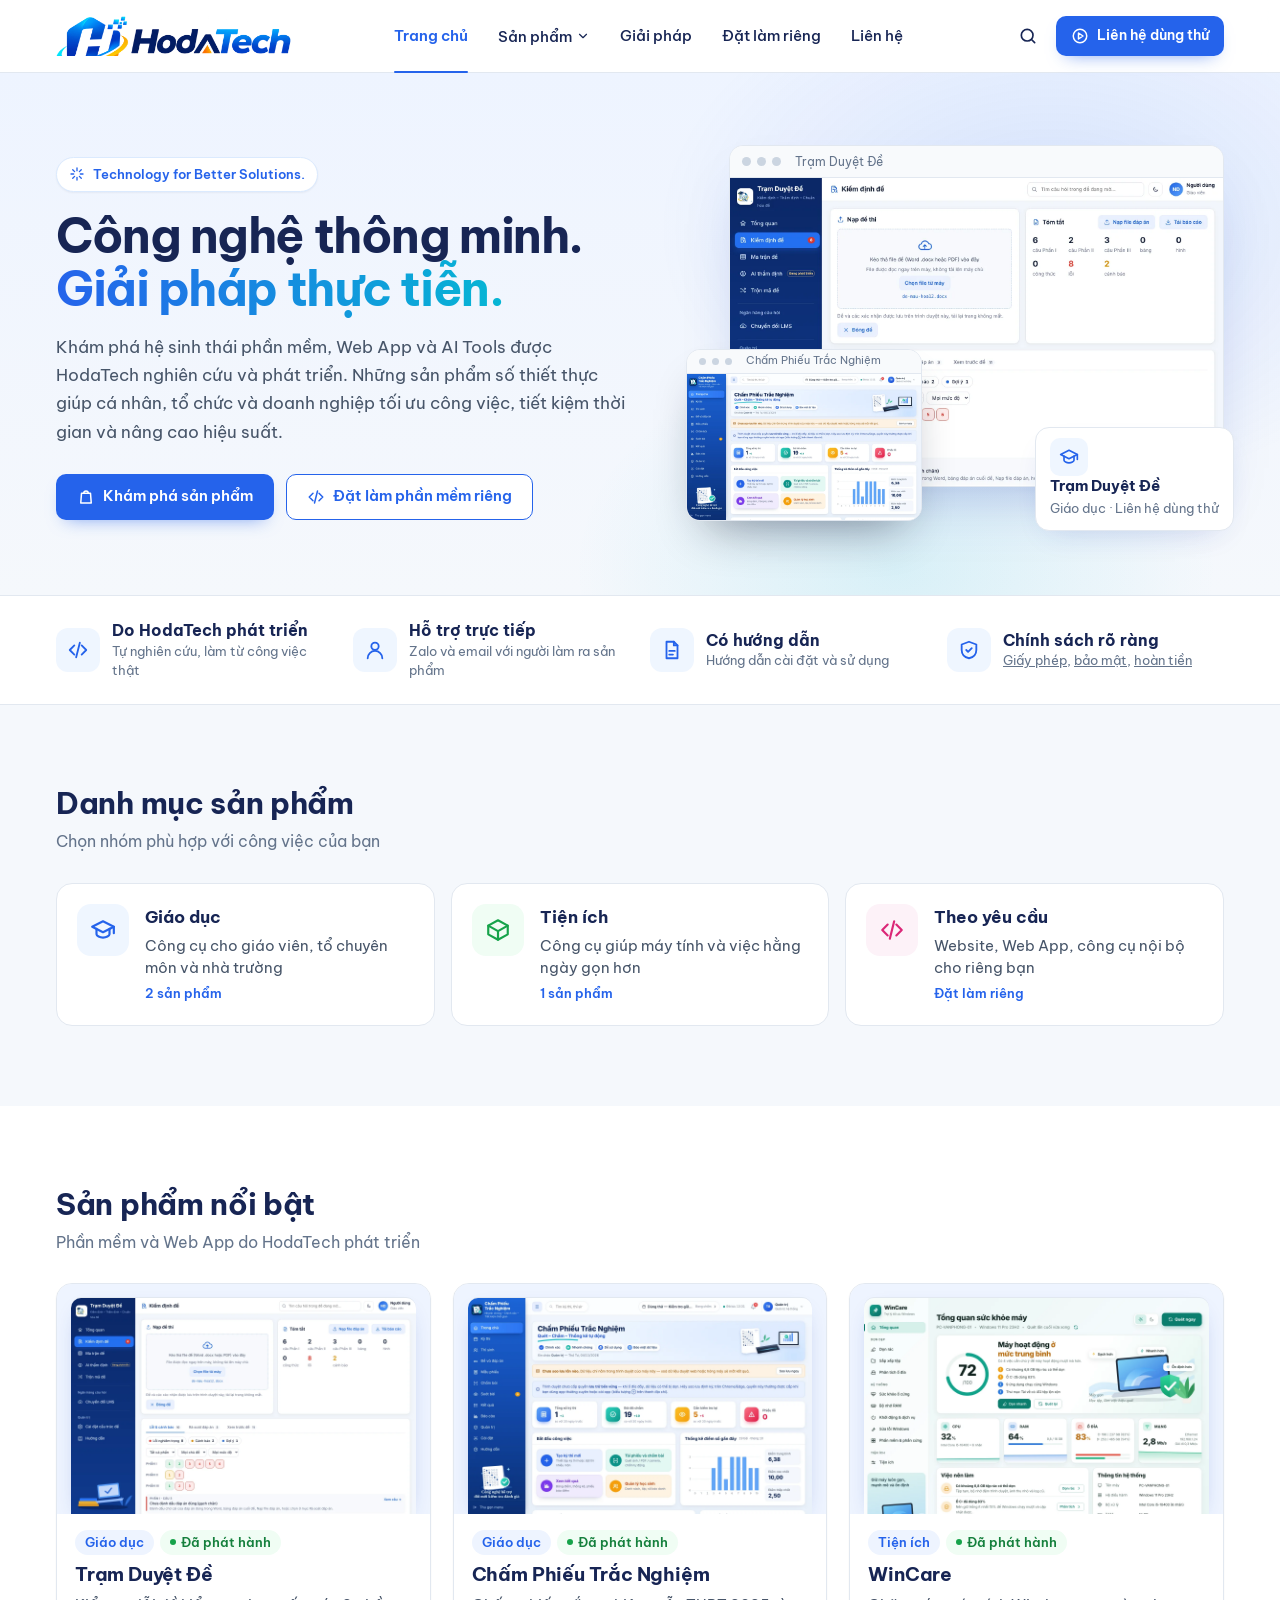
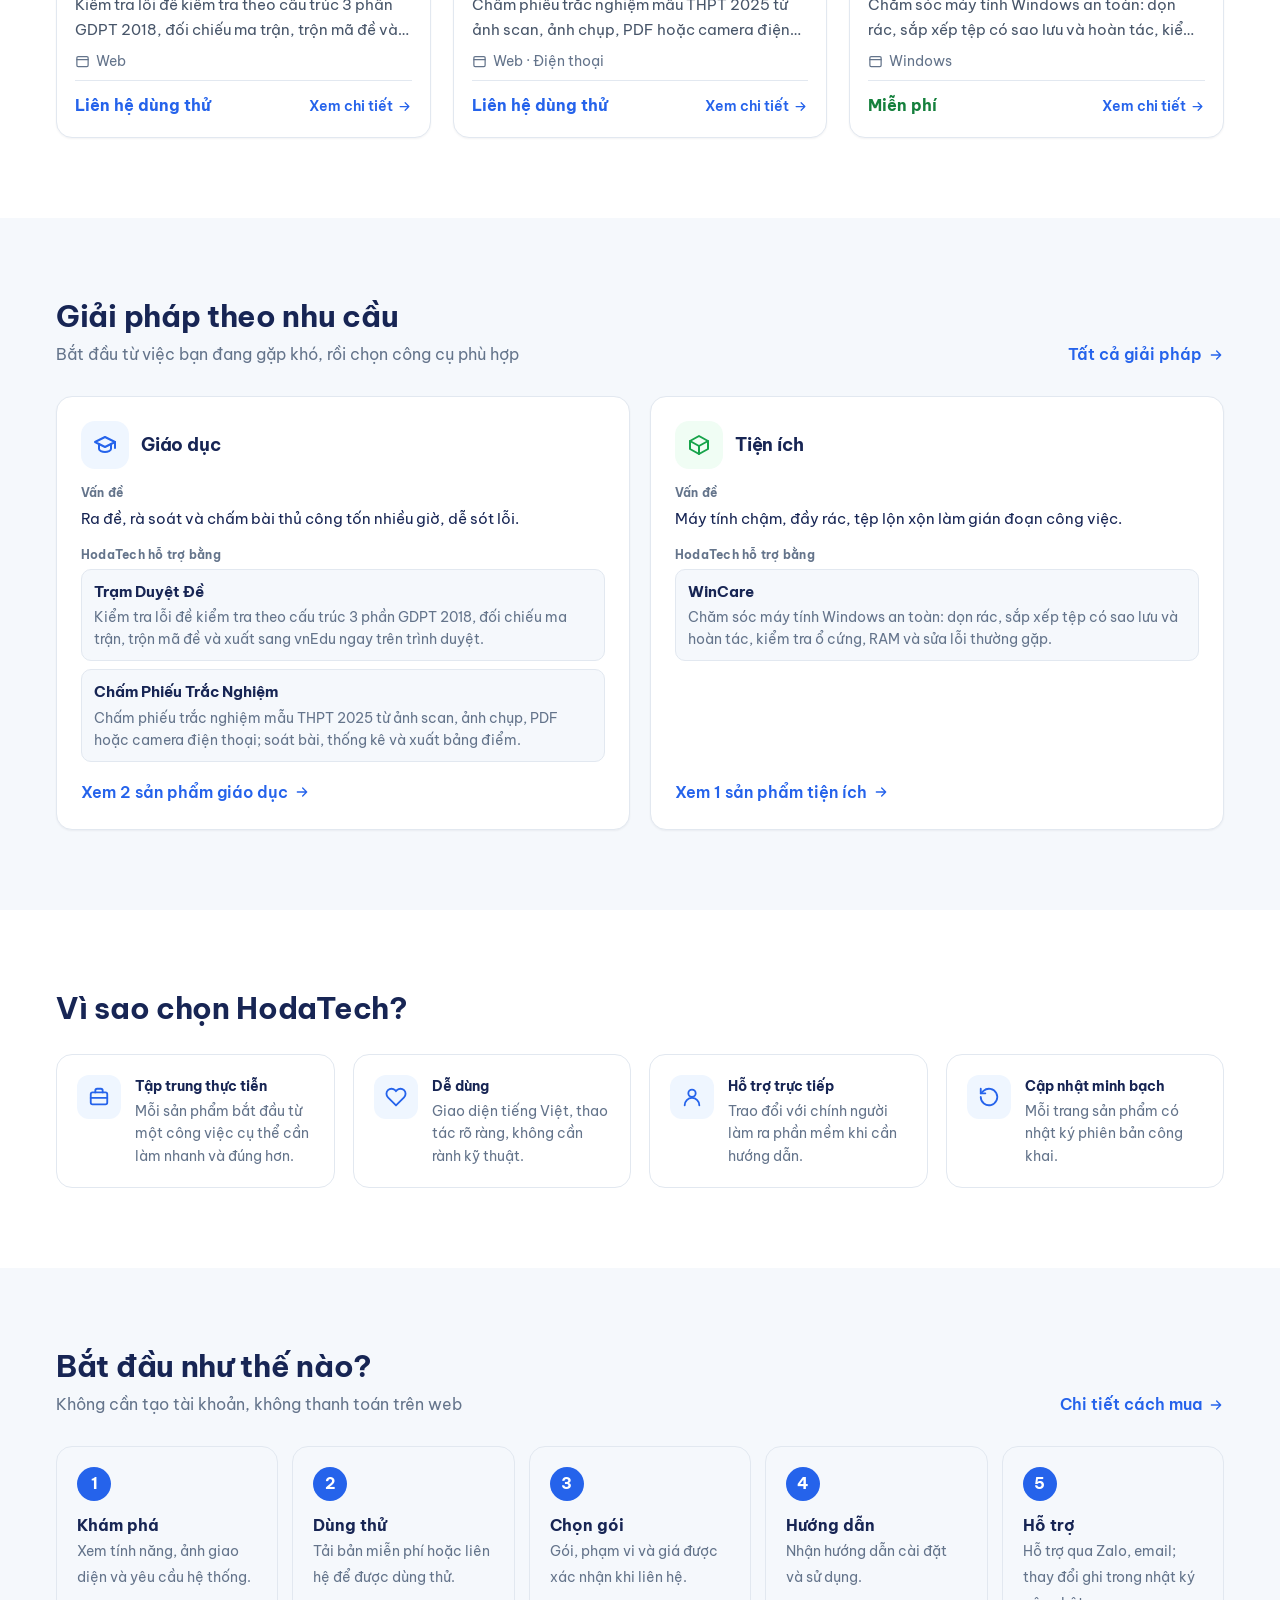
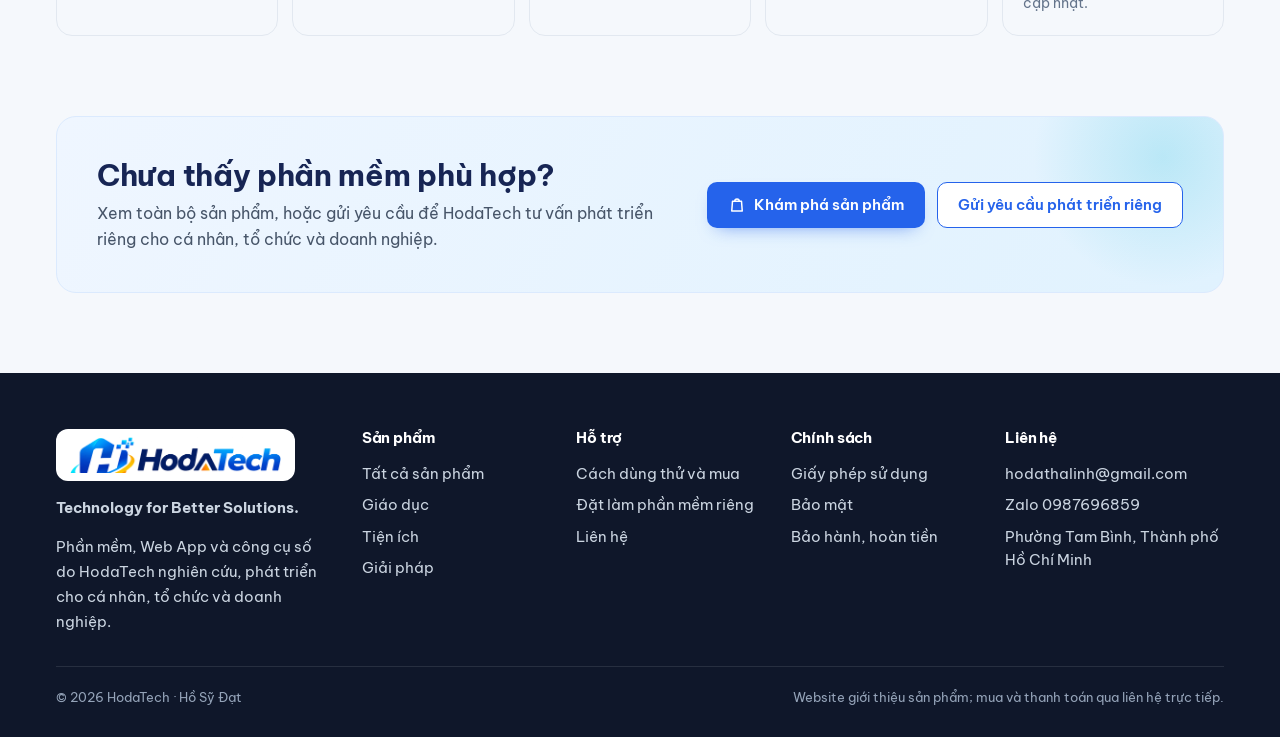
==== commit 9805ce09: "Chuyển địa chỉ trang sang hodatech.onrender.com (canonical, og, sitemap, robots, hướng dẫn) Co-Autho" ====
--- a/index.html
+++ b/index.html
@@ -11,11 +11,11 @@
 <meta property="og:site_name" content="HodaTech">
 <meta property="og:title" content="HodaTech · Công nghệ thông minh. Giải pháp thực tiễn.">
 <meta property="og:description" content="Phần mềm, Web App và AI Tools giúp cá nhân, tổ chức và doanh nghiệp tối ưu công việc.">
-<meta property="og:url" content="https://dahotech.onrender.com/">
-<meta property="og:image" content="https://dahotech.onrender.com/uploads/tram-duyet-de/01.webp">
+<meta property="og:url" content="https://hodatech.onrender.com/">
+<meta property="og:image" content="https://hodatech.onrender.com/uploads/tram-duyet-de/01.webp">
 <meta property="og:locale" content="vi_VN">
 <meta name="twitter:card" content="summary_large_image">
-<link rel="canonical" href="https://dahotech.onrender.com/">
+<link rel="canonical" href="https://hodatech.onrender.com/">
 <link rel="icon" type="image/png" sizes="64x64" href="assets/img/favicon.png">
 <link rel="apple-touch-icon" href="assets/img/apple-touch-icon.png">
 <link rel="preconnect" href="https://fonts.googleapis.com">
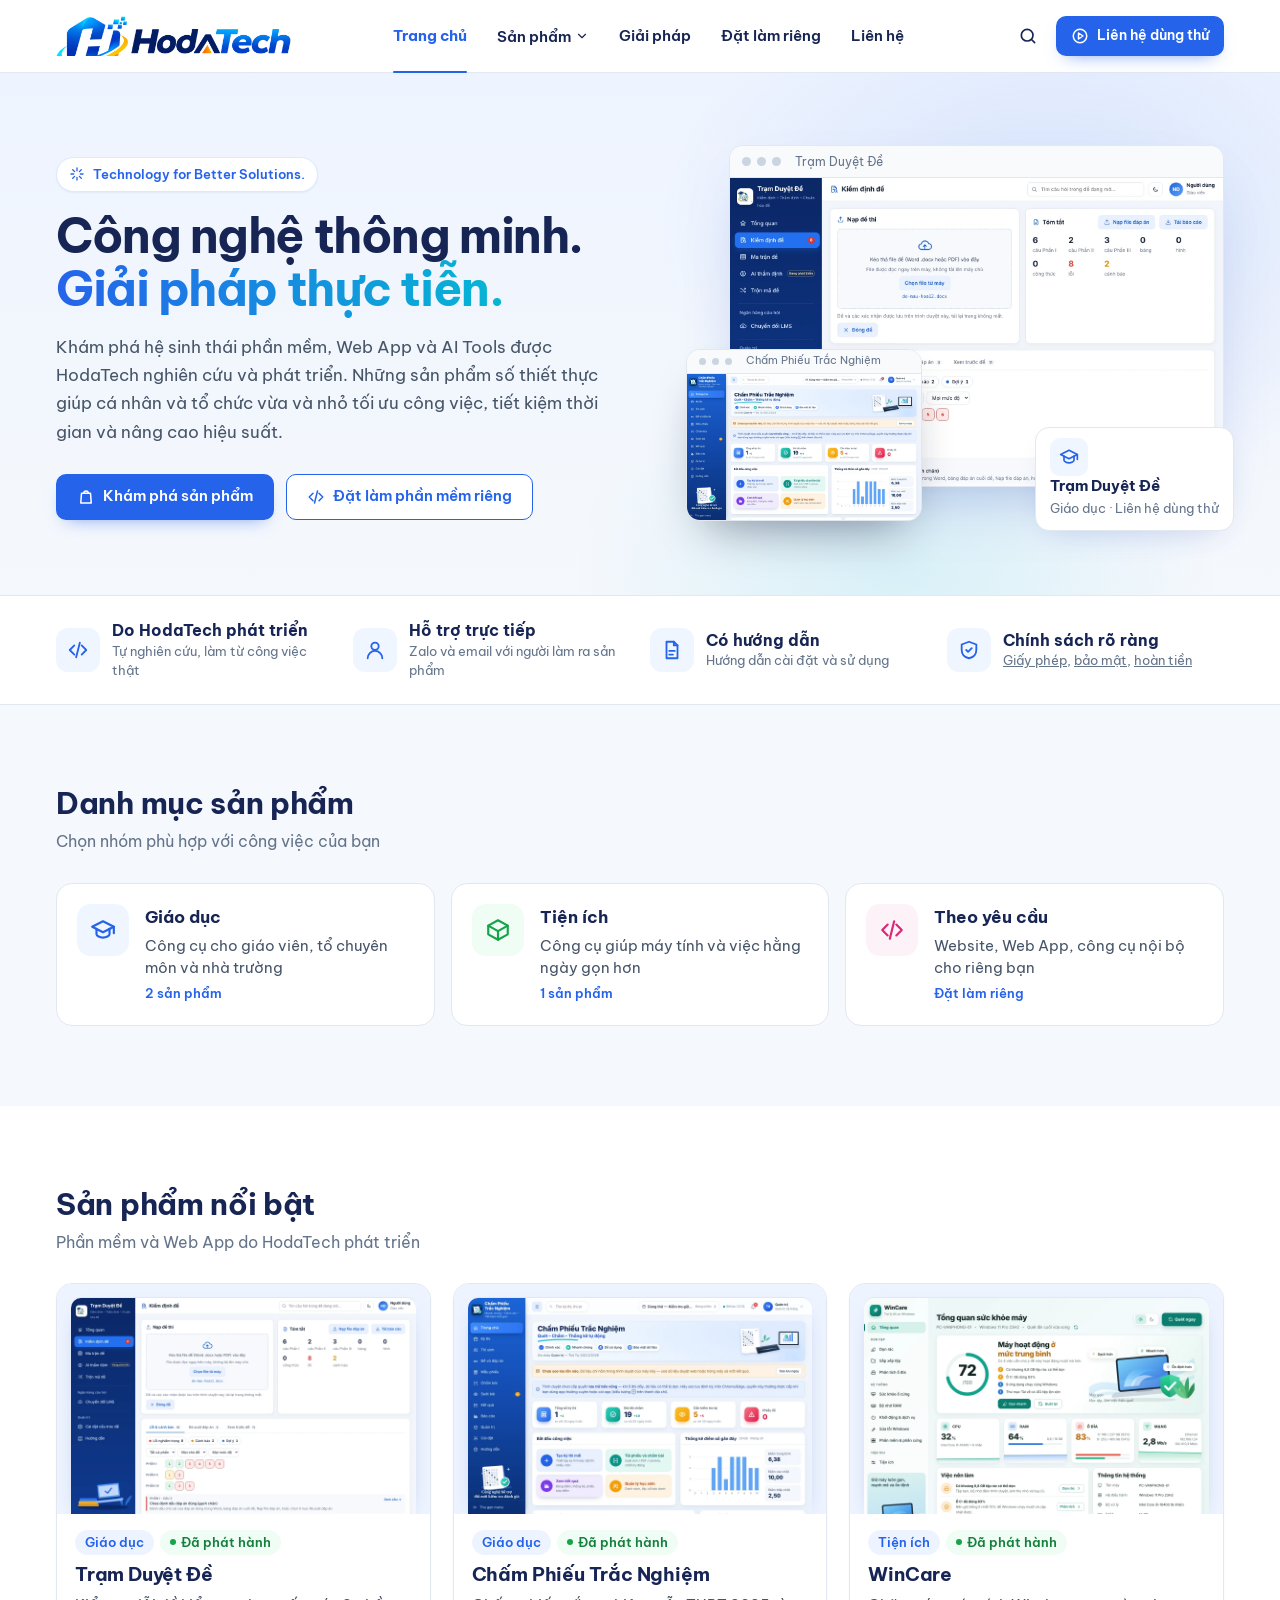
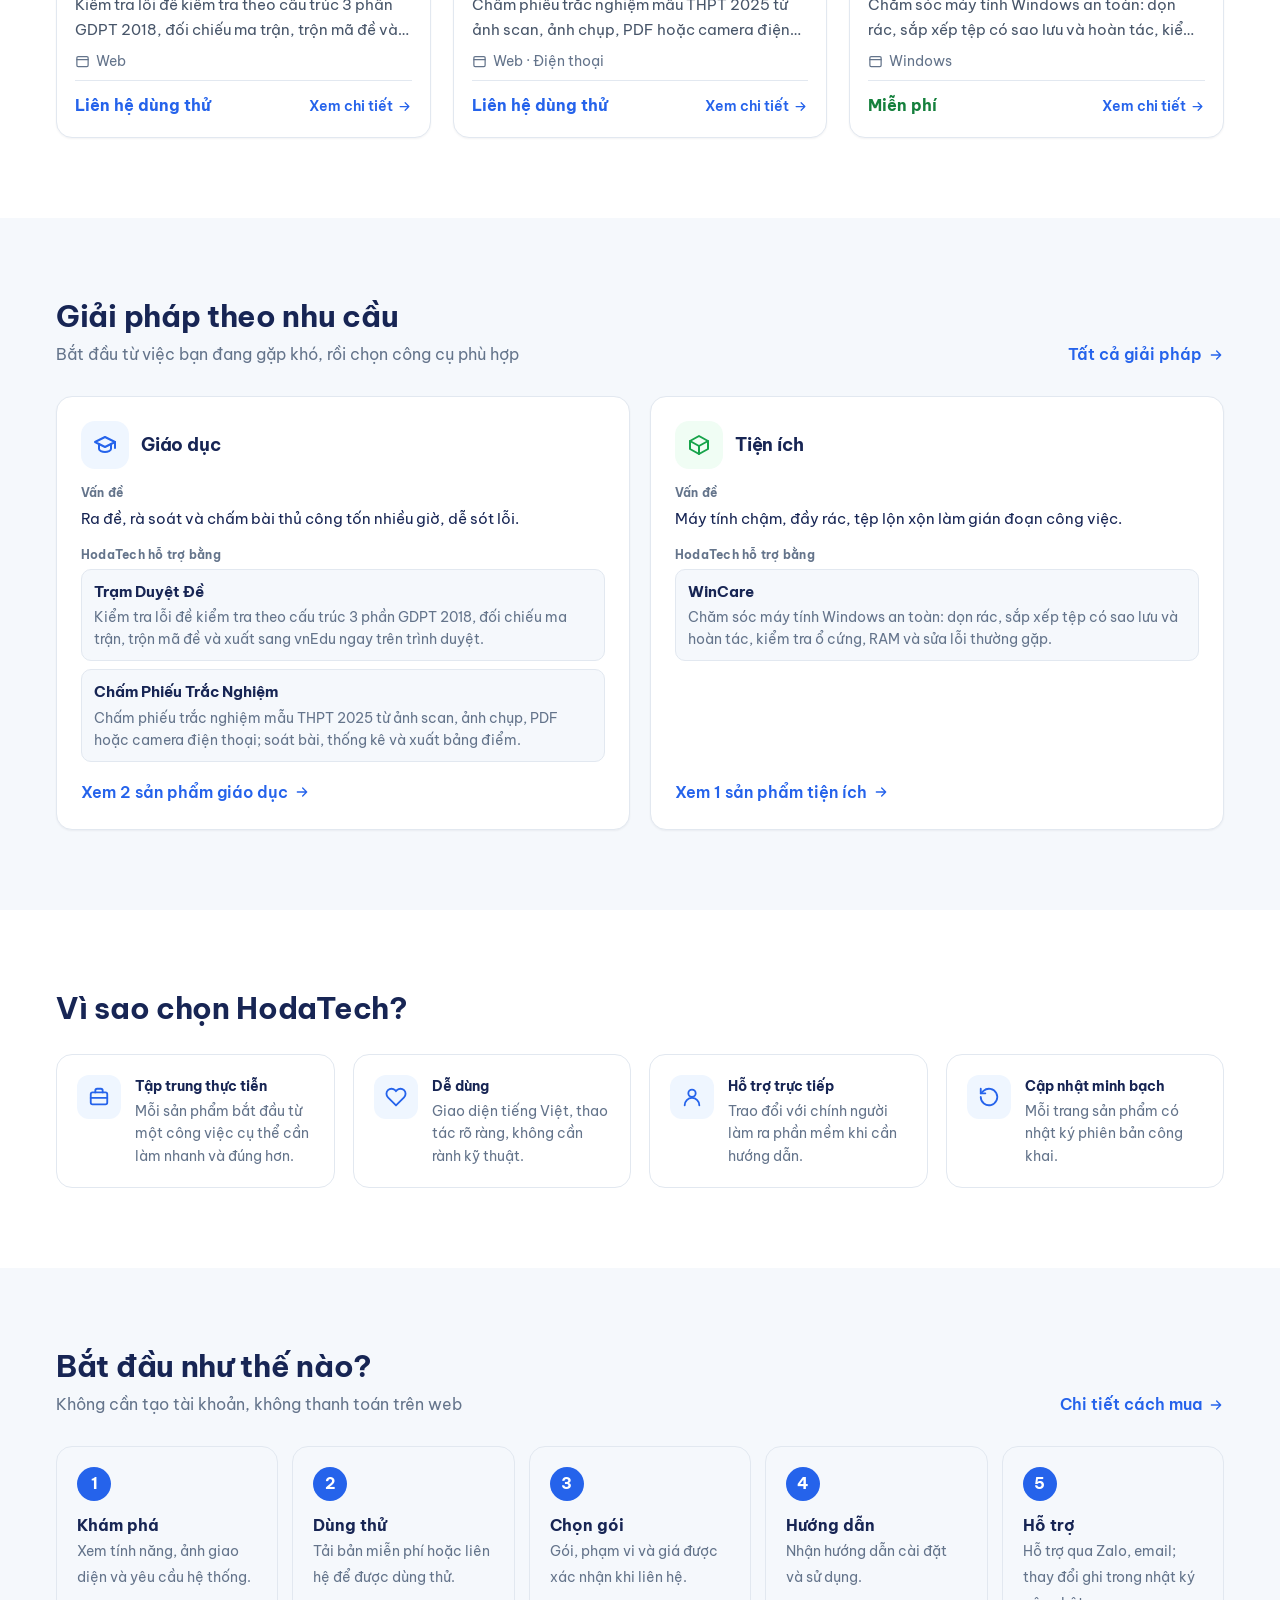
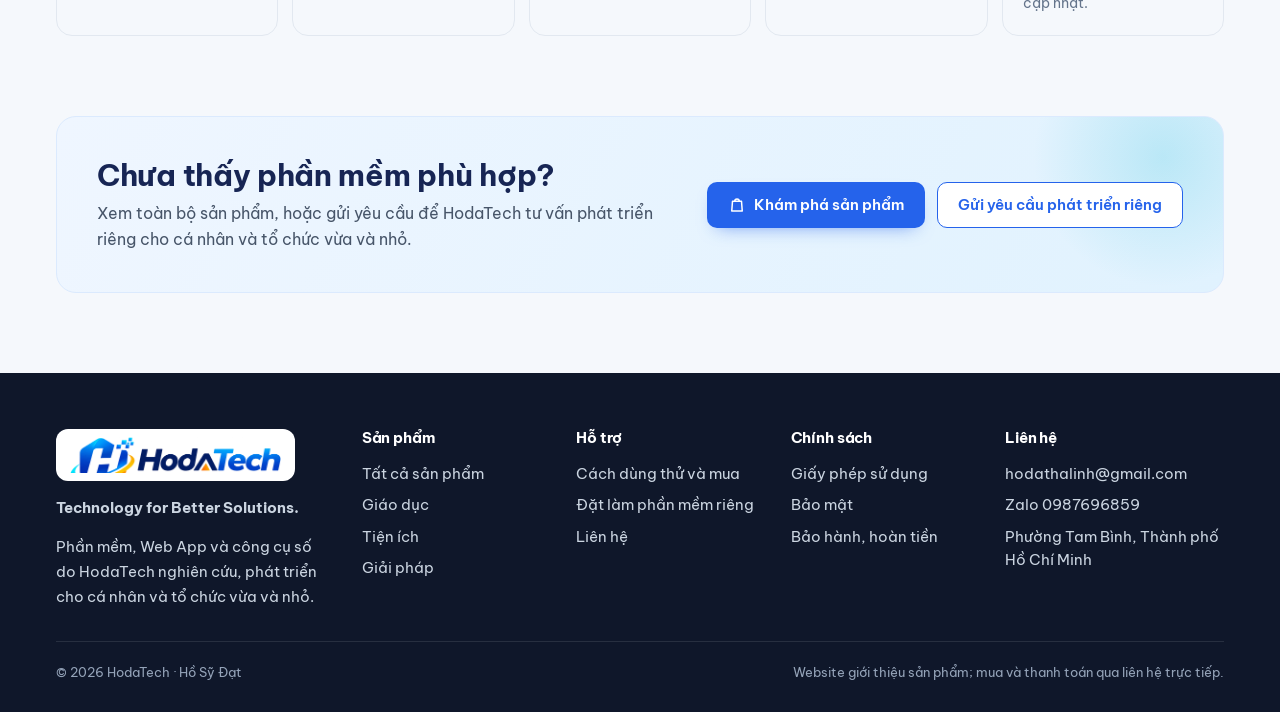
==== commit 286195d8: "Giới hạn đối tượng: cá nhân và tổ chức vừa và nhỏ (bỏ nhắc doanh nghiệp) Co-Authored-By: Claude Sonn" ====
--- a/index.html
+++ b/index.html
@@ -10,7 +10,7 @@
 <meta property="og:type" content="website">
 <meta property="og:site_name" content="HodaTech">
 <meta property="og:title" content="HodaTech · Công nghệ thông minh. Giải pháp thực tiễn.">
-<meta property="og:description" content="Phần mềm, Web App và AI Tools giúp cá nhân, tổ chức và doanh nghiệp tối ưu công việc.">
+<meta property="og:description" content="Phần mềm, Web App và AI Tools giúp cá nhân và tổ chức vừa và nhỏ tối ưu công việc.">
 <meta property="og:url" content="https://hodatech.onrender.com/">
 <meta property="og:image" content="https://hodatech.onrender.com/uploads/tram-duyet-de/01.webp">
 <meta property="og:locale" content="vi_VN">
--- a/assets/style.css
+++ b/assets/style.css
@@ -76,9 +76,11 @@
 footer .brand-logo{height:36px}
 @media (max-width:480px){.brand-logo{height:34px}}
 .nav{display:flex;align-items:center;gap:2px;margin:0 auto}
-.nav>a,.nav .dd>button{position:relative;display:inline-flex;align-items:center;gap:4px;height:72px;padding:0 14px;color:var(--heading);text-decoration:none;font-weight:500;font-size:.95rem;background:none;border:0;font-family:inherit;cursor:pointer}
+.nav>a,.nav .dd>button{position:relative;display:inline-flex;align-items:center;gap:4px;height:72px;padding:0 14px;color:var(--heading);text-decoration:none;font-weight:600;font-size:.95rem;background:none;border:0;font-family:inherit;cursor:pointer}
+.nav>a,.nav .dd>button{white-space:nowrap}
+@media (max-width:1180px){.top .wrap{gap:12px}.nav>a,.nav .dd>button{padding:0 10px;font-size:.92rem}.nav>a[aria-current="page"]::after,.nav .dd>button[aria-current="page"]::after{left:10px;right:10px}}
 .nav>a:hover,.nav .dd>button:hover{color:var(--primary)}
-.nav>a[aria-current="page"],.nav .dd>button[aria-current="page"]{color:var(--primary);font-weight:600}
+.nav>a[aria-current="page"],.nav .dd>button[aria-current="page"]{color:var(--primary);font-weight:700}
 .nav>a[aria-current="page"]::after,.nav .dd>button[aria-current="page"]::after{content:"";position:absolute;left:14px;right:14px;bottom:-1px;height:2px;border-radius:2px;background:var(--primary)}
 .nav .chev{width:14px;height:14px;transition:transform .15s}
 .dd{position:relative}
@@ -98,7 +100,7 @@
 .drawer.open{display:block}
 .drawer .scrim{position:absolute;inset:0;background:rgba(15,23,42,.45)}
 .drawer nav{position:absolute;top:0;right:0;bottom:0;width:min(340px,88vw);background:var(--surface);padding:calc(16px + env(safe-area-inset-top,0px)) max(16px,env(safe-area-inset-right,0px)) calc(24px + env(safe-area-inset-bottom,0px)) 16px;display:flex;flex-direction:column;gap:4px;overflow-y:auto;box-shadow:var(--shadow-lg)}
-.drawer nav a{display:flex;justify-content:space-between;padding:12px;border-radius:10px;color:var(--heading);text-decoration:none;font-weight:500}
+.drawer nav a{display:flex;justify-content:space-between;padding:12px;border-radius:10px;color:var(--heading);text-decoration:none;font-weight:600}
 .drawer nav a:hover,.drawer nav a[aria-current="page"]{background:var(--primary-50);color:var(--primary)}
 .drawer nav .sub{padding-left:24px;font-size:.92rem;font-weight:400;color:var(--body)}
 .drawer nav .sub span{color:var(--muted)}
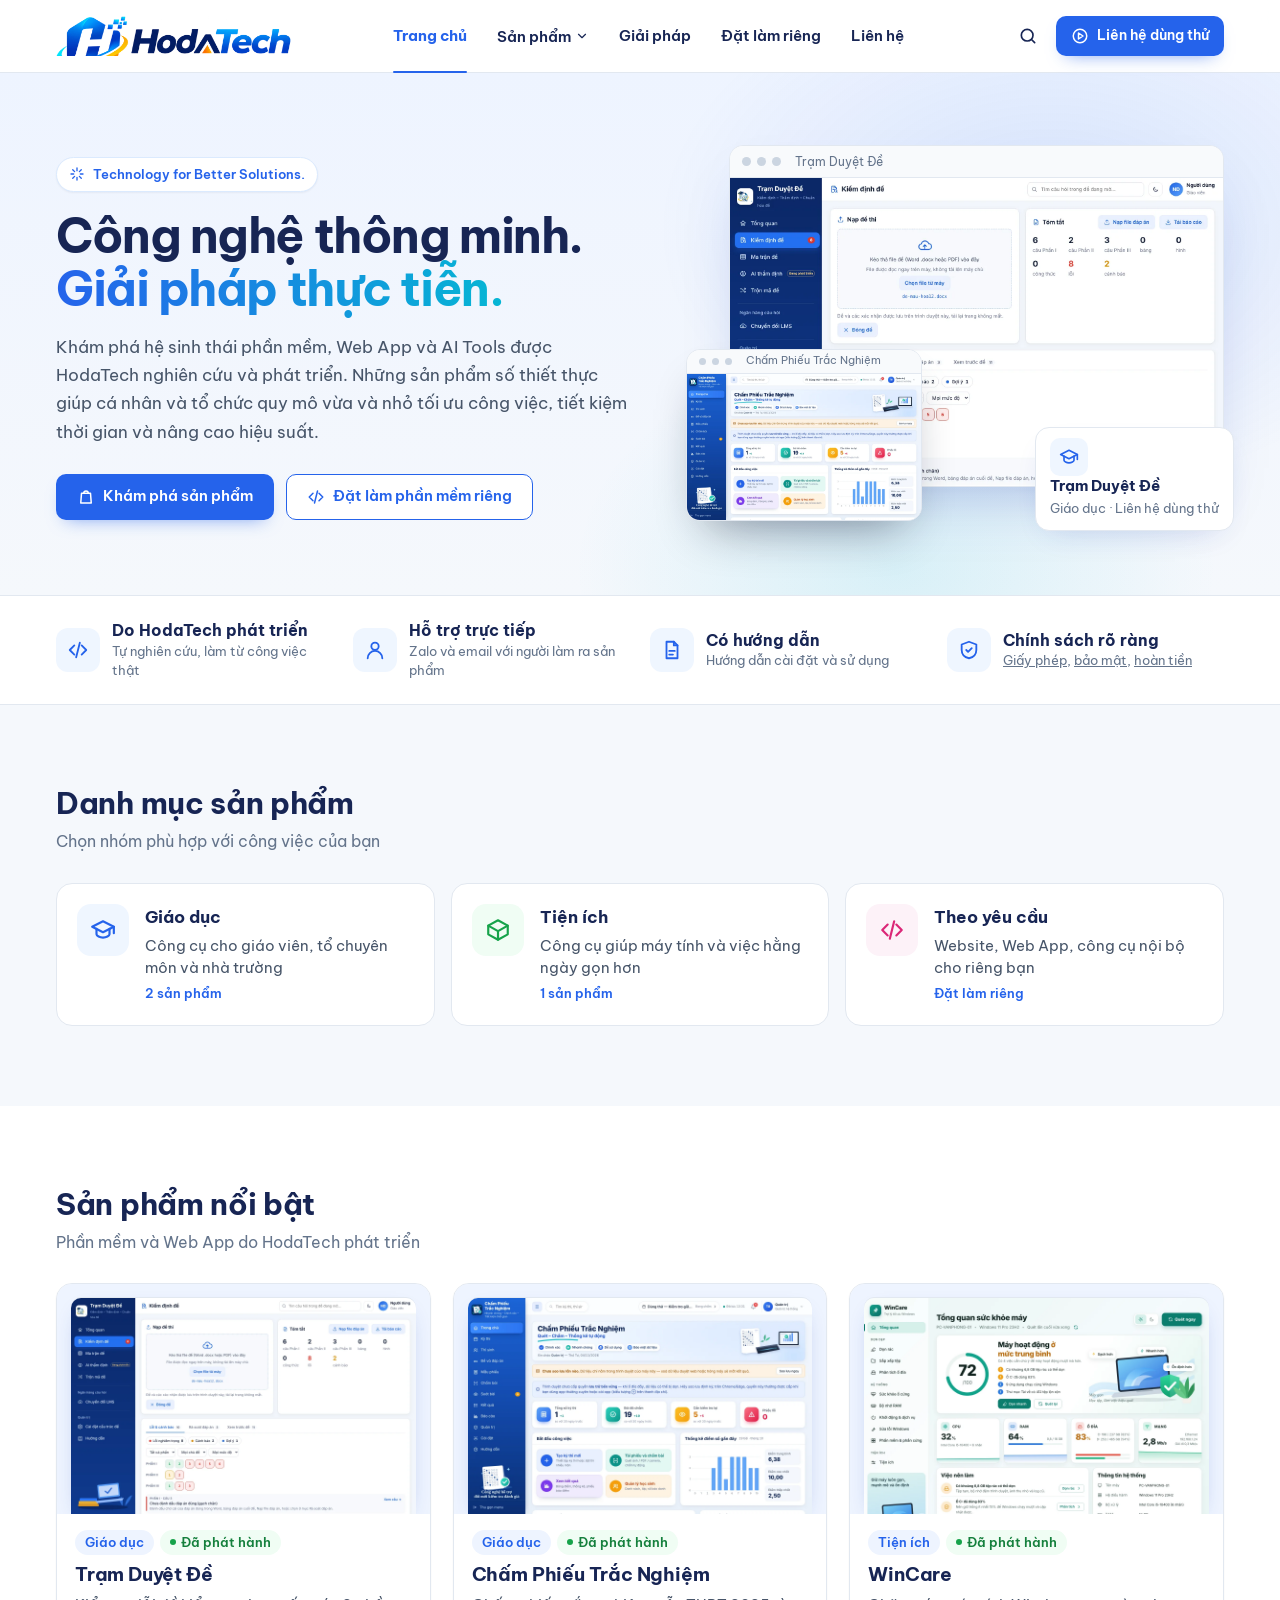
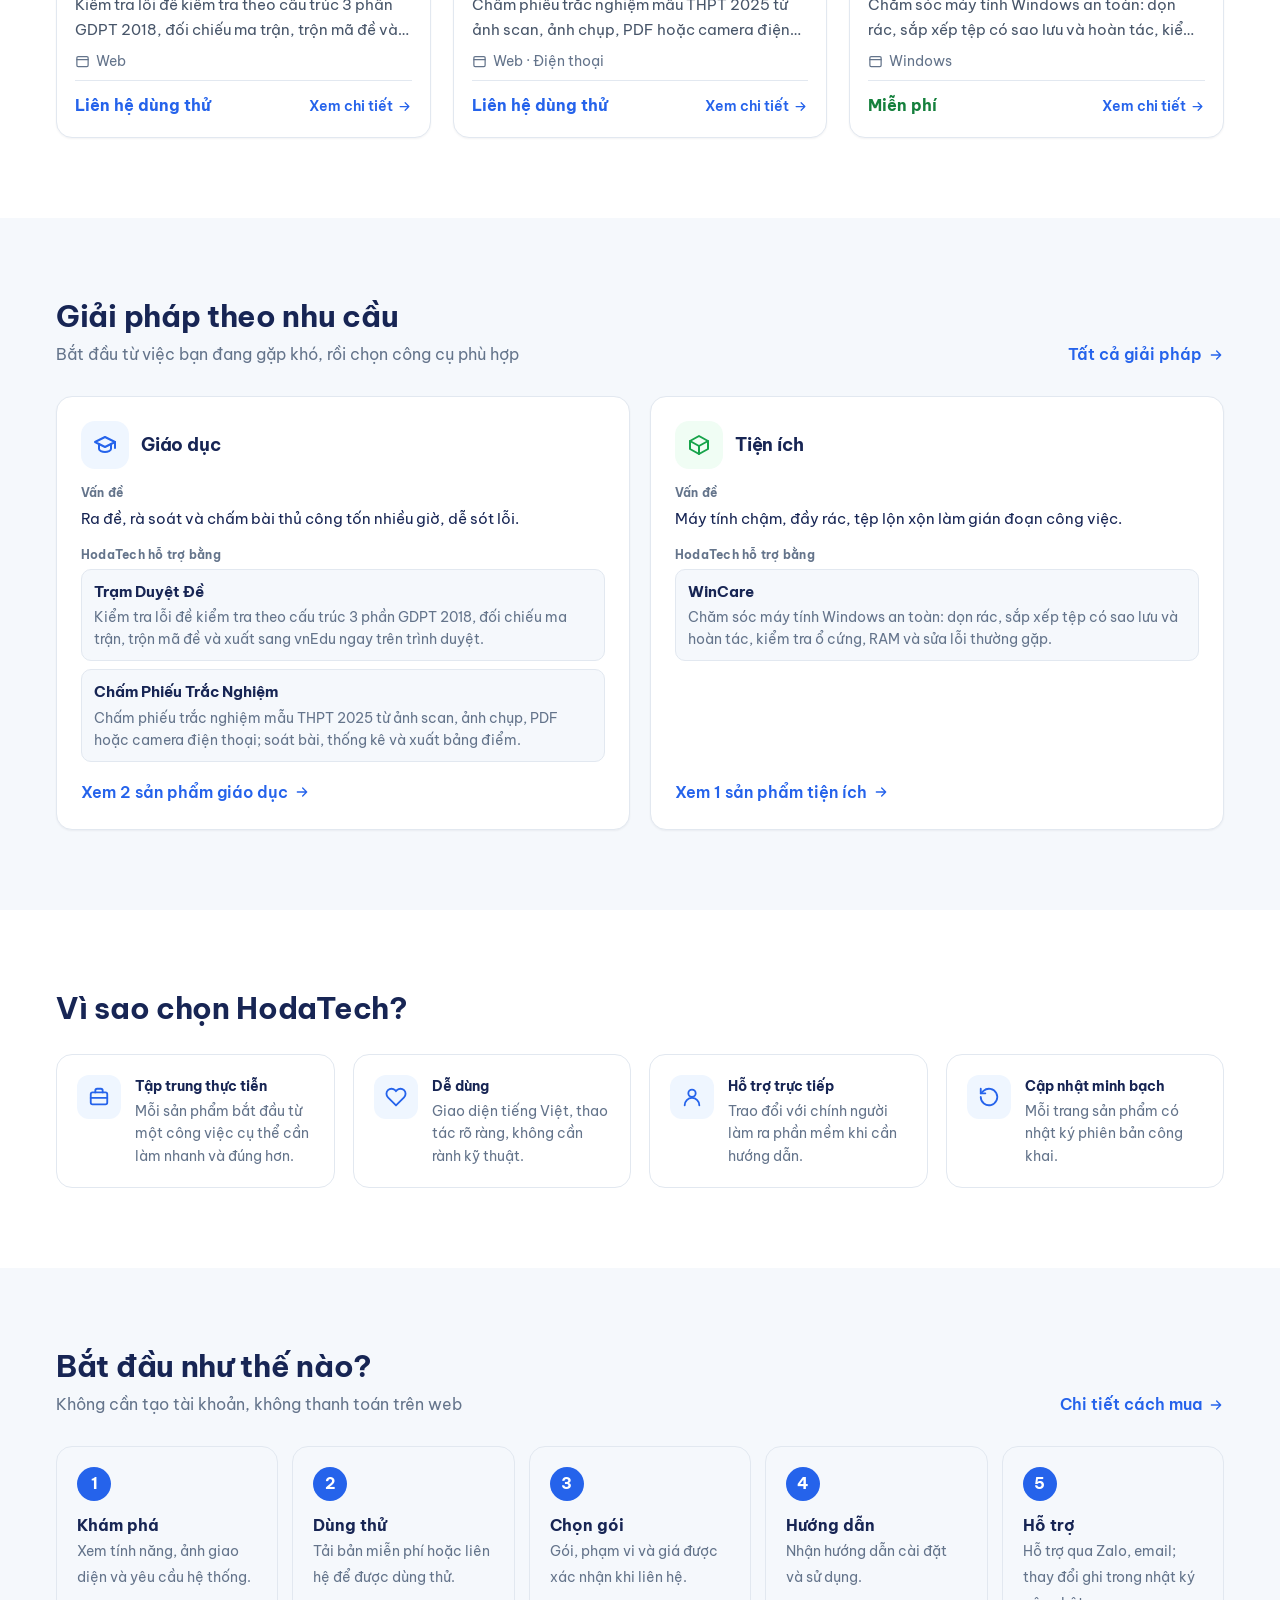
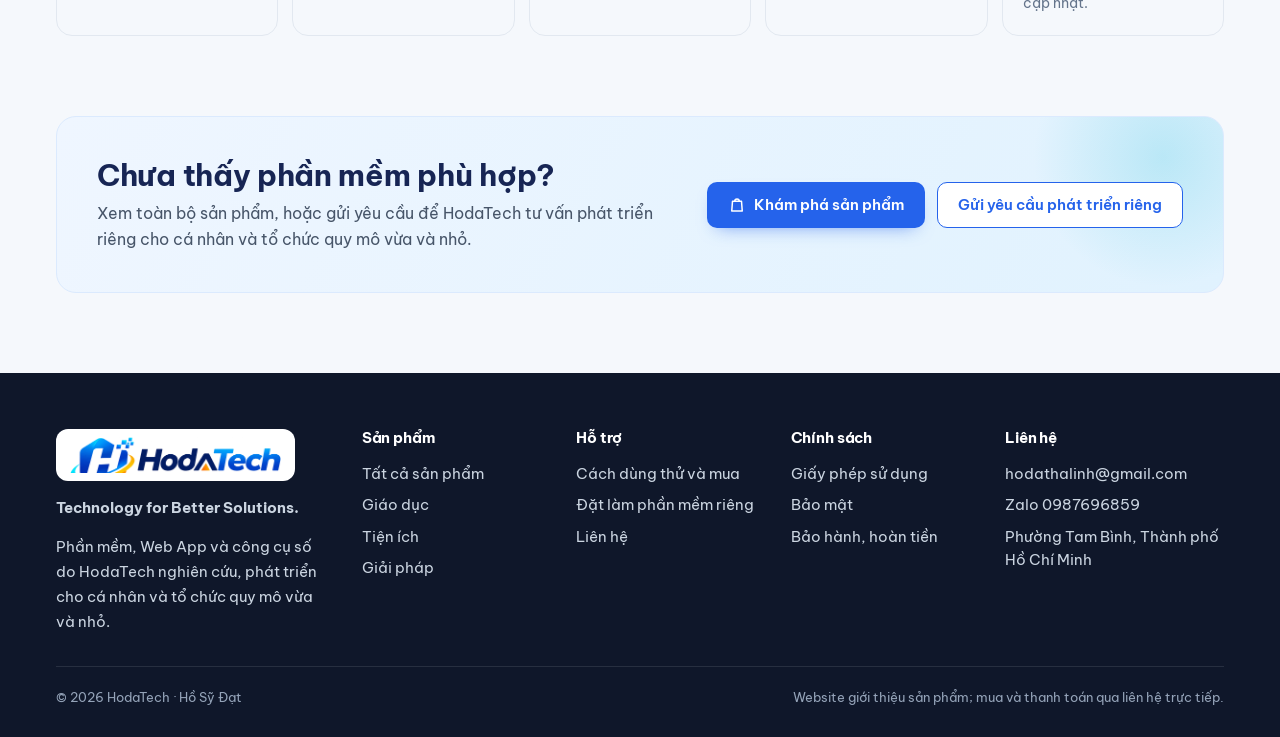
==== commit ad2fc97e: "Chỉnh cách gọi đối tượng: "cá nhân và tổ chức quy mô vừa và nhỏ" Co-Authored-By: Claude Sonnet 5.5 <" ====
--- a/index.html
+++ b/index.html
@@ -10,7 +10,7 @@
 <meta property="og:type" content="website">
 <meta property="og:site_name" content="HodaTech">
 <meta property="og:title" content="HodaTech · Công nghệ thông minh. Giải pháp thực tiễn.">
-<meta property="og:description" content="Phần mềm, Web App và AI Tools giúp cá nhân và tổ chức vừa và nhỏ tối ưu công việc.">
+<meta property="og:description" content="Phần mềm, Web App và AI Tools giúp cá nhân và tổ chức quy mô vừa và nhỏ tối ưu công việc.">
 <meta property="og:url" content="https://hodatech.onrender.com/">
 <meta property="og:image" content="https://hodatech.onrender.com/uploads/tram-duyet-de/01.webp">
 <meta property="og:locale" content="vi_VN">
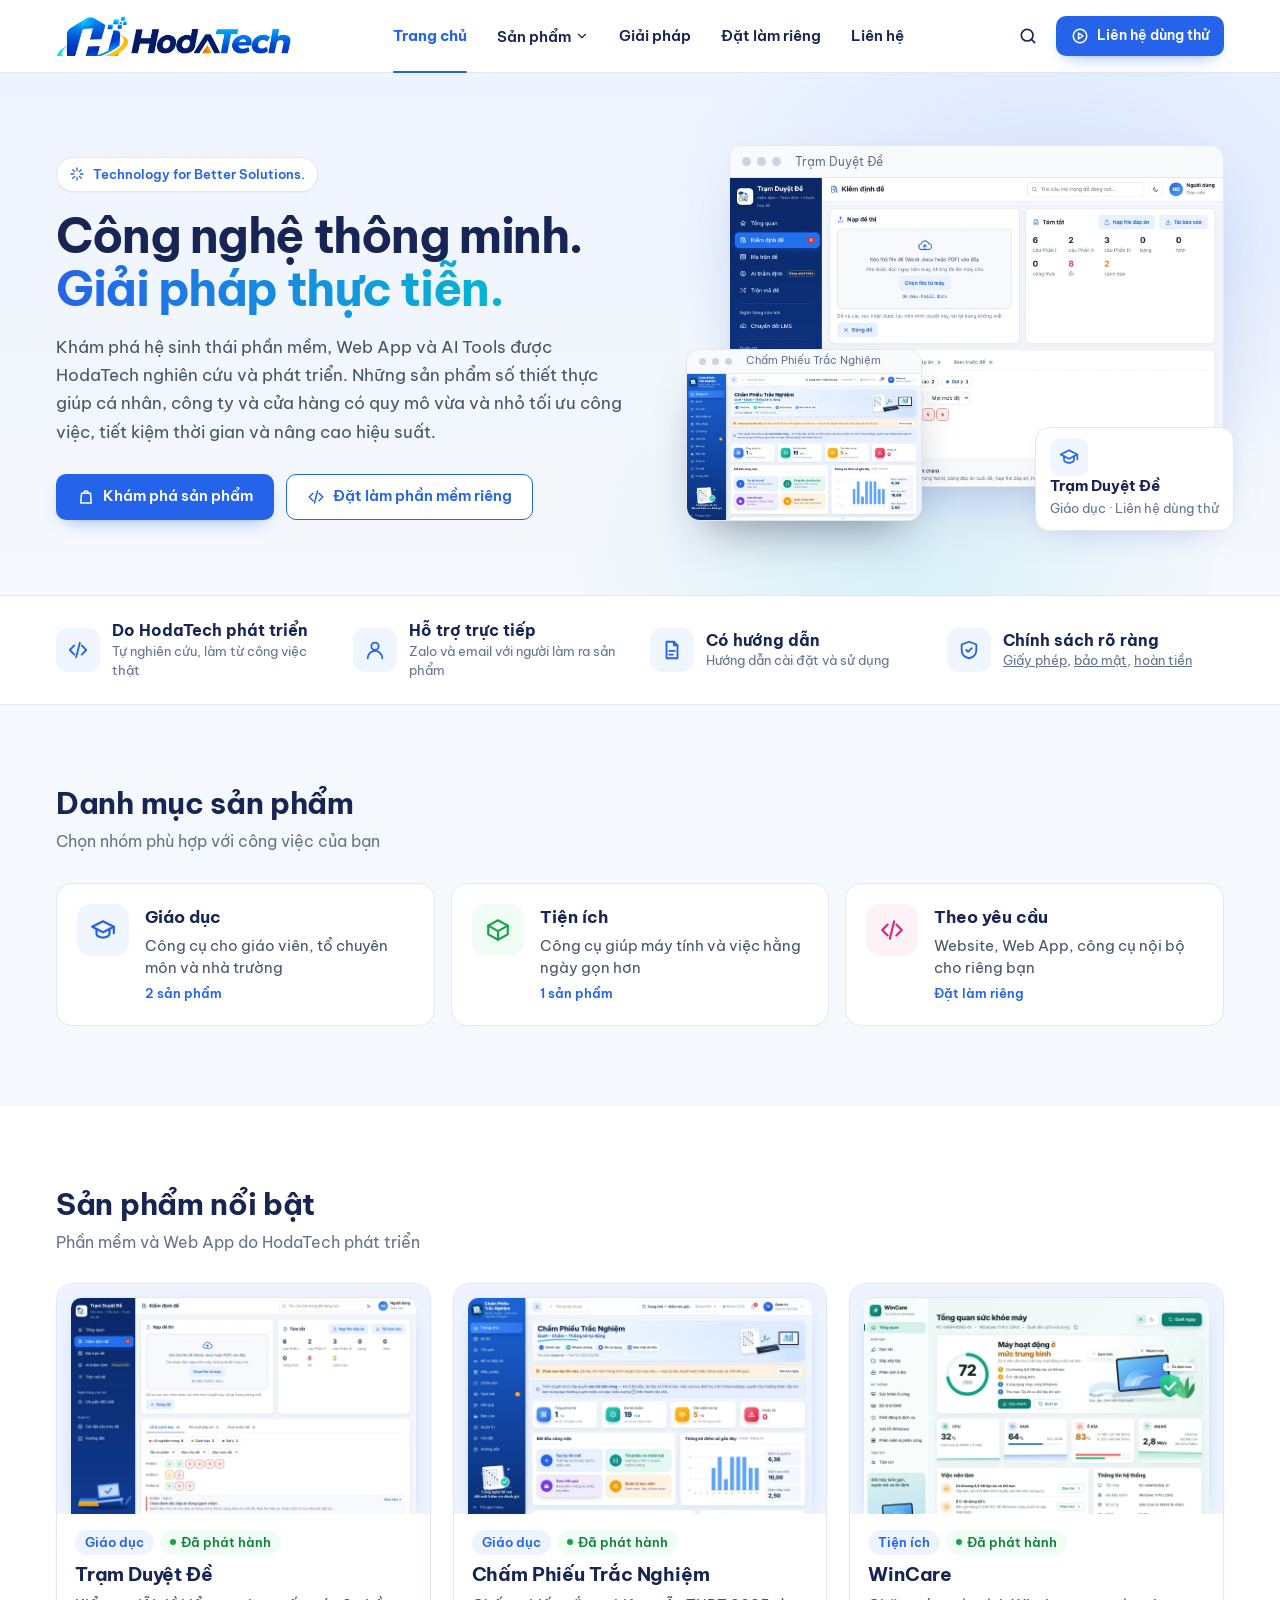
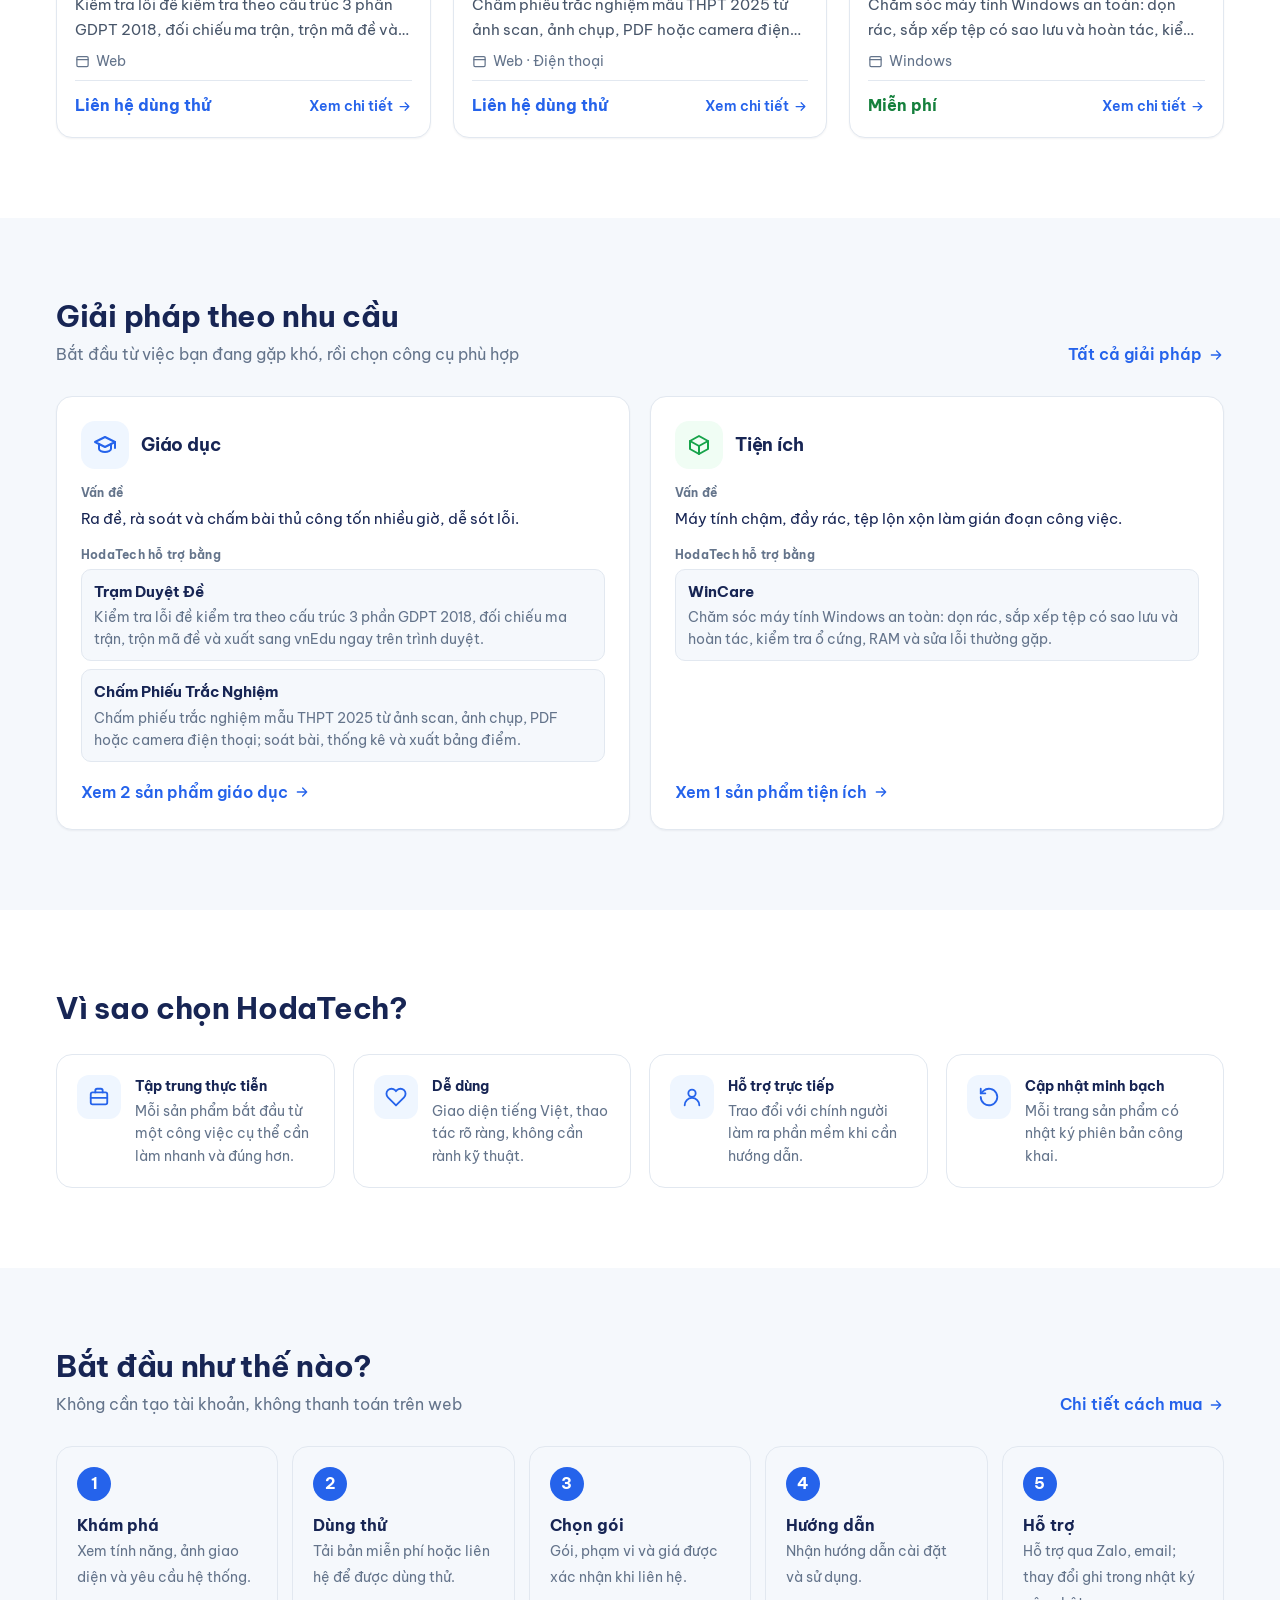
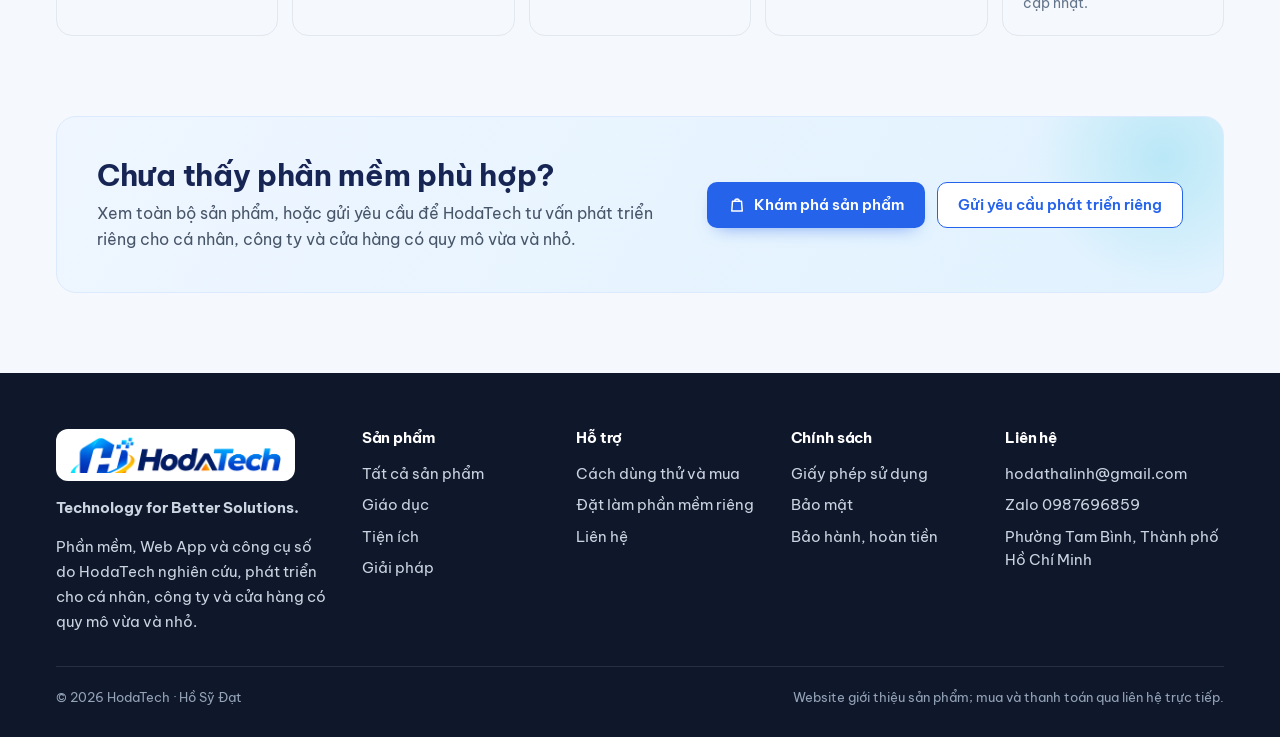
==== commit eff92249: "Đổi cách gọi đối tượng: cá nhân, công ty và cửa hàng có quy mô vừa và nhỏ Co-Authored-By: Claude Son" ====
--- a/index.html
+++ b/index.html
@@ -10,7 +10,7 @@
 <meta property="og:type" content="website">
 <meta property="og:site_name" content="HodaTech">
 <meta property="og:title" content="HodaTech · Công nghệ thông minh. Giải pháp thực tiễn.">
-<meta property="og:description" content="Phần mềm, Web App và AI Tools giúp cá nhân và tổ chức quy mô vừa và nhỏ tối ưu công việc.">
+<meta property="og:description" content="Phần mềm, Web App và AI Tools giúp cá nhân, công ty và cửa hàng có quy mô vừa và nhỏ tối ưu công việc.">
 <meta property="og:url" content="https://hodatech.onrender.com/">
 <meta property="og:image" content="https://hodatech.onrender.com/uploads/tram-duyet-de/01.webp">
 <meta property="og:locale" content="vi_VN">
